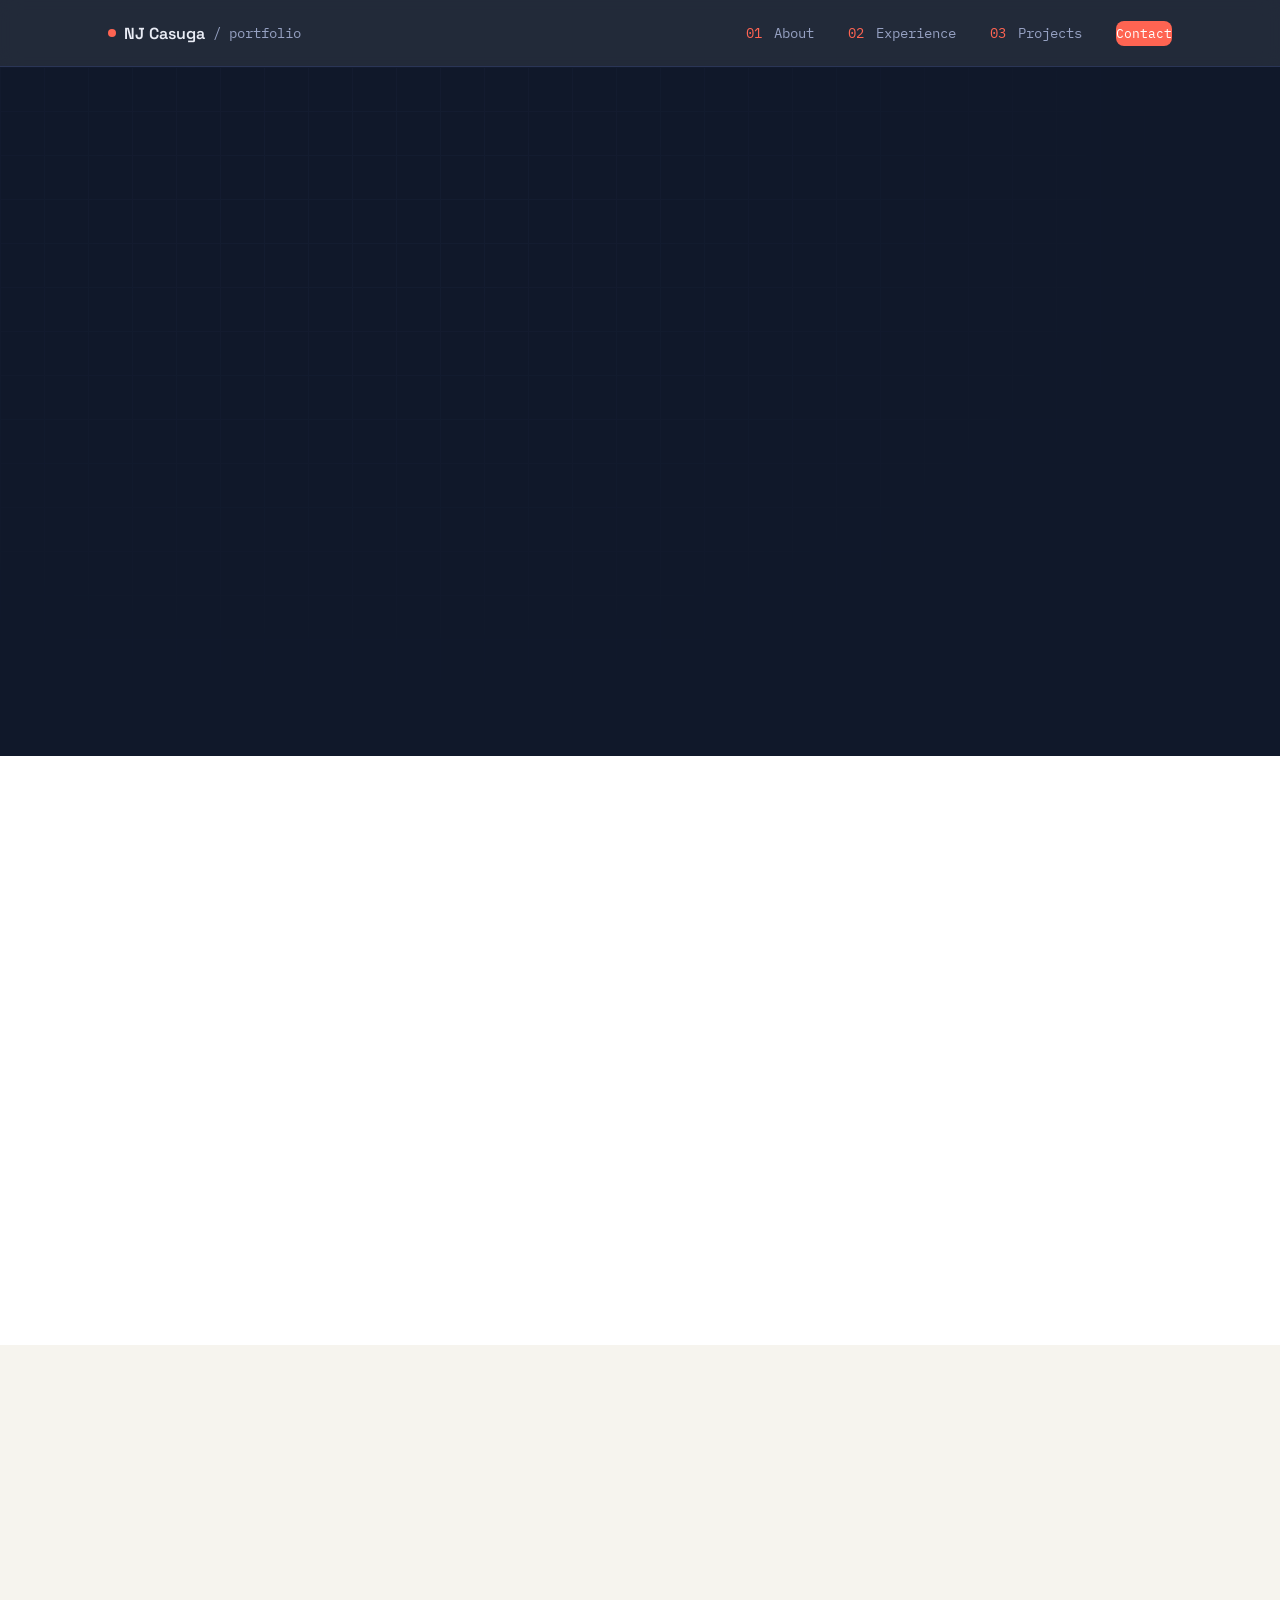
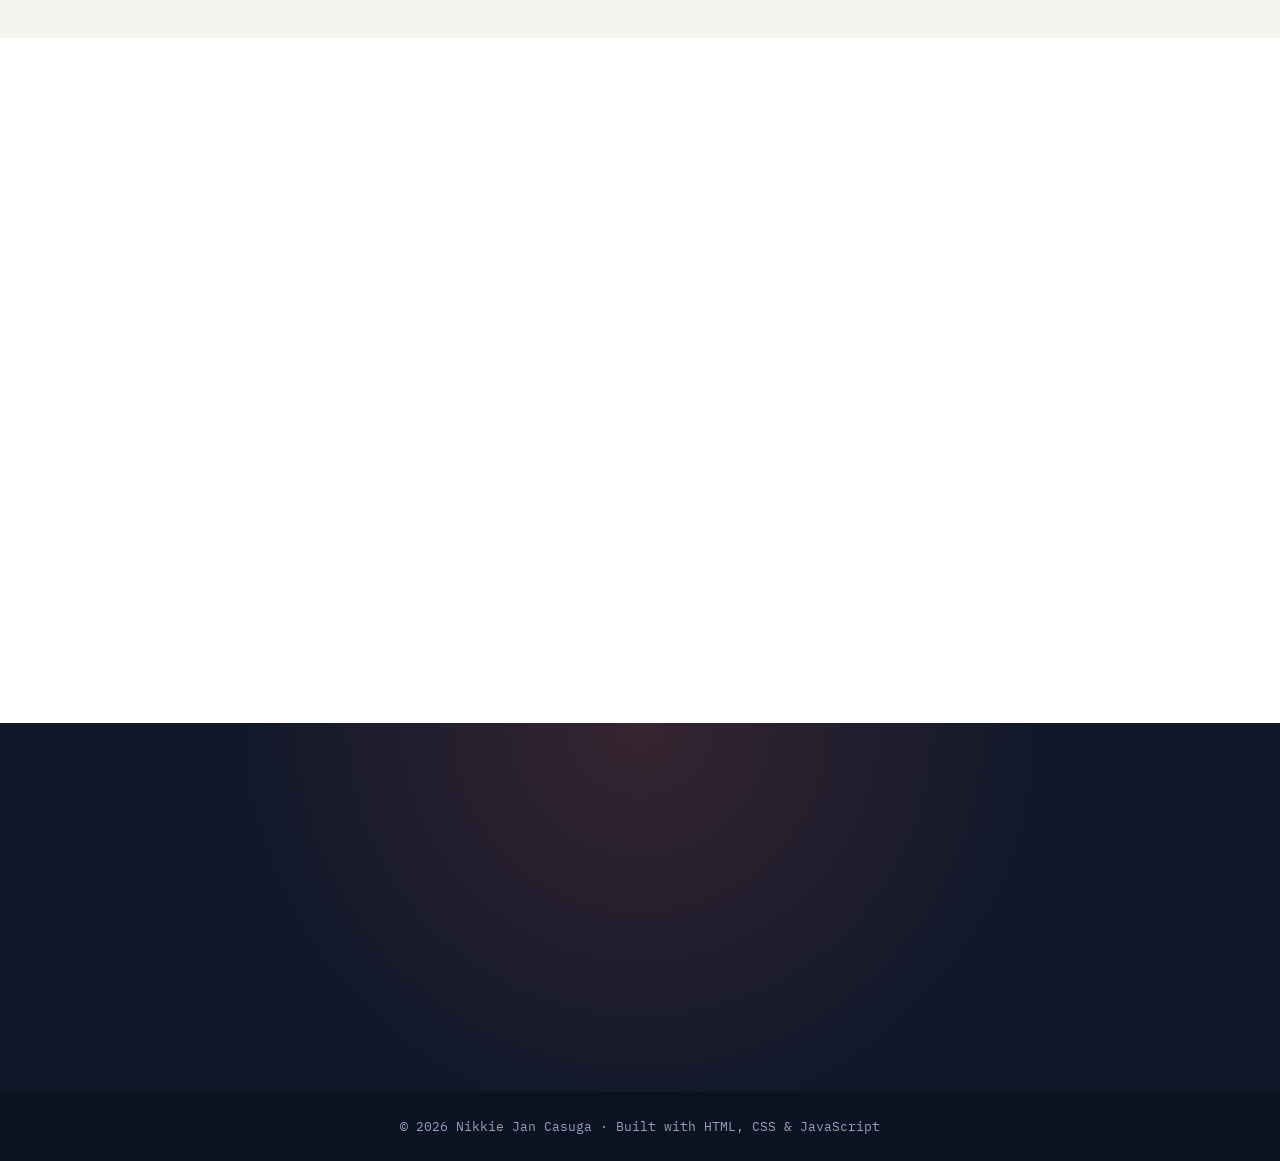
==== docs/index.html @ ce5c84b1 "Update print statement from 'Hello' to 'Goodbye'" ====
<!DOCTYPE html>
<html lang="en">

<head>
  <meta charset="UTF-8">
  <meta name="viewport" content="width=device-width, initial-scale=1.0">

  <title>Nikkie Jan Casuga — Creative Developer & Graphic Designer</title>

  <meta
    name="description"
    content="Portfolio of Nikkie Jan Casuga — Creative Developer, Graphic Designer, and Coding Instructor for young learners."
  >

  <link rel="preconnect" href="https://fonts.googleapis.com">
  <link rel="preconnect" href="https://fonts.gstatic.com" crossorigin>

  <link
    href="https://fonts.googleapis.com/css2?family=Space+Grotesk:wght@500;600;700&family=Inter:wght@400;500;600&family=IBM+Plex+Mono:wght@400;500&display=swap"
    rel="stylesheet"
  >

  <link rel="stylesheet" href="design.css">
</head>

<body>

<!-- =====================================================
     HEADER
===================================================== -->

<header>

  <nav class="nav">

    <a href="#home" class="logo">
      <span class="dot"></span>
      NJ Casuga
      <span class="dim">/ portfolio</span>
    </a>

    <div class="nav-links">

      <a href="#about">
        <span class="num">01</span> About
      </a>

      <a href="#experience">
        <span class="num">02</span> Experience
      </a>

      <a href="#projects">
        <span class="num">03</span> Projects
      </a>

      <a href="#contact" class="nav-cta">
        Contact
      </a>

    </div>

    <button
      class="burger"
      id="burger"
      aria-label="Open navigation"
      aria-expanded="false"
    >
      <span></span>
      <span></span>
      <span></span>
    </button>

  </nav>


  <div class="mobile-menu" id="mobileMenu">

    <a href="#about">01 / About</a>
    <a href="#experience">02 / Experience</a>
    <a href="#projects">03 / Projects</a>
    <a href="#contact">Contact</a>

  </div>

</header>


<!-- =====================================================
     HERO
===================================================== -->

<section class="hero" id="home">

  <div class="wrap">

    <div class="hero-grid">

      <div class="hero-text reveal">

        <div class="eyebrow">
          Creative Developer
        </div>

        <h1>
          <span class="first">Nikkie Jan</span>
          <br>
          <span class="last">Casuga</span>
          <span class="cursor"></span>
        </h1>

        <div class="role">
          Creative Developer & Graphic Designer
        </div>

        <p class="bio">
          I create digital experiences, visual designs, and
          hands-on coding projects that make technology
          creative, useful, and approachable.
        </p>

        <div class="hero-actions">

          <a href="#projects" class="btn btn-primary">
            View Projects
          </a>

          <a href="#contact" class="btn btn-outline">
            Get in Touch
          </a>

        </div>

      </div>


      <div class="photo-card reveal">

        <img
          src="pictures/profile.jpg"
          alt="Nikkie Jan Casuga"
        >

        <div class="photo-tag">
          <span class="dot"></span>
          Available for projects
        </div>

        <div class="photo-caption">

          <strong>Nikkie Jan Casuga</strong>

          Creative Developer • Designer • Coding Instructor

        </div>

      </div>

    </div>

  </div>

</section>


<!-- =====================================================
     ABOUT
===================================================== -->

<section class="about" id="about">

  <div class="wrap">

    <div class="section-label reveal">
      // 01_about
    </div>

    <h2 class="section-title reveal">
      Building with creativity and code
    </h2>

    <p class="section-sub reveal">
      I enjoy combining technology, design, and education
      to create meaningful digital experiences.
    </p>


    <div class="about-grid">

      <div class="about-text reveal">

        <p>
          I am a creative developer and graphic designer
          who enjoys turning ideas into practical and
          engaging digital projects.
        </p>

        <p>
          I also teach coding to young learners, helping
          students discover programming, robotics, app
          development, and computational thinking through
          hands-on projects.
        </p>

      </div>


      <div class="stat-list reveal">

        <div class="stat">
          <div class="n">05+</div>
          <div class="l">Coding Platforms</div>
        </div>

        <div class="stat">
          <div class="n">∞</div>
          <div class="l">Ideas to Build</div>
        </div>

        <div class="stat">
          <div class="n">01</div>
          <div class="l">Creative Approach</div>
        </div>

        <div class="stat">
          <div class="n">100%</div>
          <div class="l">Hands-on Learning</div>
        </div>

      </div>

    </div>

  </div>

</section>


<!-- =====================================================
     EXPERIENCE
===================================================== -->

<section class="experience" id="experience">

  <div class="wrap">

    <div class="section-label reveal">
      // 02_experience
    </div>

    <h2 class="section-title reveal">
      Where I've been building
    </h2>

    <p class="section-sub reveal">
      Teaching, mentoring, and shipping small projects
      with the people I teach.
    </p>


    <div class="exp-card reveal">


      <!-- LEFT -->

      <div class="exp-left">

        <div class="exp-head">

          <div class="exp-role">
            Coding Instructor — Young Learners
          </div>

          <span class="pill">
            Currently teaching
          </span>

        </div>


        <p>
          I currently teach coding to young learners,
          introducing them to programming logic, robotics,
          and app development through hands-on,
          age-appropriate tools. My goal is to make
          computational thinking fun and approachable —
          turning abstract concepts into projects kids
          can build, run, and be proud of.
        </p>


        <div class="chips">

          <span class="chip">Scratch Jr.</span>
          <span class="chip">mBlock5</span>
          <span class="chip">MIT App Inventor</span>
          <span class="chip">Raspberry Pi</span>
          <span class="chip">Arduino</span>

        </div>

      </div>


      <!-- RIGHT / GALLERY -->

      <div class="exp-gallery">

        <img
          class="g-big"
          src="pictures/teach_group.jpg"
          alt="Coding instructor teaching young learners"
        >

        <img
          class="g-small"
          src="pictures/teaching2.jpg"
          alt="Coding lesson with students"
        >

        <img
          class="g-small"
          src="pictures/teaching3.jpg"
          alt="Student working on a coding project"
        >

      </div>

    </div>


    <!-- =================================================
         TOOLS I TEACH WITH
    ================================================= -->

    <div class="tools-teach reveal">

      <div class="tools-heading">

        <span class="tools-heading-icon">⌘</span>

        Tools I Teach With

      </div>


      <div class="tools-grid">


        <!-- SCRATCH -->

        <a
          class="tool-card"
          href="https://scratch.mit.edu/"
          target="_blank"
          rel="noopener noreferrer"
        >

          <div class="tool-icon">
            <span class="tool-emoji">🐱</span>
          </div>

          <h5>Scratch</h5>

          <p>
            Visual programming for stories, games,
            animations, and creative projects.
          </p>

        </a>


        <!-- MBLOCK -->

        <a
          class="tool-card"
          href="https://mblock.cc/"
          target="_blank"
          rel="noopener noreferrer"
        >

          <div class="tool-icon">
            <span class="tool-emoji">🤖</span>
          </div>

          <h5>mBlock 5</h5>

          <p>
            Block-based coding for robots,
            electronics, and interactive projects.
          </p>

        </a>


        <!-- MIT APP INVENTOR -->

        <a
          class="tool-card"
          href="https://appinventor.mit.edu/"
          target="_blank"
          rel="noopener noreferrer"
        >

          <div class="tool-icon">
            <span class="tool-emoji">📱</span>
          </div>

          <h5>MIT App Inventor</h5>

          <p>
            A visual platform for creating
            beginner-friendly mobile applications.
          </p>

        </a>


        <!-- ARDUINO -->

        <a
          class="tool-card"
          href="https://www.arduino.cc/"
          target="_blank"
          rel="noopener noreferrer"
        >

          <div class="tool-icon">
            <span class="tool-emoji">⚡</span>
          </div>

          <h5>Arduino Uno</h5>

          <p>
            Microcontroller projects using sensors,
            motors, LEDs, and electronics.
          </p>

        </a>


        <!-- RASPBERRY PI -->

        <a
          class="tool-card"
          href="https://www.raspberrypi.com/"
          target="_blank"
          rel="noopener noreferrer"
        >

          <div class="tool-icon">
            <span class="tool-emoji">🥧</span>
          </div>

          <h5>Raspberry Pi</h5>

          <p>
            Programming, robotics, electronics,
            sensors, cameras, and hardware projects.
          </p>

        </a>

      </div>

    </div>


    <!-- =================================================
         APPROACH
    ================================================= -->

    <div class="approach-banner reveal">

      <span class="approach-icon">✦</span>

      <strong>My approach:</strong>

      Learn by building, experimenting, and creating
      something you can be proud of.

    </div>


    <!-- =================================================
         STUDENT BUILDS
    ================================================= -->

    <div class="builds">

      <div class="builds-label reveal">
        Student Builds I've Monitored
      </div>


      <div class="build-group-label reveal">

        <span class="group-dot sw"></span>

        Software Builds

      </div>


      <div class="build-grid">


        <!-- TUBIGIFY -->

        <a
          class="build-card reveal"
          href="https://www.youtube.com/watch?v=lq9Q9cLDYmA"
          target="_blank"
          rel="noopener noreferrer"
        >

          <div class="build-visual">

            <img
              src="pictures/tubigify.jpg"
              alt="Tubigify student project"
            >

            <span class="tag">
              SOFTWARE
            </span>

          </div>


          <div class="build-body">

            <h4>
              Tubigify
            </h4>

            <p>
              A student project focused on water
              awareness and environmental education.
            </p>

          </div>

        </a>


        <!-- OTHER BUILD PLACEHOLDERS -->

        <div class="build-card reveal">

          <div class="build-visual">

            <img
              src="pictures/scratch_project.jpg"
              alt="Scratch student project"
            >

            <span class="tag">
              SCRATCH
            </span>

          </div>

          <div class="build-body">

            <h4>
              Interactive Scratch Project
            </h4>

            <p>
              A creative coding project created
              using Scratch.
            </p>

          </div>

        </div>


        <div class="build-card reveal">

          <div class="build-visual">

            <img
              src="pictures/mblock_project.jpg"
              alt="mBlock 5 student project"
            >

            <span class="tag">
              MBLOCK 5
            </span>

          </div>

          <div class="build-body">

            <h4>
              mBlock Robotics
            </h4>

            <p>
              A hands-on robotics project built
              using mBlock 5.
            </p>

          </div>

        </div>


        <div class="build-card reveal">

          <div class="build-visual">

            <img
              src="pictures/arduino_project.jpg"
              alt="Arduino student project"
            >

            <span class="tag">
              ARDUINO
            </span>

          </div>

          <div class="build-body">

            <h4>
              Arduino Project
            </h4>

            <p>
              An interactive electronics project
              using Arduino.
            </p>

          </div>

        </div>


        <div class="build-card reveal">

          <div class="build-visual">

            <img
              src="pictures/raspi_project.jpg"
              alt="Raspberry Pi student project"
            >

            <span class="tag">
              RASPBERRY PI
            </span>

          </div>

          <div class="build-body">

            <h4>
              Raspberry Pi Project
            </h4>

            <p>
              A Raspberry Pi project using
              hardware and programming.
            </p>

          </div>

        </div>

      </div>


      <!-- =================================================
           SOFTWARE BUILDS
      ================================================= -->

      <div class="build-group-label sw-label reveal">

        <span class="group-dot sw"></span>

        Software Builds

      </div>


      <!-- WOMEN AND CHILDREN APP -->

      <div class="sw-feature reveal">

        <div class="sw-shots">

          <img
            src="pictures/wca1.jpg"
            alt="Women and Children Abuse app screenshot"
          >

          <img
            src="pictures/wca2.jpg"
            alt="Women and Children Abuse app screenshot"
          >

          <img
            src="pictures/wca3.jpg"
            alt="Women and Children Abuse app screenshot"
          >

          <img
            src="pictures/wca4.jpg"
            alt="Women and Children Abuse app screenshot"
          >

        </div>


        <div class="sw-info">

          <span class="tag sw-tag">
            MOBILE APP
          </span>

          <h4>
            Women and Children Abuse Informative App
          </h4>

          <p>
            An informative mobile application designed
            to provide awareness, educational information,
            and helpful resources regarding abuse prevention
            and protection.
          </p>


          <button
            class="apk-btn"
            onclick="downloadAPK('https://drive.google.com/uc?export=download&id=1XREAcGHZlX70QD1t68MXa6xuxUW7GDTV')"
          >
            ↓ Download APK
          </button>

        </div>

      </div>


      <!-- OCEAN GUARD -->

      <div class="sw-feature reveal">

        <div class="sw-shots">

          <img
            src="pictures/ocean1.jpg"
            alt="OCEAN Guard app screenshot"
          >

          <img
            src="pictures/ocean2.jpg"
            alt="OCEAN Guard app screenshot"
          >

          <img
            src="pictures/ocean3.jpg"
            alt="OCEAN Guard app screenshot"
          >

          <img
            src="pictures/ocean4.jpg"
            alt="OCEAN Guard app screenshot"
          >

        </div>


        <div class="sw-info">

          <span class="tag sw-tag">
            MOBILE APP
          </span>

          <h4>
            OCEAN Guard: Life Below Water
          </h4>

          <p>
            An educational mobile app that helps users
            learn about marine ecosystems, ocean conservation,
            and life below the water through interactive
            content and quizzes.
          </p>


          <button
            class="apk-btn"
            onclick="downloadAPK('https://drive.google.com/uc?export=download&id=1cS3ETqhZk9a2UQ8uds7OQq-pG_8rEJb2')"
          >
            ↓ Download APK
          </button>

        </div>

      </div>

    </div>

  </div>

</section>


<!-- =====================================================
     PROJECTS
===================================================== -->

<section class="projects" id="projects">

  <div class="wrap">

    <div class="section-label reveal">
      // 03_projects
    </div>

    <h2 class="section-title reveal">
      Selected projects
    </h2>

    <p class="section-sub reveal">
      A collection of creative, educational, software,
      and development projects.
    </p>


    <div class="project-grid">


      <div class="project-card reveal">

        <div class="project-thumb">

          <img
            src="pictures/project1.jpg"
            alt="Creative project"
          >

        </div>

        <div class="project-info">

          <h4>
            Creative Design
          </h4>

          <p>
            Visual design and creative development
            project.
          </p>

          <div class="project-tag">
            DESIGN
          </div>

        </div>

      </div>


      <div class="project-card reveal">

        <div class="project-thumb">

          <img
            src="pictures/project2.jpg"
            alt="Development project"
          >

        </div>

        <div class="project-info">

          <h4>
            Web Development
          </h4>

          <p>
            Responsive web experience built
            with HTML, CSS, and JavaScript.
          </p>

          <div class="project-tag">
            DEVELOPMENT
          </div>

        </div>

      </div>


      <div class="project-card reveal">

        <div class="project-thumb">

          <img
            src="pictures/project3.jpg"
            alt="Digital project"
          >

        </div>

        <div class="project-info">

          <h4>
            Digital Project
          </h4>

          <p>
            A creative digital project combining
            technology and design.
          </p>

          <div class="project-tag">
            CREATIVE
          </div>

        </div>

      </div>


    </div>

  </div>

</section>


<!-- =====================================================
     CONTACT
===================================================== -->

<section class="contact" id="contact">

  <div class="wrap">

    <div class="inner">

      <div class="section-label reveal">
        // 04_contact
      </div>

      <h2 class="reveal">
        Let's build something.
      </h2>

      <p class="reveal">
        Have a project, idea, or collaboration in mind?
        Let's connect.
      </p>


      <div class="socials reveal">


        <!-- FACEBOOK -->

        <a
          class="social"
          href="https://www.facebook.com/kienaj18/"
          target="_blank"
          rel="noopener noreferrer"
          aria-label="Facebook"
          title="Facebook"
        >

          <svg
            viewBox="0 0 24 24"
            fill="currentColor"
            aria-hidden="true"
          >
            <path d="M14 8h3V4h-3c-3.3 0-5 2-5 5v3H6v4h3v8h4v-8h3l1-4h-4V9c0-.7.3-1 1-1z"/>
          </svg>

        </a>


        <!-- TELEGRAM -->

        <a
          class="social"
          href="https://t.me/kienaj"
          target="_blank"
          rel="noopener noreferrer"
          aria-label="Telegram"
          title="Telegram"
        >

          <svg
            viewBox="0 0 24 24"
            fill="currentColor"
            aria-hidden="true"
          >
            <path d="M21.9 4.1c.3-1.2-.5-1.7-1.5-1.3L2.7 9.6c-1.2.5-1.2 1.2-.2 1.5l4.5 1.4 1.7 5.4c.2.7.4.9.8.9.3 0 .5-.1.7-.3l2.1-2 4.4 3.2c.8.5 1.4.2 1.6-.8l3.6-14.8zM8.9 12.1l8.9-5.6c.4-.2.7-.1.4.2l-7.2 6.5-.3 3.1-1.8-4.2z"/>
          </svg>

        </a>


        <!-- EMAIL -->

        <a
          class="social"
          href="mailto:njcasuga118@gmail.com"
          aria-label="Email"
          title="Email"
        >

          <svg
            viewBox="0 0 24 24"
            fill="none"
            stroke="currentColor"
            stroke-width="2"
            aria-hidden="true"
          >
            <rect x="3" y="5" width="18" height="14" rx="2"/>
            <path d="m3 7 9 6 9-6"/>
          </svg>

        </a>


      </div>

    </div>

  </div>

</section>


<!-- =====================================================
     FOOTER
===================================================== -->

<footer>

  <div class="wrap">

    © 2026 Nikkie Jan Casuga · Built with HTML, CSS & JavaScript

  </div>

</footer>


<script src="script.js"></script>

</body>
</html>
---- docs/design.css ----
:root{
  --ink:#10182a;
  --ink-soft:#1b2540;
  --ink-line:#2a3556;
  --porcelain:#f6f4ee;
  --paper:#ffffff;
  --coral:#ff6452;
  --coral-dim:#e05646;
  --teal:#17a398;
  --gold:#e8b34a;
  --text-dark:#141b2c;
  --text-mute:#5b6478;
  --text-on-ink:#e9ecf5;
  --text-on-ink-mute:#96a1c2;
  --radius:14px;
  --maxw:1120px;
}

*{
  box-sizing:border-box;
}

html{
  scroll-behavior:smooth;
}

body{
  margin:0;
  background:var(--porcelain);
  color:var(--text-dark);
  font-family:'Inter',system-ui,sans-serif;
  -webkit-font-smoothing:antialiased;
}

h1,h2,h3{
  font-family:'Space Grotesk',system-ui,sans-serif;
  margin:0;
  letter-spacing:-0.01em;
}

p{
  margin:0;
}

a{
  color:inherit;
  text-decoration:none;
}

.mono{
  font-family:'IBM Plex Mono',monospace;
}

.wrap{
  max-width:var(--maxw);
  margin:0 auto;
  padding:0 28px;
}

img{
  max-width:100%;
  display:block;
}

button{
  font-family:inherit;
}


/* ---------- reveal on scroll ---------- */

.reveal{
  opacity:0;
  transform:translateY(18px);
  transition:opacity .6s ease, transform .6s ease;
}

.reveal.in{
  opacity:1;
  transform:translateY(0);
}

@media (prefers-reduced-motion: reduce){
  .reveal{
    opacity:1;
    transform:none;
    transition:none;
  }

  html{
    scroll-behavior:auto;
  }
}


/* ---------- header ---------- */

header{
  position:sticky;
  top:0;
  z-index:100;
  background:rgba(16,24,42,0.92);
  backdrop-filter:blur(10px);
  border-bottom:1px solid var(--ink-line);
}

.nav{
  display:flex;
  align-items:center;
  justify-content:space-between;
  height:66px;
  max-width:var(--maxw);
  margin:0 auto;
  padding:0 28px;
}

.logo{
  color:var(--text-on-ink);
  font-size:16px;
  font-weight:600;
  font-family:'Space Grotesk',sans-serif;
  display:flex;
  align-items:center;
  gap:8px;
}

.logo .dot{
  width:8px;
  height:8px;
  border-radius:50%;
  background:var(--coral);
  display:inline-block;
}

.logo .dim{
  color:var(--text-on-ink-mute);
  font-weight:400;
  font-family:'IBM Plex Mono',monospace;
  font-size:14px;
}

.nav-links{
  display:flex;
  align-items:center;
  gap:34px;
}

.nav-links a{
  color:var(--text-on-ink-mute);
  font-size:14px;
  font-family:'IBM Plex Mono',monospace;
  position:relative;
  padding:4px 0;
  transition:color .2s ease;
}

.nav-links a:hover{
  color:var(--text-on-ink);
}

.nav-links a .num{
  color:var(--coral);
  margin-right:4px;
}

.nav-cta{
  background:var(--coral);
  color:#fff !important;
  padding:9px 18px;
  border-radius:8px;
  font-family:'IBM Plex Mono',monospace !important;
  font-size:13px !important;
}

.burger{
  display:none;
  flex-direction:column;
  gap:5px;
  background:none;
  border:none;
  cursor:pointer;
  padding:8px;
}

.burger span{
  width:22px;
  height:2px;
  background:var(--text-on-ink);
  display:block;
  transition:.25s;
}

.mobile-menu{
  display:none;
  flex-direction:column;
  gap:2px;
  background:var(--ink-soft);
  border-bottom:1px solid var(--ink-line);
  padding:8px 28px 18px;
}

.mobile-menu a{
  color:var(--text-on-ink-mute);
  font-family:'IBM Plex Mono',monospace;
  font-size:15px;
  padding:12px 0;
  border-bottom:1px solid var(--ink-line);
}

.mobile-menu a:last-child{
  border-bottom:none;
}

.mobile-menu.open{
  display:flex;
}


/* ---------- hero ---------- */

.hero{
  background:var(--ink);
  color:var(--text-on-ink);
  padding:72px 0 88px;
  position:relative;
  overflow:hidden;
}

.hero::before{
  content:"";
  position:absolute;
  inset:0;
  background-image:
    linear-gradient(var(--ink-line) 1px, transparent 1px),
    linear-gradient(90deg, var(--ink-line) 1px, transparent 1px);
  background-size:44px 44px;
  opacity:0.14;
  mask-image:radial-gradient(
    ellipse at 30% 20%,
    black 10%,
    transparent 70%
  );
}

.hero-grid{
  position:relative;
  z-index:1;
  display:grid;
  grid-template-columns:1.15fr 0.85fr;
  gap:56px;
  align-items:center;
}

.eyebrow{
  font-family:'IBM Plex Mono',monospace;
  font-size:13px;
  color:var(--teal);
  display:flex;
  align-items:center;
  gap:10px;
  margin-bottom:22px;
}

.eyebrow::before{
  content:"";
  width:26px;
  height:1px;
  background:var(--teal);
  display:inline-block;
}

.hero h1{
  font-size:clamp(36px,5vw,54px);
  line-height:1.08;
  font-weight:700;
}

.hero h1 .first{
  color:var(--coral);
}

.hero h1 .last{
  color:var(--text-on-ink);
}

.cursor{
  display:inline-block;
  width:3px;
  height:0.85em;
  background:var(--gold);
  margin-left:4px;
  animation:blink 1.1s steps(1) infinite;
  vertical-align:-0.05em;
}

@keyframes blink{
  50%{
    opacity:0;
  }
}

.role{
  margin-top:16px;
  font-size:clamp(17px,2vw,20px);
  color:var(--teal);
  font-weight:600;
  font-family:'Space Grotesk',sans-serif;
}

.hero p.bio{
  margin-top:20px;
  max-width:520px;
  color:var(--text-on-ink-mute);
  font-size:15.5px;
  line-height:1.7;
}

.hero-actions{
  display:flex;
  gap:14px;
  margin-top:34px;
  flex-wrap:wrap;
}

.btn{
  display:inline-flex;
  align-items:center;
  gap:8px;
  padding:13px 24px;
  border-radius:9px;
  font-size:14px;
  font-weight:600;
  font-family:'Space Grotesk',sans-serif;
  cursor:pointer;
  border:1px solid transparent;
  transition:
    transform .18s ease,
    background .18s ease,
    border-color .18s ease;
}

.btn:hover{
  transform:translateY(-2px);
}

.btn-primary{
  background:var(--coral);
  color:#fff;
}

.btn-primary:hover{
  background:var(--coral-dim);
}

.btn-outline{
  border-color:var(--ink-line);
  color:var(--text-on-ink);
}

.btn-outline:hover{
  border-color:var(--teal);
  color:var(--teal);
}


/* ---------- photo card ---------- */

.photo-card{
  position:relative;
  border-radius:20px;
  overflow:hidden;
  box-shadow:0 30px 60px -20px rgba(0,0,0,0.55);
  border:1px solid var(--ink-line);
}

.photo-card::before{
  content:"";
  position:absolute;
  inset:0;
  z-index:1;
  pointer-events:none;
  background:linear-gradient(
    180deg,
    rgba(16,24,42,0) 55%,
    rgba(16,24,42,0.75) 100%
  );
}

.photo-card img{
  width:100%;
  height:100%;
  object-fit:cover;
  display:block;
  aspect-ratio:566/700;
}

.photo-tag{
  position:absolute;
  top:16px;
  left:16px;
  z-index:2;
  display:flex;
  align-items:center;
  gap:8px;
  background:rgba(16,24,42,0.55);
  backdrop-filter:blur(6px);
  border:1px solid rgba(255,255,255,0.15);
  border-radius:20px;
  padding:6px 12px;
  font-family:'IBM Plex Mono',monospace;
  font-size:11.5px;
  color:#fff;
}

.photo-tag .dot{
  width:7px;
  height:7px;
  border-radius:50%;
  background:var(--teal);
  display:inline-block;
}

.photo-caption{
  position:absolute;
  bottom:0;
  left:0;
  right:0;
  z-index:2;
  padding:18px 20px;
  font-family:'IBM Plex Mono',monospace;
  font-size:12px;
  color:var(--text-on-ink-mute);
}

.photo-caption strong{
  color:#fff;
  font-family:'Space Grotesk',sans-serif;
  font-size:14px;
  display:block;
  margin-bottom:2px;
}

.badges{
  display:flex;
  gap:8px;
  margin-top:18px;
  flex-wrap:wrap;
}

.badge{
  font-family:'IBM Plex Mono',monospace;
  font-size:11.5px;
  padding:5px 10px;
  border-radius:6px;
  background:rgba(23,163,152,0.12);
  color:var(--teal);
  border:1px solid rgba(23,163,152,0.3);
}


/* ---------- section shell ---------- */

section{
  padding:88px 0;
}

.section-label{
  display:flex;
  align-items:center;
  gap:12px;
  margin-bottom:12px;
  font-family:'IBM Plex Mono',monospace;
  font-size:13px;
  color:var(--coral);
}

.section-title{
  font-size:clamp(26px,3.4vw,34px);
  font-weight:700;
  margin-bottom:14px;
}

.section-sub{
  color:var(--text-mute);
  font-size:15.5px;
  max-width:560px;
  line-height:1.7;
  margin-bottom:48px;
}


/* ---------- about strip ---------- */

.about{
  background:var(--paper);
}

.about-grid{
  display:grid;
  grid-template-columns:1.1fr 0.9fr;
  gap:60px;
  align-items:start;
}

.about-text p{
  color:var(--text-mute);
  font-size:16px;
  line-height:1.85;
  margin-bottom:18px;
}

.stat-list{
  display:grid;
  grid-template-columns:1fr 1fr;
  gap:22px;
}

.stat{
  background:var(--porcelain);
  border-radius:var(--radius);
  padding:22px 20px;
  border:1px solid #e7e3d8;
}

.stat .n{
  font-family:'Space Grotesk',sans-serif;
  font-size:26px;
  font-weight:700;
  color:var(--ink);
}

.stat .l{
  font-size:12.5px;
  color:var(--text-mute);
  margin-top:6px;
  font-family:'IBM Plex Mono',monospace;
}


/* =========================================
   EXPERIENCE
   ========================================= */

.experience{
  background:var(--porcelain);
}

.exp-card{
  background:var(--paper);
  border-radius:18px;
  border:1px solid #e7e3d8;
  padding:38px;
  display:grid;
  grid-template-columns:1.3fr 1fr;
  gap:34px;
  align-items:stretch;
}

.exp-left{
  display:flex;
  flex-direction:column;
  min-width:0;
}

.exp-gallery{
  display:grid;
  grid-template-columns:1fr 1fr;
  grid-template-rows:2.1fr 1fr;
  gap:10px;
  height:100%;
  min-width:0;
}

.exp-gallery img{
  width:100%;
  height:100%;
  object-fit:cover;
  border-radius:10px;
  display:block;
  min-width:0;
}

.exp-gallery .g-big{
  grid-column:1 / 3;
}

.exp-head{
  display:flex;
  align-items:center;
  gap:14px;
  flex-wrap:wrap;
  margin-bottom:14px;
}

.exp-role{
  font-size:21px;
  font-weight:700;
  font-family:'Space Grotesk',sans-serif;
}

.pill{
  background:rgba(23,163,152,0.12);
  color:var(--teal);
  font-family:'IBM Plex Mono',monospace;
  font-size:11.5px;
  padding:5px 11px;
  border-radius:20px;
  border:1px solid rgba(23,163,152,0.3);
}

.pill::before{
  content:"● ";
  font-size:8px;
  color:var(--teal);
}

.exp-card p{
  color:var(--text-mute);
  font-size:15px;
  line-height:1.8;
  max-width:640px;
  margin-bottom:22px;
}

.chips{
  display:flex;
  gap:9px;
  flex-wrap:wrap;
}

.chip{
  font-family:'IBM Plex Mono',monospace;
  font-size:12.5px;
  padding:7px 13px;
  border-radius:7px;
  background:var(--porcelain);
  border:1px solid #e2ddce;
  color:var(--text-dark);
}


/* ---------- tools I teach with ---------- */

.tools-teach{
  margin-top:30px;
}

.tools-heading{
  display:flex;
  align-items:center;
  gap:10px;
  font-family:'Space Grotesk',sans-serif;
  font-weight:700;
  font-size:17px;
  color:var(--text-dark);
  margin-bottom:16px;
}

.tools-heading-icon{
  width:22px;
  height:22px;
  color:var(--teal);
  flex-shrink:0;
}

.tools-grid{
  display:grid;
  grid-template-columns:repeat(5,1fr);
  gap:12px;
}

.tool-card{
  background:var(--paper);
  border:1px solid #e7e3d8;
  border-radius:12px;
  padding:16px 12px;
  text-align:center;
  transition:
    transform .2s ease,
    box-shadow .2s ease;
}

.tool-card:hover{
  transform:translateY(-3px);
  box-shadow:0 16px 30px -18px rgba(16,24,42,0.25);
}

.tool-icon{
  width:48px;
  height:48px;
  margin:0 auto 10px;
  display:flex;
  align-items:center;
  justify-content:center;
}

.tool-icon svg{
  width:100%;
  height:100%;
}

.tool-card h5{
  font-family:'Space Grotesk',sans-serif;
  font-size:12.5px;
  font-weight:700;
  margin:0 0 6px;
  color:var(--text-dark);
}

.tool-card p{
  font-size:10.8px;
  color:var(--text-mute);
  line-height:1.5;
  margin:0;
  max-width:none;
}


/* ---------- approach banner ---------- */

.approach-banner{
  margin-top:18px;
  display:flex;
  align-items:center;
  gap:12px;
  background:rgba(23,163,152,0.08);
  border:1px solid rgba(23,163,152,0.3);
  border-radius:11px;
  padding:14px 20px;
  font-family:'IBM Plex Mono',monospace;
  font-size:12.5px;
  color:var(--text-dark);
}

.approach-banner strong{
  font-family:'Space Grotesk',sans-serif;
  font-size:13px;
}

.approach-icon{
  color:var(--teal);
  font-size:15px;
  flex-shrink:0;
}


/* ---------- student builds ---------- */

.builds{
  margin-top:56px;
}

.builds-label{
  font-family:'Space Grotesk',sans-serif;
  font-weight:700;
  font-size:20px;
  margin-bottom:26px;
}

.build-group-label{
  display:flex;
  align-items:center;
  gap:9px;
  font-family:'IBM Plex Mono',monospace;
  font-size:13px;
  text-transform:uppercase;
  letter-spacing:0.04em;
  color:var(--text-mute);
  margin-bottom:16px;
}

.build-group-label.sw-label{
  margin-top:36px;
}

.group-dot{
  width:8px;
  height:8px;
  border-radius:50%;
  display:inline-block;
}

.group-dot.hw{
  background:var(--teal);
}

.group-dot.sw{
  background:var(--coral);
}

.build-grid{
  display:grid;
  grid-template-columns:repeat(5,1fr);
  gap:18px;
}

.build-card{
  background:var(--paper);
  border-radius:16px;
  overflow:hidden;
  border:1px solid #e7e3d8;
  transition:
    transform .25s ease,
    box-shadow .25s ease;
}

.build-card:hover{
  transform:translateY(-4px);
  box-shadow:0 20px 40px -20px rgba(16,24,42,0.25);
}

.build-visual{
  height:140px;
  position:relative;
  overflow:hidden;
}

.build-visual img{
  width:100%;
  height:100%;
  object-fit:cover;
  display:block;
}

.build-visual::after{
  content:"";
  position:absolute;
  inset:0;
  background:linear-gradient(
    180deg,
    rgba(16,24,42,0) 55%,
    rgba(16,24,42,0.65) 100%
  );
}

.build-visual .tag{
  position:absolute;
  top:12px;
  left:12px;
  z-index:1;
  font-family:'IBM Plex Mono',monospace;
  font-size:10.5px;
  color:#fff;
  letter-spacing:0.04em;
  text-transform:uppercase;
  background:rgba(16,24,42,0.55);
  padding:4px 8px;
  border-radius:12px;
  backdrop-filter:blur(4px);
}

.build-body{
  padding:16px 16px 18px;
}

.build-body h4{
  font-family:'Space Grotesk',sans-serif;
  font-size:14.5px;
  margin-bottom:6px;
}

.build-body p{
  font-size:12.5px;
  color:var(--text-mute);
  line-height:1.55;
}


/* ---------- software feature card ---------- */

.sw-feature{
  background:var(--paper);
  border:1px solid #e7e3d8;
  border-radius:18px;
  display:grid;
  grid-template-columns:1.1fr 1fr;
  gap:0;
  overflow:hidden;
  margin-bottom:40px;
}

.sw-shots{
  display:grid;
  grid-template-columns:repeat(4,1fr);
  gap:15px;
  padding:22px;
  background:var(--ink);
}

.sw-shots img{
  width:100%;
  height:420px;
  aspect-ratio:9/16;
  object-fit:contain;
  object-position:center;
  background-color:var(--ink);
  border-radius:8px;
  display:block;
  border:1px solid var(--ink-line);
}

.sw-info{
  padding:30px 32px;
}

.sw-info h4{
  font-family:'Space Grotesk',sans-serif;
  font-size:19px;
  margin:10px 0 12px;
}

.sw-info p{
  font-size:14px;
  color:var(--text-mute);
  line-height:1.75;
  margin-bottom:18px;
}

.tag.sw-tag{
  position:static;
  display:inline-block;
  background:rgba(255,100,82,0.12);
  color:var(--coral-dim);
  border:1px solid rgba(255,100,82,0.3);
  font-family:'IBM Plex Mono',monospace;
  font-size:11px;
  padding:5px 10px;
  border-radius:12px;
  text-transform:uppercase;
  letter-spacing:0.04em;
}


/* ---------- projects ---------- */

.projects{
  background:var(--paper);
}

.project-grid{
  display:grid;
  grid-template-columns:repeat(3,1fr);
  gap:24px;
}

.project-card{
  border-radius:16px;
  overflow:hidden;
  background:var(--porcelain);
  border:1px solid #e7e3d8;
  transition:
    transform .25s ease,
    box-shadow .25s ease;
  display:flex;
  flex-direction:column;
}

.project-card:hover{
  transform:translateY(-5px);
  box-shadow:0 24px 50px -24px rgba(16,24,42,0.3);
}

.project-thumb{
  height:180px;
  position:relative;
  overflow:hidden;
  background:var(--porcelain);
}

.project-thumb img{
  width:100%;
  height:100%;
  object-fit:contain;
  display:block;
  transition:transform .4s ease;
}

.project-card:hover .project-thumb img{
  transform:scale(1.06);
}

.project-info{
  padding:20px 22px 24px;
  flex:1;
  display:flex;
  flex-direction:column;
}

.project-info h4{
  font-size:16px;
  font-family:'Space Grotesk',sans-serif;
  margin-bottom:8px;
}

.project-info p{
  font-size:13.5px;
  color:var(--text-mute);
  line-height:1.65;
  flex:1;
}

.project-tag{
  margin-top:14px;
  font-family:'IBM Plex Mono',monospace;
  font-size:11px;
  color:var(--coral);
}


/* ---------- contact ---------- */

.contact{
  background:var(--ink);
  color:var(--text-on-ink);
  text-align:center;
  position:relative;
  overflow:hidden;
}

.contact::before{
  content:"";
  position:absolute;
  inset:0;
  background:radial-gradient(
    circle at 50% 0%,
    rgba(255,100,82,0.16),
    transparent 55%
  );
}

.contact .inner{
  position:relative;
  z-index:1;
}

.contact h2{
  font-size:clamp(28px,4vw,40px);
}

.contact p{
  color:var(--text-on-ink-mute);
  margin-top:14px;
  font-size:15px;
}

.socials{
  display:flex;
  gap:14px;
  justify-content:center;
  margin-top:34px;
}

.social{
  width:46px;
  height:46px;
  border-radius:50%;
  display:flex;
  align-items:center;
  justify-content:center;
  border:1px solid var(--ink-line);
  color:var(--text-on-ink);
  transition:.2s ease;
}

.social:hover{
  border-color:var(--teal);
  color:var(--teal);
  transform:translateY(-3px);
}

.social svg{
  width:18px;
  height:18px;
}

footer{
  background:#0c1220;
  color:var(--text-on-ink-mute);
  text-align:center;
  padding:26px 0;
  font-size:13px;
  font-family:'IBM Plex Mono',monospace;
}


/* =========================================
   RESPONSIVE
   ========================================= */

@media (max-width:860px){

  .hero-grid{
    grid-template-columns:1fr;
  }

  .about-grid{
    grid-template-columns:1fr;
    gap:40px;
  }

  .project-grid{
    grid-template-columns:1fr 1fr;
  }

  .build-grid{
    grid-template-columns:1fr 1fr 1fr;
  }

  /* EXPERIENCE */
  .exp-card{
    display:grid;
    grid-template-columns:1fr;
    gap:28px;
    align-items:start;
  }

  .exp-left{
    width:100%;
    min-width:0;
  }

  .exp-gallery{
    order:0;
    width:100%;
    height:auto;
    grid-template-rows:auto auto;
  }

  .sw-feature{
    grid-template-columns:1fr;
  }

  .sw-shots{
    grid-template-columns:repeat(4,1fr);
  }

  .tools-grid{
    grid-template-columns:repeat(3,1fr);
  }
}


@media (max-width:640px){

  .nav-links{
    display:none;
  }

  .burger{
    display:flex;
  }

  section{
    padding:64px 0;
  }

  .hero{
    padding:48px 0 60px;
  }

  .wrap{
    padding:0 20px;
  }

  .project-grid{
    grid-template-columns:1fr;
  }

  .stat-list{
    grid-template-columns:1fr 1fr;
  }


  /* =====================================
     EXPERIENCE - PHONE
     ===================================== */

  .exp-card{
    display:flex;
    flex-direction:column;

    width:100%;
    padding:26px 22px;

    gap:28px;

    overflow:hidden;
  }

  .exp-left{
    display:block;
    width:100%;
    min-width:0;
  }

  .exp-head{
    display:flex;
    align-items:flex-start;
    flex-wrap:wrap;

    gap:8px;

    width:100%;
    margin-bottom:14px;
  }

  .exp-role{
    font-size:19px;
    line-height:1.3;
  }

  .exp-card p{
    width:100%;
    max-width:none;

    font-size:14px;
    line-height:1.7;

    margin-bottom:20px;
  }

  .chips{
    display:flex;
    flex-wrap:wrap;
    gap:7px;

    width:100%;
  }

  /* GALLERY */

  .exp-gallery{
    order:0;

    display:grid;

    grid-template-columns:1fr 1fr;
    grid-template-rows:auto auto;

    width:100%;
    height:auto;

    margin:0;
    padding:0;

    gap:8px;
  }

  .exp-gallery img{
    display:block;

    width:100%;
    max-width:100%;

    height:100%;

    object-fit:cover;

    margin:0;
  }

  .exp-gallery .g-big{
    grid-column:1 / 3;

    width:100%;
    height:auto;

    aspect-ratio:4 / 3;
  }

  .exp-gallery .g-small{
    width:100%;
    height:auto;

    aspect-ratio:1 / 1;
  }


  .hero-actions .btn{
    flex:1;
    justify-content:center;
  }

  .build-grid{
    grid-template-columns:1fr 1fr;
  }

  .sw-shots{
    grid-template-columns:1fr 1fr;
    gap:10px;
  }

  .sw-info{
    padding:24px 22px;
  }

  .tools-grid{
    grid-template-columns:1fr 1fr;
  }

  .approach-banner{
    flex-direction:column;
    align-items:flex-start;
    gap:4px;
  }
}


/* =========================================
   VERY SMALL PHONES
   ========================================= */

@media (max-width:450px){

  .exp-card{
    padding:20px 16px;
    gap:24px;
  }

  .exp-role{
    font-size:18px;
  }

  .pill{
    font-size:10px;
    padding:5px 9px;
  }

  .exp-card p{
    font-size:14px;
    line-height:1.7;
  }

  .chips{
    gap:7px;
  }

  .chip{
    font-size:11px;
    padding:6px 10px;
  }

  .exp-gallery{
    gap:7px;
  }
}
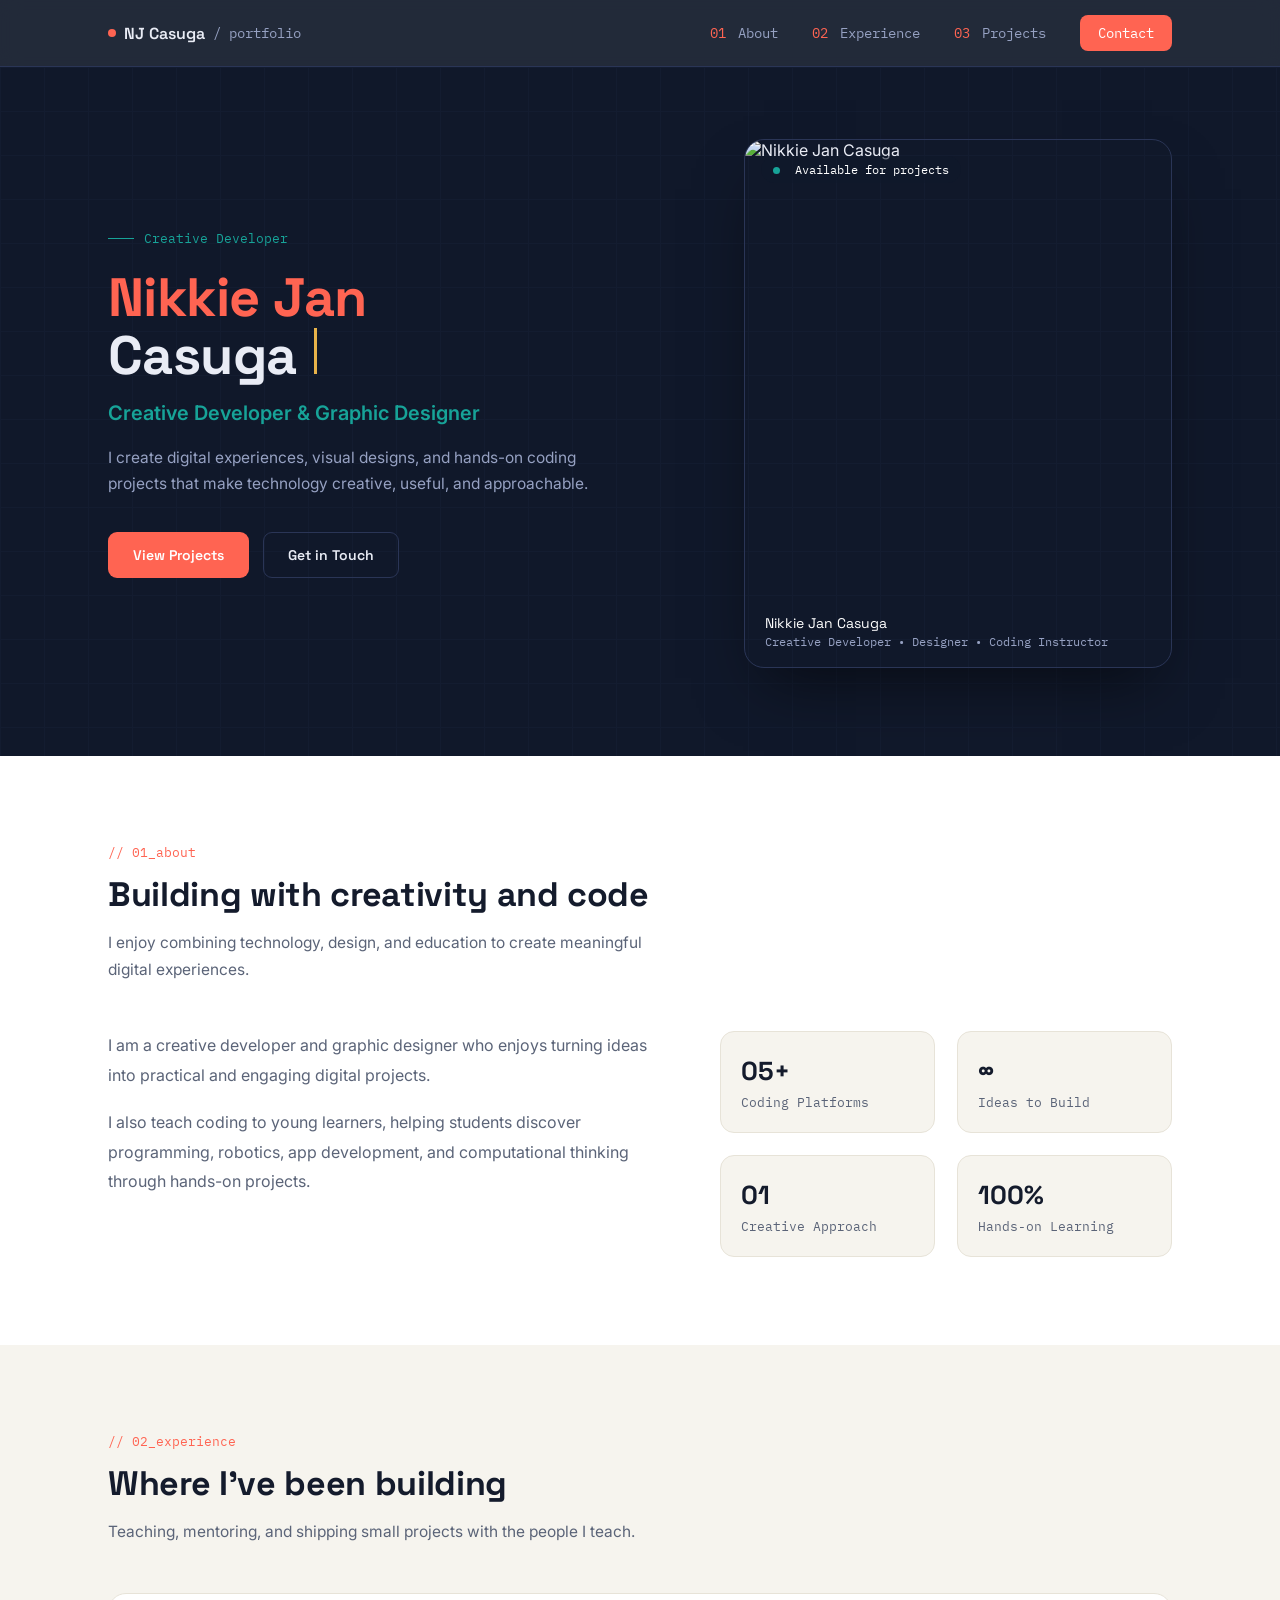
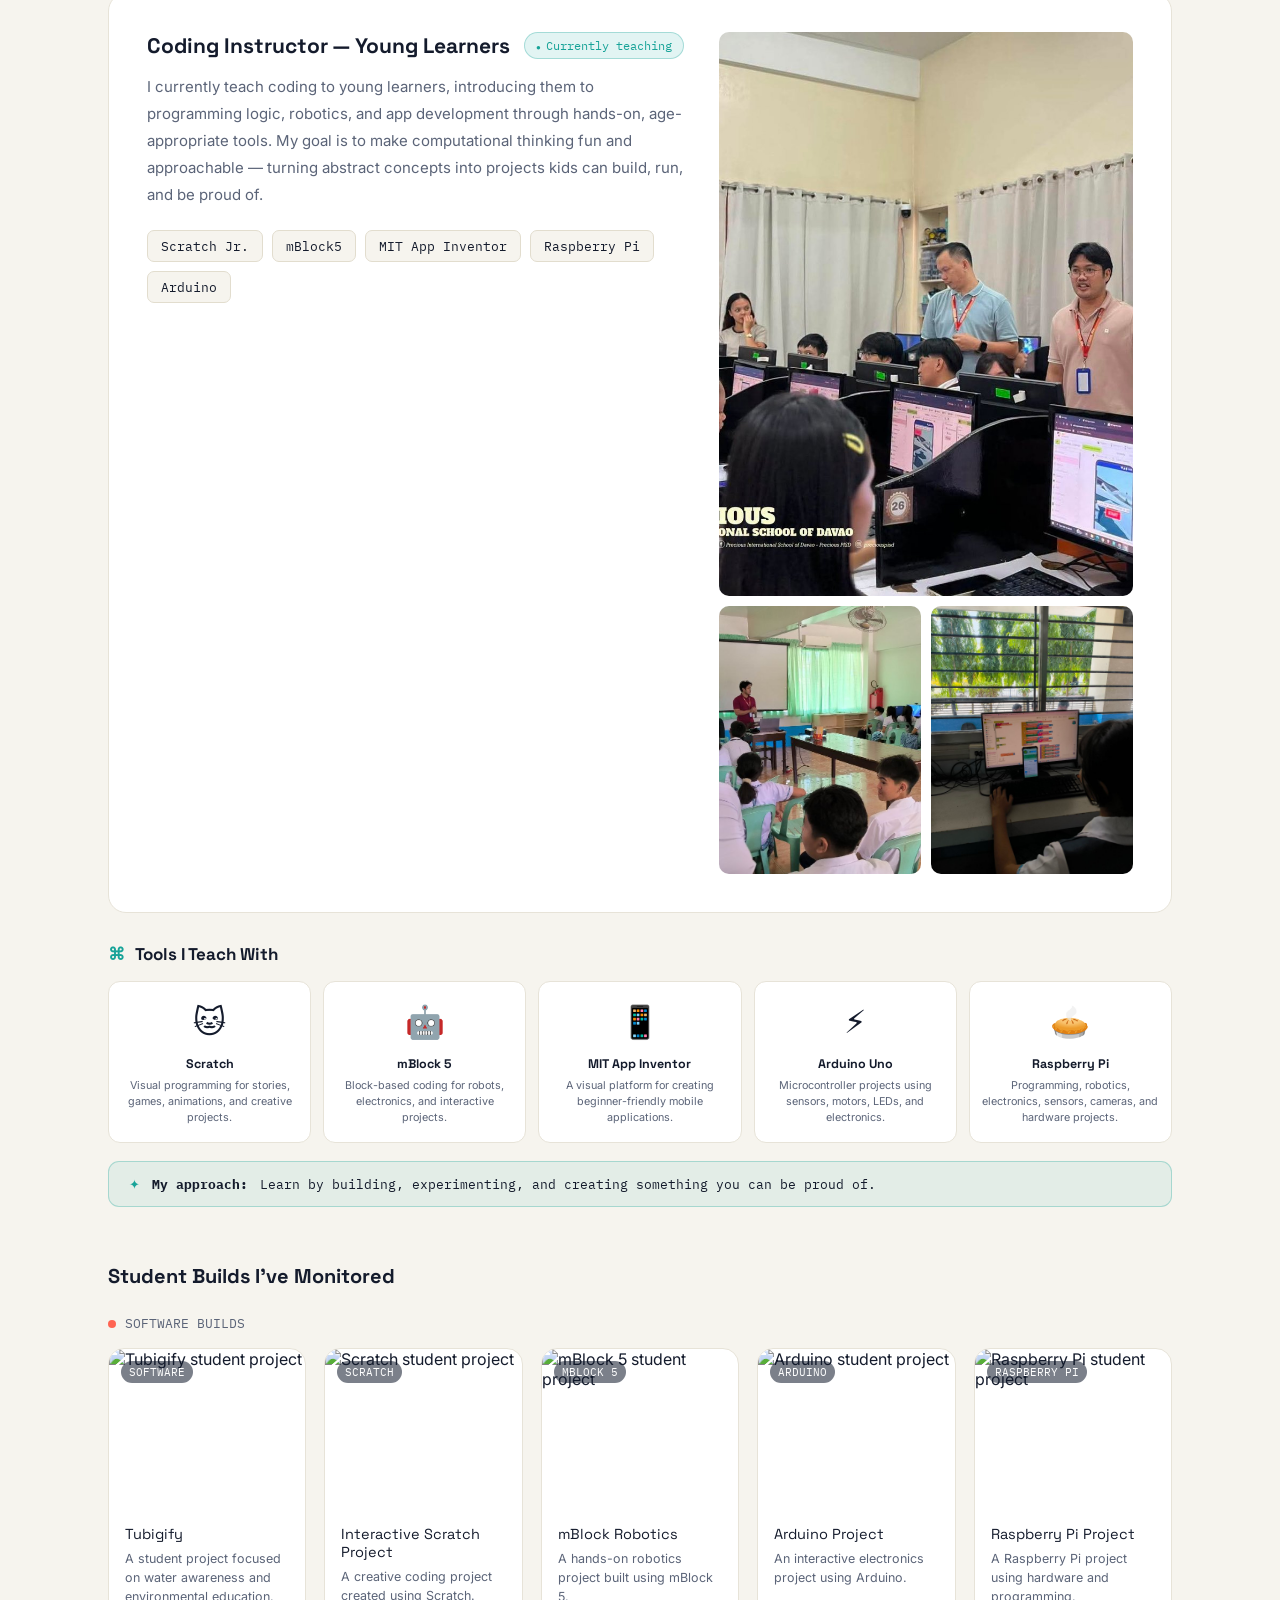
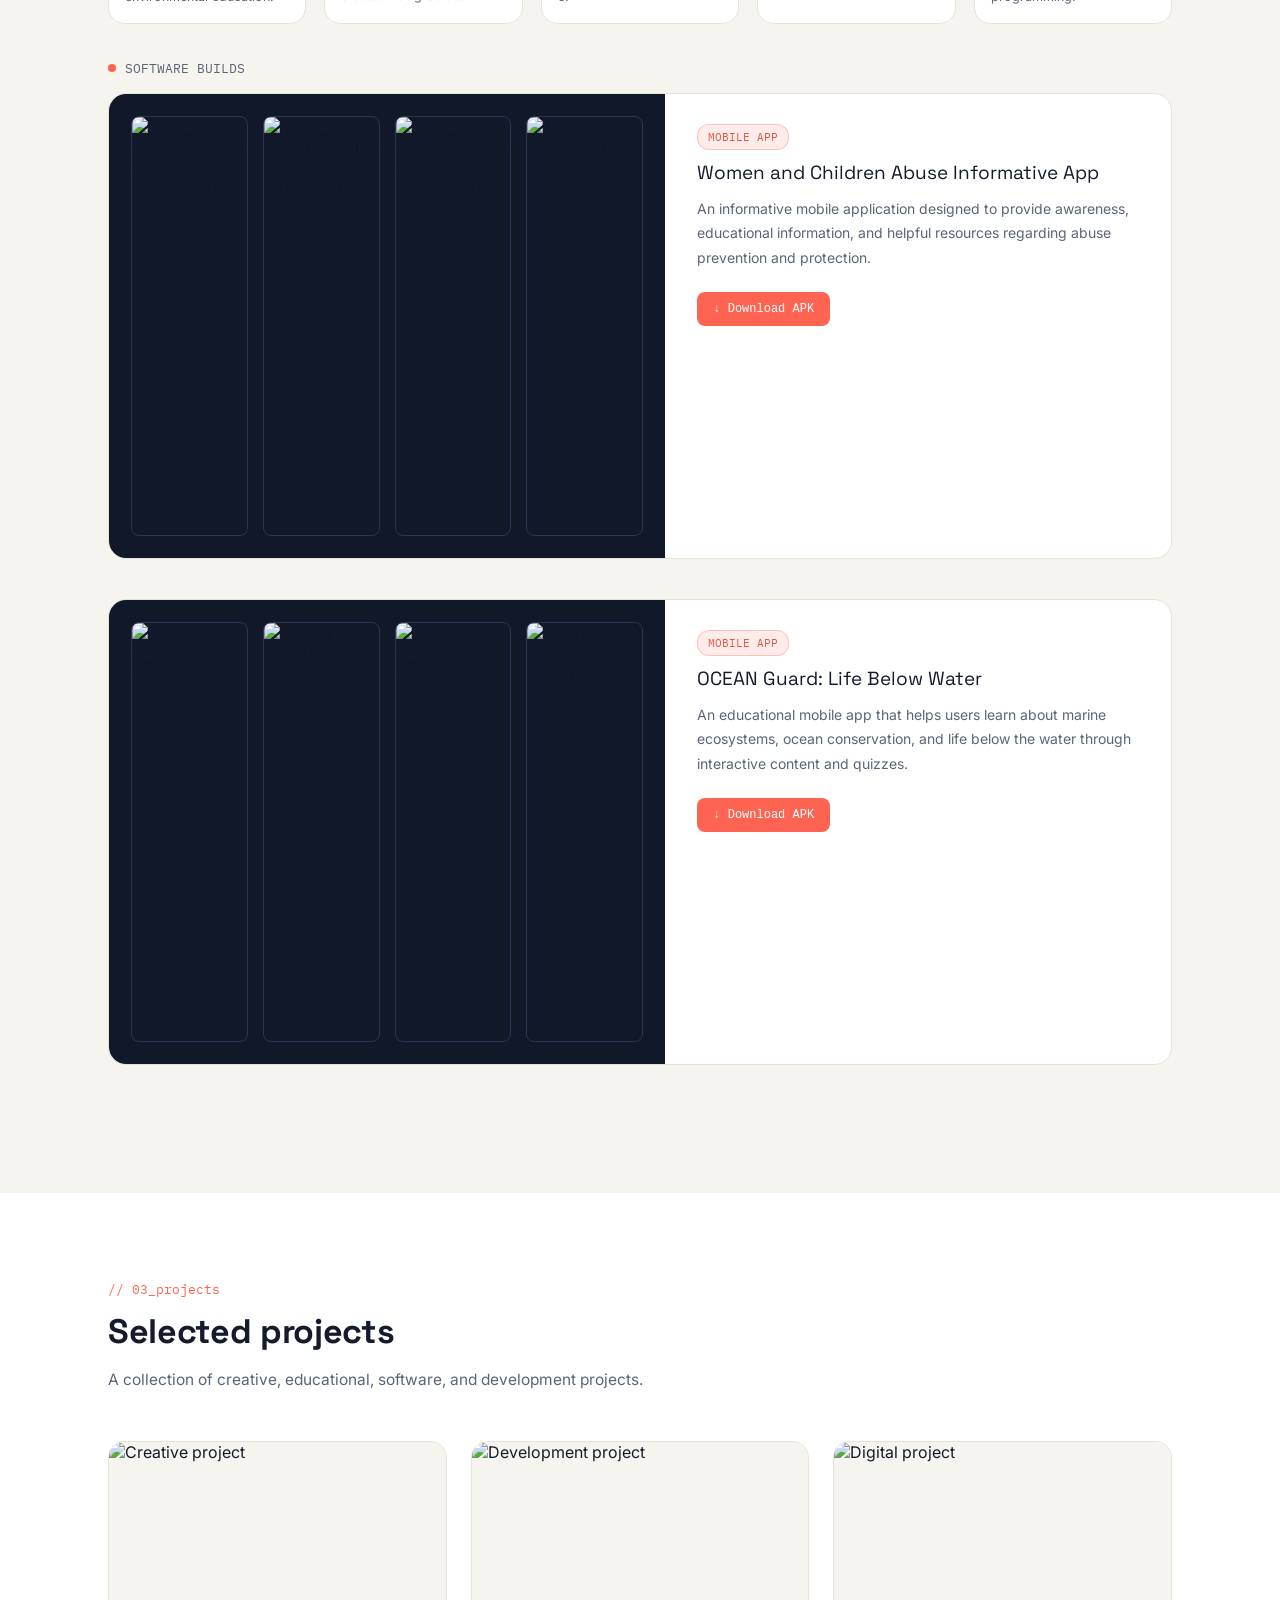
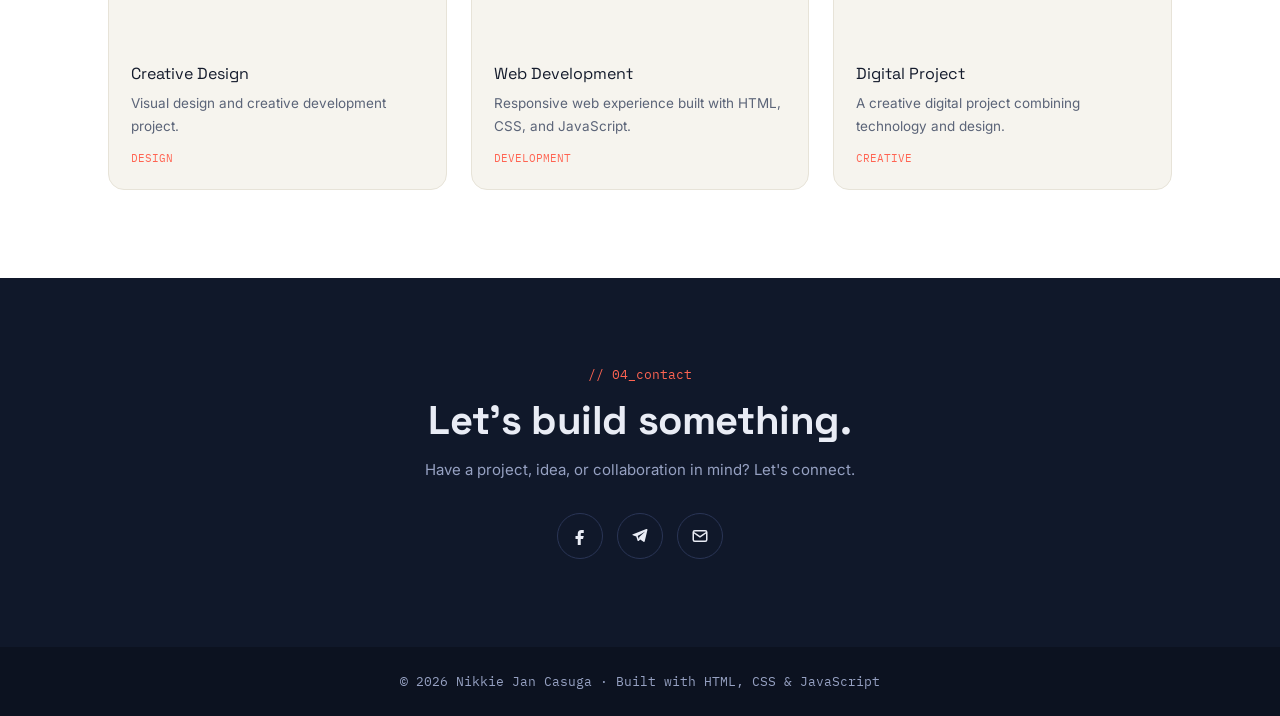
==== commit 06f61a5f: "Replace script.js with function.js in index.html" ====
--- a/docs/index.html
+++ b/docs/index.html
@@ -1051,7 +1051,7 @@
 </footer>
 
 
-<script src="script.js"></script>
+<script src="function.js"></script>
 
 </body>
 </html>
--- a/docs/design.css
+++ b/docs/design.css
@@ -47,14 +47,8 @@
   text-decoration:none;
 }
 
-.mono{
-  font-family:'IBM Plex Mono',monospace;
-}
-
-.wrap{
-  max-width:var(--maxw);
-  margin:0 auto;
-  padding:0 28px;
+button{
+  font-family:inherit;
 }
 
 img{
@@ -62,17 +56,13 @@
   display:block;
 }
 
-button{
-  font-family:inherit;
-}
-
-
-/* ---------- reveal on scroll ---------- */
+
+/* ---------- REVEAL ---------- */
 
 .reveal{
   opacity:0;
   transform:translateY(18px);
-  transition:opacity .6s ease, transform .6s ease;
+  transition:opacity .6s ease,transform .6s ease;
 }
 
 .reveal.in{
@@ -80,7 +70,8 @@
   transform:translateY(0);
 }
 
-@media (prefers-reduced-motion: reduce){
+@media(prefers-reduced-motion:reduce){
+
   .reveal{
     opacity:1;
     transform:none;
@@ -90,16 +81,17 @@
   html{
     scroll-behavior:auto;
   }
-}
-
-
-/* ---------- header ---------- */
+
+}
+
+
+/* ---------- HEADER ---------- */
 
 header{
   position:sticky;
   top:0;
   z-index:100;
-  background:rgba(16,24,42,0.92);
+  background:rgba(16,24,42,.92);
   backdrop-filter:blur(10px);
   border-bottom:1px solid var(--ink-line);
 }
@@ -129,7 +121,6 @@
   height:8px;
   border-radius:50%;
   background:var(--coral);
-  display:inline-block;
 }
 
 .logo .dim{
@@ -149,7 +140,6 @@
   color:var(--text-on-ink-mute);
   font-size:14px;
   font-family:'IBM Plex Mono',monospace;
-  position:relative;
   padding:4px 0;
   transition:color .2s ease;
 }
@@ -158,18 +148,16 @@
   color:var(--text-on-ink);
 }
 
-.nav-links a .num{
+.nav-links .num{
   color:var(--coral);
   margin-right:4px;
 }
 
 .nav-cta{
   background:var(--coral);
-  color:#fff !important;
-  padding:9px 18px;
+  color:#fff!important;
+  padding:9px 18px!important;
   border-radius:8px;
-  font-family:'IBM Plex Mono',monospace !important;
-  font-size:13px !important;
 }
 
 .burger{
@@ -187,15 +175,12 @@
   height:2px;
   background:var(--text-on-ink);
   display:block;
-  transition:.25s;
 }
 
 .mobile-menu{
   display:none;
   flex-direction:column;
-  gap:2px;
   background:var(--ink-soft);
-  border-bottom:1px solid var(--ink-line);
   padding:8px 28px 18px;
 }
 
@@ -207,16 +192,12 @@
   border-bottom:1px solid var(--ink-line);
 }
 
-.mobile-menu a:last-child{
-  border-bottom:none;
-}
-
 .mobile-menu.open{
   display:flex;
 }
 
 
-/* ---------- hero ---------- */
+/* ---------- HERO ---------- */
 
 .hero{
   background:var(--ink);
@@ -231,22 +212,23 @@
   position:absolute;
   inset:0;
   background-image:
-    linear-gradient(var(--ink-line) 1px, transparent 1px),
-    linear-gradient(90deg, var(--ink-line) 1px, transparent 1px);
+    linear-gradient(var(--ink-line) 1px,transparent 1px),
+    linear-gradient(90deg,var(--ink-line) 1px,transparent 1px);
   background-size:44px 44px;
-  opacity:0.14;
-  mask-image:radial-gradient(
-    ellipse at 30% 20%,
-    black 10%,
-    transparent 70%
-  );
+  opacity:.14;
+}
+
+.wrap{
+  max-width:var(--maxw);
+  margin:0 auto;
+  padding:0 28px;
 }
 
 .hero-grid{
   position:relative;
   z-index:1;
   display:grid;
-  grid-template-columns:1.15fr 0.85fr;
+  grid-template-columns:1.15fr .85fr;
   gap:56px;
   align-items:center;
 }
@@ -266,13 +248,11 @@
   width:26px;
   height:1px;
   background:var(--teal);
-  display:inline-block;
 }
 
 .hero h1{
   font-size:clamp(36px,5vw,54px);
   line-height:1.08;
-  font-weight:700;
 }
 
 .hero h1 .first{
@@ -286,25 +266,16 @@
 .cursor{
   display:inline-block;
   width:3px;
-  height:0.85em;
+  height:.85em;
   background:var(--gold);
   margin-left:4px;
-  animation:blink 1.1s steps(1) infinite;
-  vertical-align:-0.05em;
-}
-
-@keyframes blink{
-  50%{
-    opacity:0;
-  }
 }
 
 .role{
   margin-top:16px;
-  font-size:clamp(17px,2vw,20px);
+  font-size:20px;
   color:var(--teal);
   font-weight:600;
-  font-family:'Space Grotesk',sans-serif;
 }
 
 .hero p.bio{
@@ -325,18 +296,14 @@
 .btn{
   display:inline-flex;
   align-items:center;
-  gap:8px;
+  justify-content:center;
   padding:13px 24px;
   border-radius:9px;
   font-size:14px;
   font-weight:600;
   font-family:'Space Grotesk',sans-serif;
-  cursor:pointer;
   border:1px solid transparent;
-  transition:
-    transform .18s ease,
-    background .18s ease,
-    border-color .18s ease;
+  transition:.2s ease;
 }
 
 .btn:hover{
@@ -348,50 +315,26 @@
   color:#fff;
 }
 
-.btn-primary:hover{
-  background:var(--coral-dim);
-}
-
 .btn-outline{
   border-color:var(--ink-line);
   color:var(--text-on-ink);
 }
 
-.btn-outline:hover{
-  border-color:var(--teal);
-  color:var(--teal);
-}
-
-
-/* ---------- photo card ---------- */
+
+/* ---------- PHOTO ---------- */
 
 .photo-card{
   position:relative;
   border-radius:20px;
   overflow:hidden;
-  box-shadow:0 30px 60px -20px rgba(0,0,0,0.55);
   border:1px solid var(--ink-line);
-}
-
-.photo-card::before{
-  content:"";
-  position:absolute;
-  inset:0;
-  z-index:1;
-  pointer-events:none;
-  background:linear-gradient(
-    180deg,
-    rgba(16,24,42,0) 55%,
-    rgba(16,24,42,0.75) 100%
-  );
+  box-shadow:0 30px 60px -20px rgba(0,0,0,.55);
 }
 
 .photo-card img{
   width:100%;
-  height:100%;
+  aspect-ratio:566/700;
   object-fit:cover;
-  display:block;
-  aspect-ratio:566/700;
 }
 
 .photo-tag{
@@ -399,25 +342,20 @@
   top:16px;
   left:16px;
   z-index:2;
-  display:flex;
-  align-items:center;
-  gap:8px;
-  background:rgba(16,24,42,0.55);
-  backdrop-filter:blur(6px);
-  border:1px solid rgba(255,255,255,0.15);
+  background:rgba(16,24,42,.55);
   border-radius:20px;
   padding:6px 12px;
-  font-family:'IBM Plex Mono',monospace;
-  font-size:11.5px;
   color:#fff;
+  font:11.5px 'IBM Plex Mono',monospace;
 }
 
 .photo-tag .dot{
+  display:inline-block;
   width:7px;
   height:7px;
   border-radius:50%;
   background:var(--teal);
-  display:inline-block;
+  margin-right:8px;
 }
 
 .photo-caption{
@@ -425,58 +363,33 @@
   bottom:0;
   left:0;
   right:0;
-  z-index:2;
   padding:18px 20px;
-  font-family:'IBM Plex Mono',monospace;
-  font-size:12px;
   color:var(--text-on-ink-mute);
+  font:12px 'IBM Plex Mono',monospace;
 }
 
 .photo-caption strong{
+  display:block;
   color:#fff;
-  font-family:'Space Grotesk',sans-serif;
-  font-size:14px;
-  display:block;
+  font:14px 'Space Grotesk',sans-serif;
   margin-bottom:2px;
 }
 
-.badges{
-  display:flex;
-  gap:8px;
-  margin-top:18px;
-  flex-wrap:wrap;
-}
-
-.badge{
-  font-family:'IBM Plex Mono',monospace;
-  font-size:11.5px;
-  padding:5px 10px;
-  border-radius:6px;
-  background:rgba(23,163,152,0.12);
-  color:var(--teal);
-  border:1px solid rgba(23,163,152,0.3);
-}
-
-
-/* ---------- section shell ---------- */
+
+/* ---------- SECTIONS ---------- */
 
 section{
   padding:88px 0;
 }
 
 .section-label{
-  display:flex;
-  align-items:center;
-  gap:12px;
   margin-bottom:12px;
-  font-family:'IBM Plex Mono',monospace;
-  font-size:13px;
   color:var(--coral);
+  font:13px 'IBM Plex Mono',monospace;
 }
 
 .section-title{
   font-size:clamp(26px,3.4vw,34px);
-  font-weight:700;
   margin-bottom:14px;
 }
 
@@ -489,7 +402,7 @@
 }
 
 
-/* ---------- about strip ---------- */
+/* ---------- ABOUT ---------- */
 
 .about{
   background:var(--paper);
@@ -497,9 +410,8 @@
 
 .about-grid{
   display:grid;
-  grid-template-columns:1.1fr 0.9fr;
+  grid-template-columns:1.1fr .9fr;
   gap:60px;
-  align-items:start;
 }
 
 .about-text p{
@@ -523,23 +435,17 @@
 }
 
 .stat .n{
-  font-family:'Space Grotesk',sans-serif;
-  font-size:26px;
-  font-weight:700;
-  color:var(--ink);
+  font:700 26px 'Space Grotesk',sans-serif;
 }
 
 .stat .l{
-  font-size:12.5px;
+  font:12.5px 'IBM Plex Mono',monospace;
   color:var(--text-mute);
   margin-top:6px;
-  font-family:'IBM Plex Mono',monospace;
-}
-
-
-/* =========================================
-   EXPERIENCE
-   ========================================= */
+}
+
+
+/* ---------- EXPERIENCE ---------- */
 
 .experience{
   background:var(--porcelain);
@@ -562,13 +468,59 @@
   min-width:0;
 }
 
+.exp-head{
+  display:flex;
+  align-items:center;
+  gap:14px;
+  flex-wrap:wrap;
+  margin-bottom:14px;
+}
+
+.exp-role{
+  font:700 21px 'Space Grotesk',sans-serif;
+}
+
+.pill{
+  background:rgba(23,163,152,.12);
+  color:var(--teal);
+  font:11.5px 'IBM Plex Mono',monospace;
+  padding:5px 11px;
+  border-radius:20px;
+  border:1px solid rgba(23,163,152,.3);
+}
+
+.pill::before{
+  content:"● ";
+  font-size:8px;
+}
+
+.exp-card p{
+  color:var(--text-mute);
+  font-size:15px;
+  line-height:1.8;
+  margin-bottom:22px;
+}
+
+.chips{
+  display:flex;
+  gap:9px;
+  flex-wrap:wrap;
+}
+
+.chip{
+  font:12.5px 'IBM Plex Mono',monospace;
+  padding:7px 13px;
+  border-radius:7px;
+  background:var(--porcelain);
+  border:1px solid #e2ddce;
+}
+
 .exp-gallery{
   display:grid;
   grid-template-columns:1fr 1fr;
   grid-template-rows:2.1fr 1fr;
   gap:10px;
   height:100%;
-  min-width:0;
 }
 
 .exp-gallery img{
@@ -576,70 +528,14 @@
   height:100%;
   object-fit:cover;
   border-radius:10px;
-  display:block;
-  min-width:0;
 }
 
 .exp-gallery .g-big{
-  grid-column:1 / 3;
-}
-
-.exp-head{
-  display:flex;
-  align-items:center;
-  gap:14px;
-  flex-wrap:wrap;
-  margin-bottom:14px;
-}
-
-.exp-role{
-  font-size:21px;
-  font-weight:700;
-  font-family:'Space Grotesk',sans-serif;
-}
-
-.pill{
-  background:rgba(23,163,152,0.12);
-  color:var(--teal);
-  font-family:'IBM Plex Mono',monospace;
-  font-size:11.5px;
-  padding:5px 11px;
-  border-radius:20px;
-  border:1px solid rgba(23,163,152,0.3);
-}
-
-.pill::before{
-  content:"● ";
-  font-size:8px;
-  color:var(--teal);
-}
-
-.exp-card p{
-  color:var(--text-mute);
-  font-size:15px;
-  line-height:1.8;
-  max-width:640px;
-  margin-bottom:22px;
-}
-
-.chips{
-  display:flex;
-  gap:9px;
-  flex-wrap:wrap;
-}
-
-.chip{
-  font-family:'IBM Plex Mono',monospace;
-  font-size:12.5px;
-  padding:7px 13px;
-  border-radius:7px;
-  background:var(--porcelain);
-  border:1px solid #e2ddce;
-  color:var(--text-dark);
-}
-
-
-/* ---------- tools I teach with ---------- */
+  grid-column:1/3;
+}
+
+
+/* ---------- TOOLS ---------- */
 
 .tools-teach{
   margin-top:30px;
@@ -649,18 +545,12 @@
   display:flex;
   align-items:center;
   gap:10px;
-  font-family:'Space Grotesk',sans-serif;
-  font-weight:700;
-  font-size:17px;
-  color:var(--text-dark);
+  font:700 17px 'Space Grotesk',sans-serif;
   margin-bottom:16px;
 }
 
 .tools-heading-icon{
-  width:22px;
-  height:22px;
   color:var(--teal);
-  flex-shrink:0;
 }
 
 .tools-grid{
@@ -675,14 +565,12 @@
   border-radius:12px;
   padding:16px 12px;
   text-align:center;
-  transition:
-    transform .2s ease,
-    box-shadow .2s ease;
+  transition:.2s ease;
 }
 
 .tool-card:hover{
   transform:translateY(-3px);
-  box-shadow:0 16px 30px -18px rgba(16,24,42,0.25);
+  box-shadow:0 16px 30px -18px rgba(16,24,42,.25);
 }
 
 .tool-icon{
@@ -690,70 +578,53 @@
   height:48px;
   margin:0 auto 10px;
   display:flex;
-  align-items:center;
   justify-content:center;
-}
-
-.tool-icon svg{
-  width:100%;
-  height:100%;
+  align-items:center;
+}
+
+.tool-emoji{
+  font-size:32px;
 }
 
 .tool-card h5{
-  font-family:'Space Grotesk',sans-serif;
-  font-size:12.5px;
-  font-weight:700;
+  font:700 12.5px 'Space Grotesk',sans-serif;
   margin:0 0 6px;
-  color:var(--text-dark);
 }
 
 .tool-card p{
   font-size:10.8px;
   color:var(--text-mute);
   line-height:1.5;
-  margin:0;
-  max-width:none;
-}
-
-
-/* ---------- approach banner ---------- */
+}
+
+
+/* ---------- APPROACH ---------- */
 
 .approach-banner{
   margin-top:18px;
   display:flex;
   align-items:center;
   gap:12px;
-  background:rgba(23,163,152,0.08);
-  border:1px solid rgba(23,163,152,0.3);
+  background:rgba(23,163,152,.08);
+  border:1px solid rgba(23,163,152,.3);
   border-radius:11px;
   padding:14px 20px;
-  font-family:'IBM Plex Mono',monospace;
-  font-size:12.5px;
-  color:var(--text-dark);
-}
-
-.approach-banner strong{
-  font-family:'Space Grotesk',sans-serif;
-  font-size:13px;
+  font:12.5px 'IBM Plex Mono',monospace;
 }
 
 .approach-icon{
   color:var(--teal);
-  font-size:15px;
-  flex-shrink:0;
-}
-
-
-/* ---------- student builds ---------- */
+}
+
+
+/* ---------- BUILDS ---------- */
 
 .builds{
   margin-top:56px;
 }
 
 .builds-label{
-  font-family:'Space Grotesk',sans-serif;
-  font-weight:700;
-  font-size:20px;
+  font:700 20px 'Space Grotesk',sans-serif;
   margin-bottom:26px;
 }
 
@@ -761,15 +632,13 @@
   display:flex;
   align-items:center;
   gap:9px;
-  font-family:'IBM Plex Mono',monospace;
-  font-size:13px;
+  font:13px 'IBM Plex Mono',monospace;
   text-transform:uppercase;
-  letter-spacing:0.04em;
   color:var(--text-mute);
   margin-bottom:16px;
 }
 
-.build-group-label.sw-label{
+.sw-label{
   margin-top:36px;
 }
 
@@ -777,14 +646,6 @@
   width:8px;
   height:8px;
   border-radius:50%;
-  display:inline-block;
-}
-
-.group-dot.hw{
-  background:var(--teal);
-}
-
-.group-dot.sw{
   background:var(--coral);
 }
 
@@ -799,14 +660,12 @@
   border-radius:16px;
   overflow:hidden;
   border:1px solid #e7e3d8;
-  transition:
-    transform .25s ease,
-    box-shadow .25s ease;
+  transition:.25s ease;
 }
 
 .build-card:hover{
   transform:translateY(-4px);
-  box-shadow:0 20px 40px -20px rgba(16,24,42,0.25);
+  box-shadow:0 20px 40px -20px rgba(16,24,42,.25);
 }
 
 .build-visual{
@@ -819,18 +678,6 @@
   width:100%;
   height:100%;
   object-fit:cover;
-  display:block;
-}
-
-.build-visual::after{
-  content:"";
-  position:absolute;
-  inset:0;
-  background:linear-gradient(
-    180deg,
-    rgba(16,24,42,0) 55%,
-    rgba(16,24,42,0.65) 100%
-  );
 }
 
 .build-visual .tag{
@@ -838,24 +685,19 @@
   top:12px;
   left:12px;
   z-index:1;
-  font-family:'IBM Plex Mono',monospace;
-  font-size:10.5px;
   color:#fff;
-  letter-spacing:0.04em;
-  text-transform:uppercase;
-  background:rgba(16,24,42,0.55);
+  background:rgba(16,24,42,.55);
   padding:4px 8px;
   border-radius:12px;
-  backdrop-filter:blur(4px);
+  font:10.5px 'IBM Plex Mono',monospace;
 }
 
 .build-body{
-  padding:16px 16px 18px;
+  padding:16px;
 }
 
 .build-body h4{
-  font-family:'Space Grotesk',sans-serif;
-  font-size:14.5px;
+  font:14.5px 'Space Grotesk',sans-serif;
   margin-bottom:6px;
 }
 
@@ -866,7 +708,7 @@
 }
 
 
-/* ---------- software feature card ---------- */
+/* ---------- SOFTWARE FEATURE ---------- */
 
 .sw-feature{
   background:var(--paper);
@@ -874,7 +716,6 @@
   border-radius:18px;
   display:grid;
   grid-template-columns:1.1fr 1fr;
-  gap:0;
   overflow:hidden;
   margin-bottom:40px;
 }
@@ -890,12 +731,9 @@
 .sw-shots img{
   width:100%;
   height:420px;
-  aspect-ratio:9/16;
   object-fit:contain;
-  object-position:center;
-  background-color:var(--ink);
+  background:var(--ink);
   border-radius:8px;
-  display:block;
   border:1px solid var(--ink-line);
 }
 
@@ -904,8 +742,7 @@
 }
 
 .sw-info h4{
-  font-family:'Space Grotesk',sans-serif;
-  font-size:19px;
+  font:19px 'Space Grotesk',sans-serif;
   margin:10px 0 12px;
 }
 
@@ -916,22 +753,52 @@
   margin-bottom:18px;
 }
 
-.tag.sw-tag{
-  position:static;
+.sw-tag{
   display:inline-block;
-  background:rgba(255,100,82,0.12);
   color:var(--coral-dim);
-  border:1px solid rgba(255,100,82,0.3);
-  font-family:'IBM Plex Mono',monospace;
-  font-size:11px;
+  background:rgba(255,100,82,.12);
+  border:1px solid rgba(255,100,82,.3);
   padding:5px 10px;
   border-radius:12px;
-  text-transform:uppercase;
-  letter-spacing:0.04em;
-}
-
-
-/* ---------- projects ---------- */
+  font:11px 'IBM Plex Mono',monospace;
+}
+
+
+/* ---------- APK BUTTON ---------- */
+
+.apk-btn{
+  display:inline-flex;
+  align-items:center;
+  justify-content:center;
+
+  padding:10px 16px;
+  margin-top:4px;
+
+  border:none;
+  border-radius:8px;
+
+  background:var(--coral);
+  color:#fff;
+
+  font:500 12px 'IBM Plex Mono',monospace;
+
+  cursor:pointer;
+
+  transition:.2s ease;
+}
+
+.apk-btn:hover{
+  background:var(--coral-dim);
+  transform:translateY(-2px);
+  box-shadow:0 8px 20px -10px rgba(16,24,42,.4);
+}
+
+.apk-btn:active{
+  transform:translateY(0);
+}
+
+
+/* ---------- PROJECTS ---------- */
 
 .projects{
   background:var(--paper);
@@ -948,21 +815,16 @@
   overflow:hidden;
   background:var(--porcelain);
   border:1px solid #e7e3d8;
-  transition:
-    transform .25s ease,
-    box-shadow .25s ease;
-  display:flex;
-  flex-direction:column;
+  transition:.25s ease;
 }
 
 .project-card:hover{
   transform:translateY(-5px);
-  box-shadow:0 24px 50px -24px rgba(16,24,42,0.3);
+  box-shadow:0 24px 50px -24px rgba(16,24,42,.3);
 }
 
 .project-thumb{
   height:180px;
-  position:relative;
   overflow:hidden;
   background:var(--porcelain);
 }
@@ -971,24 +833,14 @@
   width:100%;
   height:100%;
   object-fit:contain;
-  display:block;
-  transition:transform .4s ease;
-}
-
-.project-card:hover .project-thumb img{
-  transform:scale(1.06);
 }
 
 .project-info{
   padding:20px 22px 24px;
-  flex:1;
-  display:flex;
-  flex-direction:column;
 }
 
 .project-info h4{
-  font-size:16px;
-  font-family:'Space Grotesk',sans-serif;
+  font:16px 'Space Grotesk',sans-serif;
   margin-bottom:8px;
 }
 
@@ -996,36 +848,21 @@
   font-size:13.5px;
   color:var(--text-mute);
   line-height:1.65;
-  flex:1;
 }
 
 .project-tag{
   margin-top:14px;
-  font-family:'IBM Plex Mono',monospace;
-  font-size:11px;
   color:var(--coral);
-}
-
-
-/* ---------- contact ---------- */
+  font:11px 'IBM Plex Mono',monospace;
+}
+
+
+/* ---------- CONTACT ---------- */
 
 .contact{
   background:var(--ink);
   color:var(--text-on-ink);
   text-align:center;
-  position:relative;
-  overflow:hidden;
-}
-
-.contact::before{
-  content:"";
-  position:absolute;
-  inset:0;
-  background:radial-gradient(
-    circle at 50% 0%,
-    rgba(255,100,82,0.16),
-    transparent 55%
-  );
 }
 
 .contact .inner{
@@ -1078,16 +915,15 @@
   color:var(--text-on-ink-mute);
   text-align:center;
   padding:26px 0;
-  font-size:13px;
-  font-family:'IBM Plex Mono',monospace;
+  font:13px 'IBM Plex Mono',monospace;
 }
 
 
 /* =========================================
-   RESPONSIVE
-   ========================================= */
-
-@media (max-width:860px){
+   TABLET
+========================================= */
+
+@media(max-width:860px){
 
   .hero-grid{
     grid-template-columns:1fr;
@@ -1106,41 +942,31 @@
     grid-template-columns:1fr 1fr 1fr;
   }
 
-  /* EXPERIENCE */
   .exp-card{
-    display:grid;
     grid-template-columns:1fr;
     gap:28px;
-    align-items:start;
-  }
-
-  .exp-left{
-    width:100%;
-    min-width:0;
   }
 
   .exp-gallery{
-    order:0;
-    width:100%;
-    height:auto;
-    grid-template-rows:auto auto;
+    height:340px;
   }
 
   .sw-feature{
     grid-template-columns:1fr;
   }
 
-  .sw-shots{
-    grid-template-columns:repeat(4,1fr);
-  }
-
   .tools-grid{
     grid-template-columns:repeat(3,1fr);
   }
-}
-
-
-@media (max-width:640px){
+
+}
+
+
+/* =========================================
+   MOBILE
+========================================= */
+
+@media(max-width:640px){
 
   .nav-links{
     display:none;
@@ -1154,14 +980,14 @@
     padding:64px 0;
   }
 
+  .wrap{
+    padding:0 20px;
+  }
+
   .hero{
     padding:48px 0 60px;
   }
 
-  .wrap{
-    padding:0 20px;
-  }
-
   .project-grid{
     grid-template-columns:1fr;
   }
@@ -1171,37 +997,24 @@
   }
 
 
-  /* =====================================
-     EXPERIENCE - PHONE
-     ===================================== */
+  /* EXPERIENCE MOBILE */
 
   .exp-card{
     display:flex;
     flex-direction:column;
-
     width:100%;
     padding:26px 22px;
-
     gap:28px;
-
     overflow:hidden;
   }
 
   .exp-left{
-    display:block;
     width:100%;
-    min-width:0;
   }
 
   .exp-head{
-    display:flex;
     align-items:flex-start;
-    flex-wrap:wrap;
-
     gap:8px;
-
-    width:100%;
-    margin-bottom:14px;
   }
 
   .exp-role{
@@ -1210,107 +1023,78 @@
   }
 
   .exp-card p{
-    width:100%;
-    max-width:none;
-
     font-size:14px;
     line-height:1.7;
-
-    margin-bottom:20px;
-  }
-
-  .chips{
-    display:flex;
-    flex-wrap:wrap;
-    gap:7px;
-
-    width:100%;
-  }
-
-  /* GALLERY */
+  }
 
   .exp-gallery{
     order:0;
-
     display:grid;
-
     grid-template-columns:1fr 1fr;
     grid-template-rows:auto auto;
-
     width:100%;
     height:auto;
-
-    margin:0;
-    padding:0;
-
     gap:8px;
   }
 
   .exp-gallery img{
-    display:block;
-
     width:100%;
-    max-width:100%;
-
-    height:100%;
-
+    height:auto;
     object-fit:cover;
-
-    margin:0;
   }
 
   .exp-gallery .g-big{
     grid-column:1 / 3;
-
-    width:100%;
-    height:auto;
-
-    aspect-ratio:4 / 3;
+    aspect-ratio:4/3;
   }
 
   .exp-gallery .g-small{
-    width:100%;
-    height:auto;
-
-    aspect-ratio:1 / 1;
-  }
-
-
-  .hero-actions .btn{
-    flex:1;
-    justify-content:center;
-  }
+    aspect-ratio:1/1;
+  }
+
+
+  /* TOOLS */
+
+  .tools-grid{
+    grid-template-columns:1fr 1fr;
+  }
+
+
+  /* BUILDS */
 
   .build-grid{
     grid-template-columns:1fr 1fr;
   }
+
+
+  /* SOFTWARE */
 
   .sw-shots{
     grid-template-columns:1fr 1fr;
     gap:10px;
   }
 
+  .sw-shots img{
+    height:300px;
+  }
+
   .sw-info{
     padding:24px 22px;
   }
 
-  .tools-grid{
-    grid-template-columns:1fr 1fr;
-  }
-
-  .approach-banner{
-    flex-direction:column;
-    align-items:flex-start;
-    gap:4px;
-  }
+
+  .hero-actions .btn{
+    flex:1;
+  }
+
 }
 
 
 /* =========================================
-   VERY SMALL PHONES
-   ========================================= */
-
-@media (max-width:450px){
+   SMALL PHONES
+========================================= */
+
+@media(max-width:450px){
 
   .exp-card{
     padding:20px 16px;
@@ -1321,18 +1105,8 @@
     font-size:18px;
   }
 
-  .pill{
-    font-size:10px;
-    padding:5px 9px;
-  }
-
   .exp-card p{
     font-size:14px;
-    line-height:1.7;
-  }
-
-  .chips{
-    gap:7px;
   }
 
   .chip{
@@ -1343,4 +1117,5 @@
   .exp-gallery{
     gap:7px;
   }
-}
+
+}
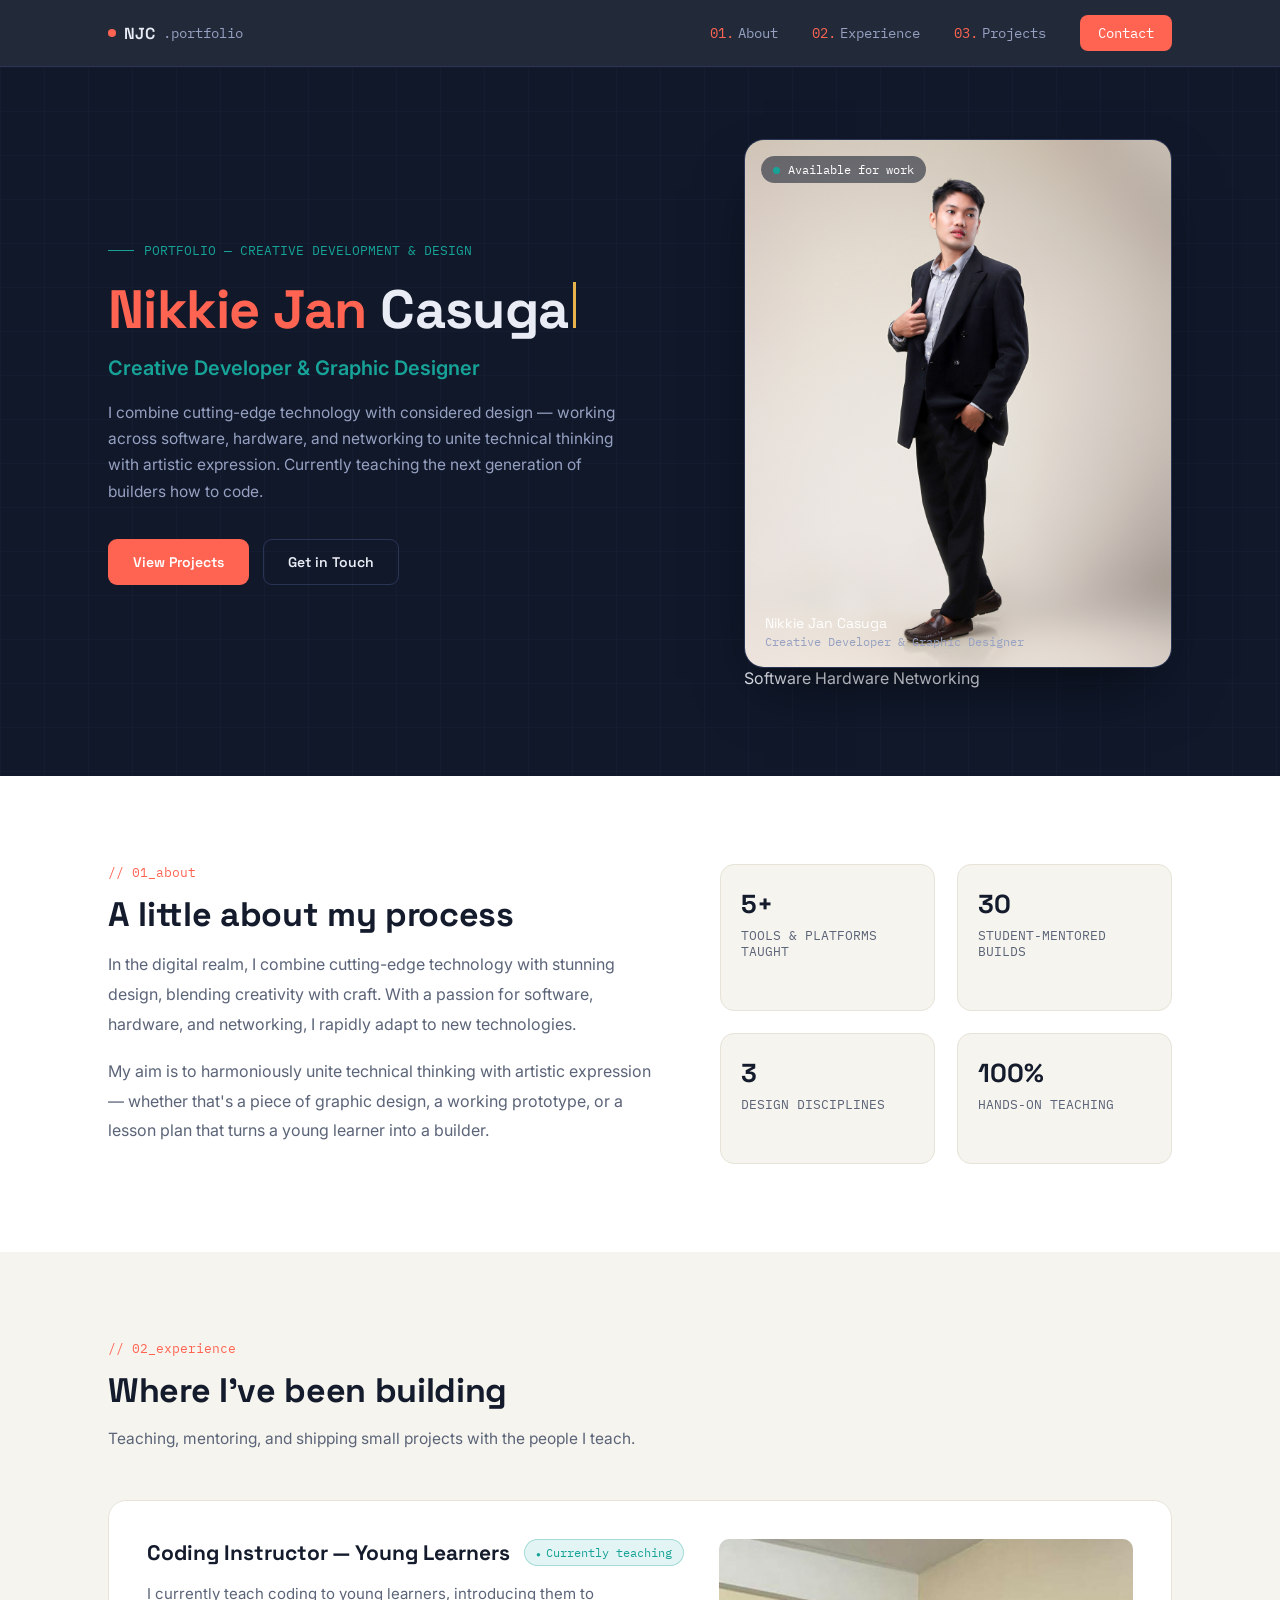
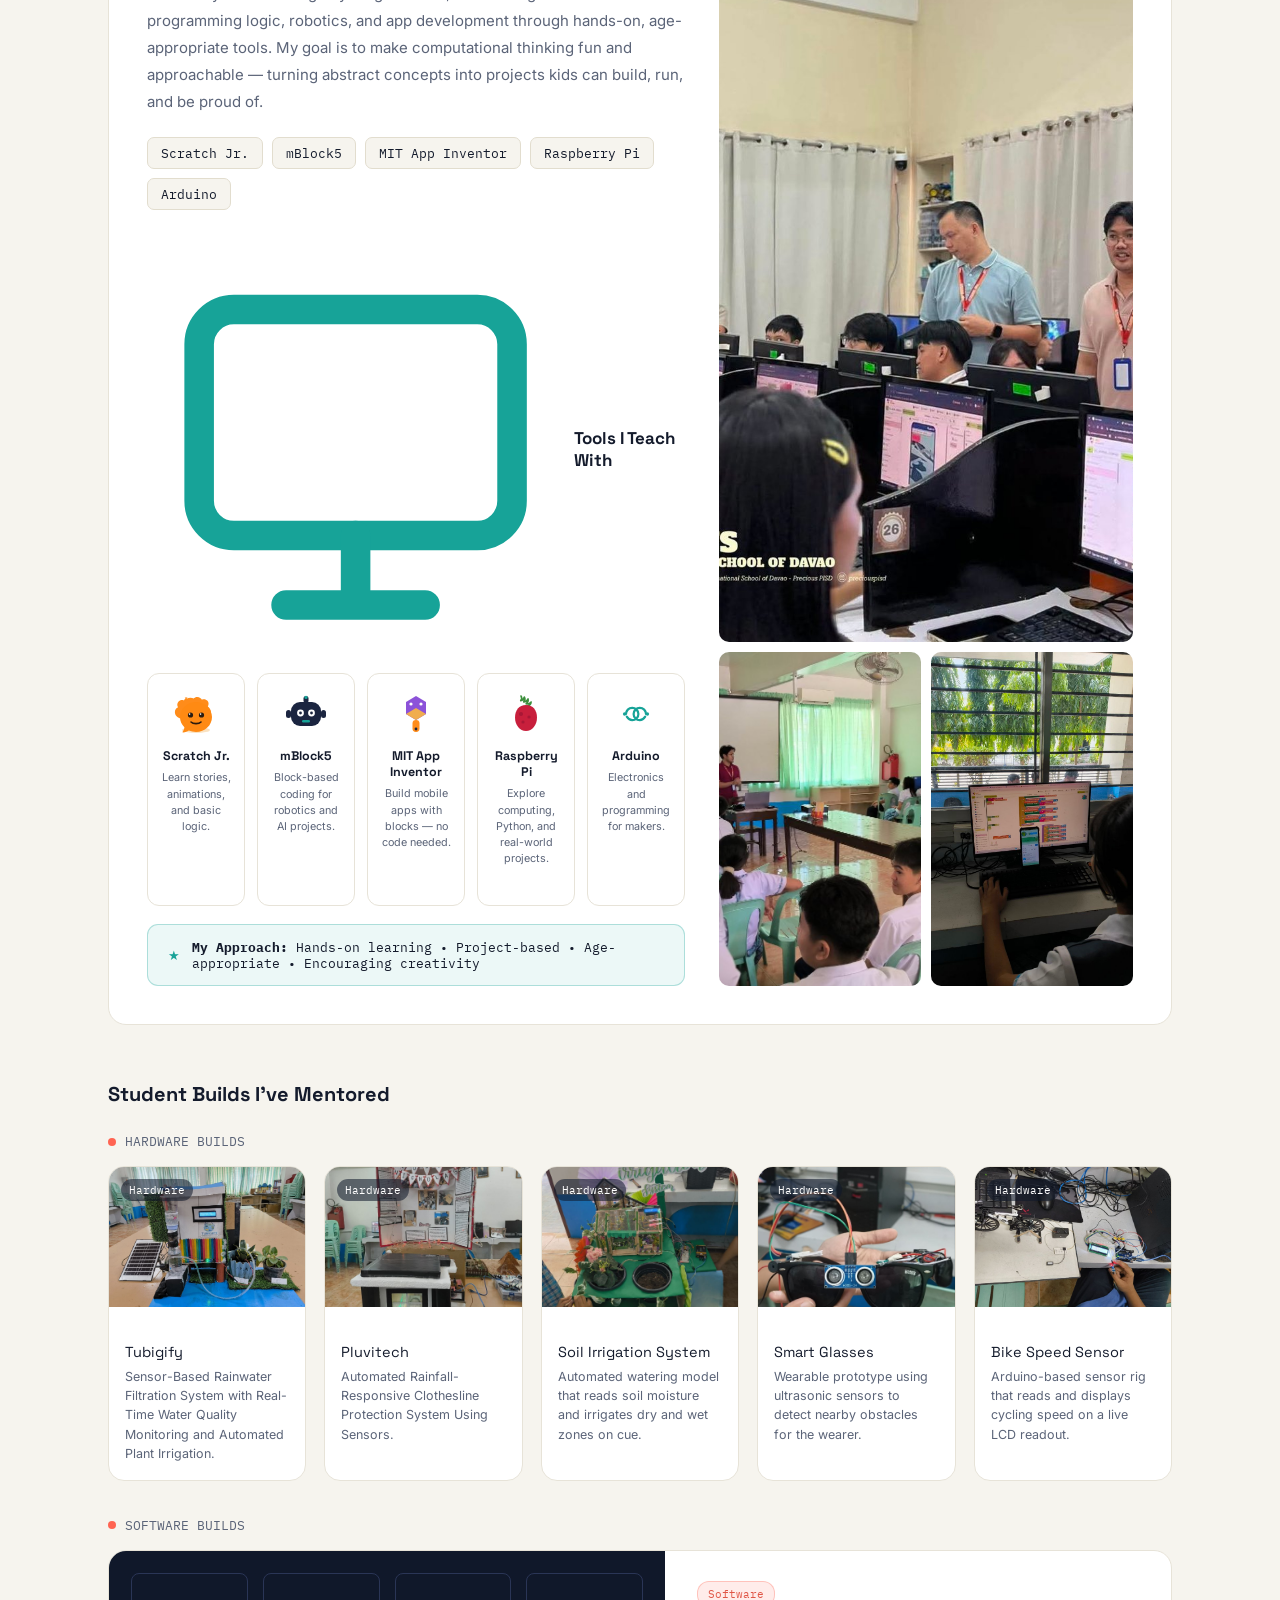
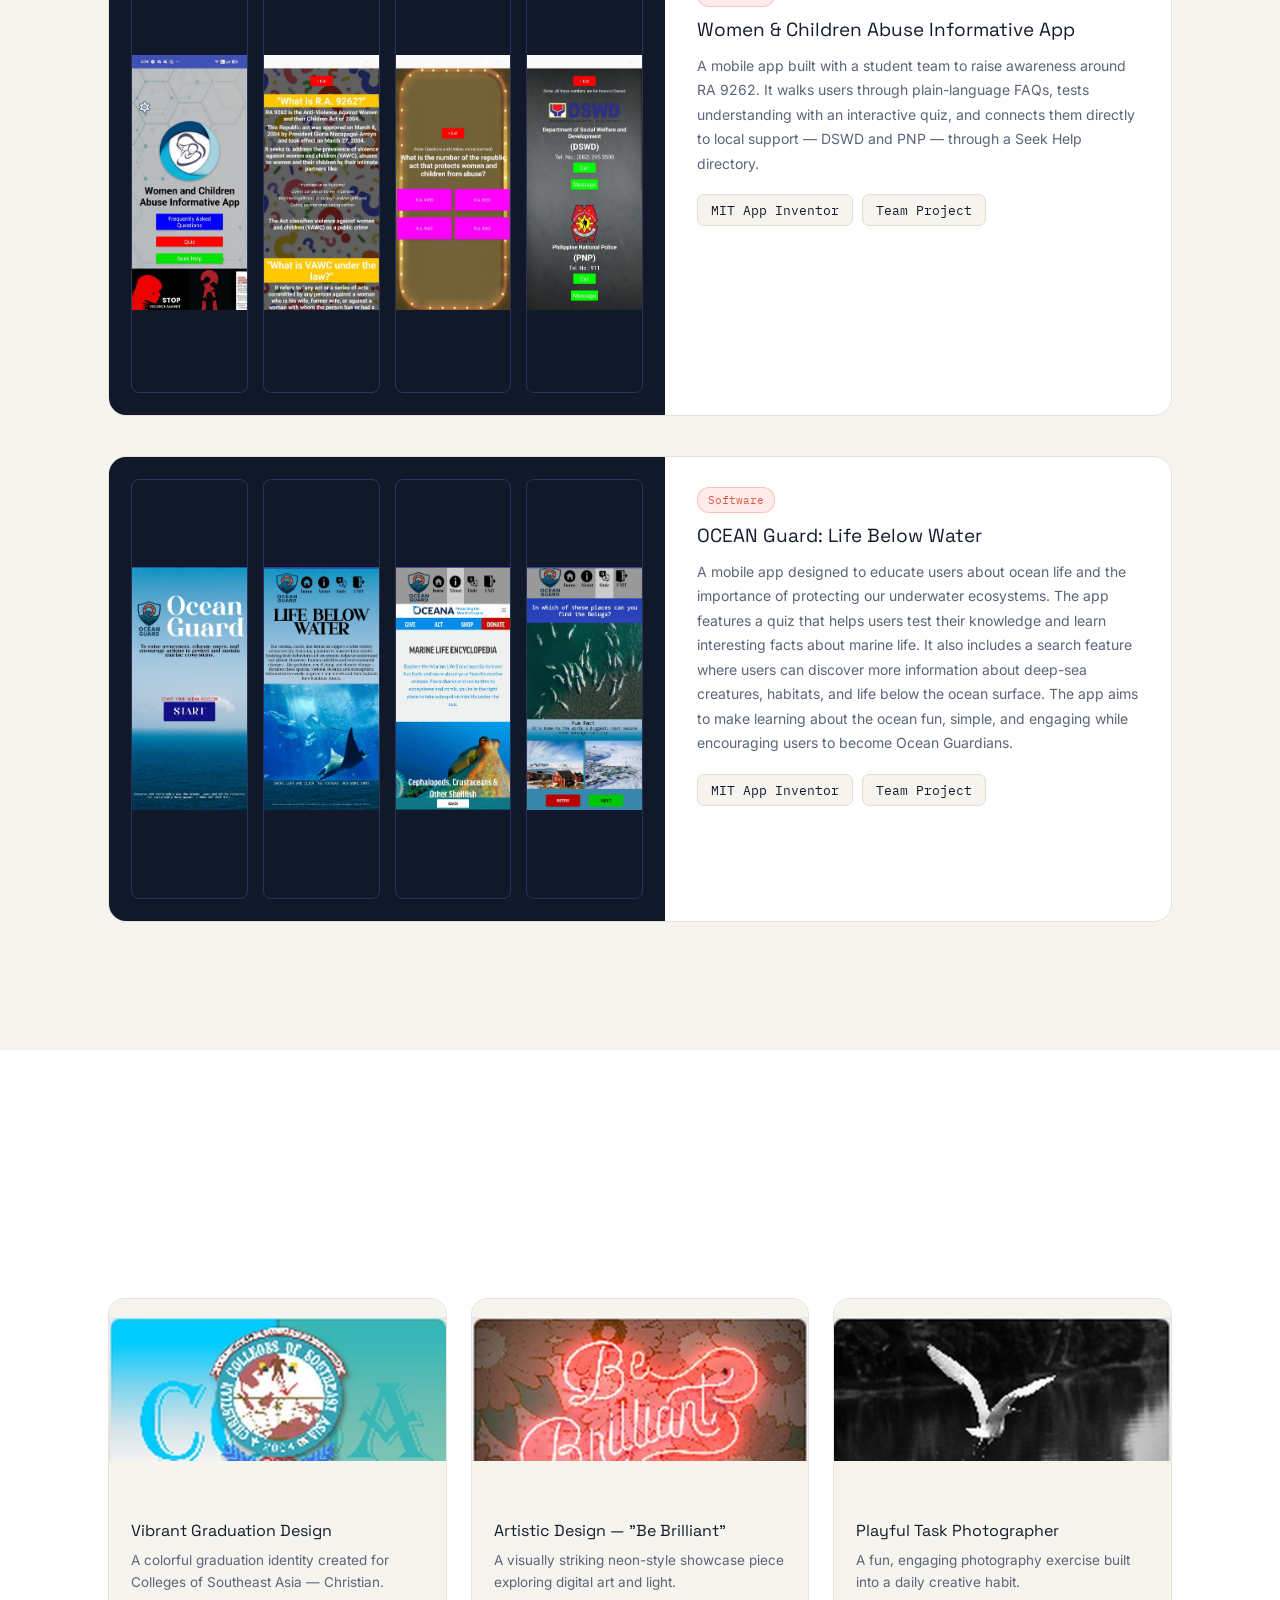
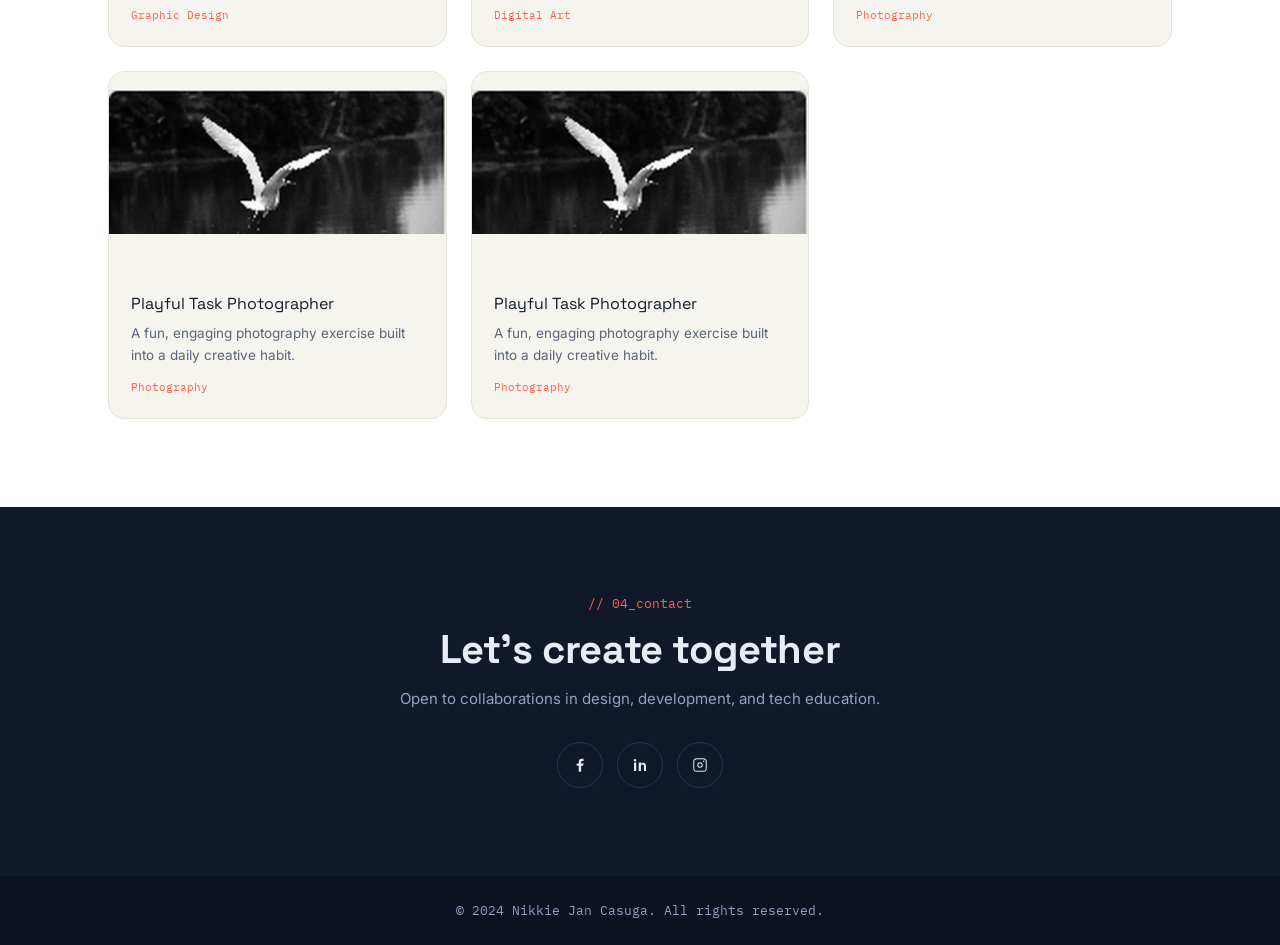
==== commit 5c46336b: "Update print statement from 'Hello' to 'Goodbye'" ====
--- a/docs/index.html
+++ b/docs/index.html
@@ -1,1057 +1,409 @@
 <!DOCTYPE html>
 <html lang="en">
-
 <head>
-  <meta charset="UTF-8">
-  <meta name="viewport" content="width=device-width, initial-scale=1.0">
-
-  <title>Nikkie Jan Casuga — Creative Developer & Graphic Designer</title>
-
-  <meta
-    name="description"
-    content="Portfolio of Nikkie Jan Casuga — Creative Developer, Graphic Designer, and Coding Instructor for young learners."
-  >
-
-  <link rel="preconnect" href="https://fonts.googleapis.com">
-  <link rel="preconnect" href="https://fonts.gstatic.com" crossorigin>
-
-  <link
-    href="https://fonts.googleapis.com/css2?family=Space+Grotesk:wght@500;600;700&family=Inter:wght@400;500;600&family=IBM+Plex+Mono:wght@400;500&display=swap"
-    rel="stylesheet"
-  >
-
-  <link rel="stylesheet" href="design.css">
+<meta charset="UTF-8">
+<meta name="viewport" content="width=device-width, initial-scale=1.0">
+<title>Nikkie Jan Casuga — Creative Developer &amp; Graphic Designer</title>
+<meta name="description" content="Portfolio of Nikkie Jan Casuga — Creative Developer, Graphic Designer, and Coding Instructor for young learners.">
+<link rel="preconnect" href="https://fonts.googleapis.com">
+<link rel="preconnect" href="https://fonts.gstatic.com" crossorigin>
+<link href="https://fonts.googleapis.com/css2?family=Space+Grotesk:wght@500;600;700&family=Inter:wght@400;500;600&family=IBM+Plex+Mono:wght@400;500&display=swap" rel="stylesheet">
+<link rel="stylesheet" href="design.css">
 </head>
-
 <body>
 
-<!-- =====================================================
-     HEADER
-===================================================== -->
-
 <header>
-
   <nav class="nav">
-
-    <a href="#home" class="logo">
-      <span class="dot"></span>
-      NJ Casuga
-      <span class="dim">/ portfolio</span>
-    </a>
-
+    <a href="#top" class="logo"><span class="dot"></span>NJC<span class="dim">.portfolio</span></a>
     <div class="nav-links">
-
-      <a href="#about">
-        <span class="num">01</span> About
-      </a>
-
-      <a href="#experience">
-        <span class="num">02</span> Experience
-      </a>
-
-      <a href="#projects">
-        <span class="num">03</span> Projects
-      </a>
-
-      <a href="#contact" class="nav-cta">
-        Contact
-      </a>
-
-    </div>
-
-    <button
-      class="burger"
-      id="burger"
-      aria-label="Open navigation"
-      aria-expanded="false"
-    >
-      <span></span>
-      <span></span>
-      <span></span>
+      <a href="#about"><span class="num">01.</span>About</a>
+      <a href="#experience"><span class="num">02.</span>Experience</a>
+      <a href="#projects"><span class="num">03.</span>Projects</a>
+      <a href="#contact" class="nav-cta">Contact</a>
+    </div>
+    <button class="burger" id="burger" aria-label="Toggle menu" aria-expanded="false">
+      <span></span><span></span><span></span>
     </button>
-
   </nav>
-
-
   <div class="mobile-menu" id="mobileMenu">
-
-    <a href="#about">01 / About</a>
-    <a href="#experience">02 / Experience</a>
-    <a href="#projects">03 / Projects</a>
+    <a href="#about">01. About</a>
+    <a href="#experience">02. Experience</a>
+    <a href="#projects">03. Projects</a>
     <a href="#contact">Contact</a>
-
   </div>
-
 </header>
 
-
-<!-- =====================================================
-     HERO
-===================================================== -->
-
-<section class="hero" id="home">
-
-  <div class="wrap">
-
-    <div class="hero-grid">
-
-      <div class="hero-text reveal">
-
-        <div class="eyebrow">
-          Creative Developer
-        </div>
-
-        <h1>
-          <span class="first">Nikkie Jan</span>
-          <br>
-          <span class="last">Casuga</span>
-          <span class="cursor"></span>
-        </h1>
-
-        <div class="role">
-          Creative Developer & Graphic Designer
-        </div>
-
-        <p class="bio">
-          I create digital experiences, visual designs, and
-          hands-on coding projects that make technology
-          creative, useful, and approachable.
-        </p>
-
+<main id="top">
+  <!-- HERO -->
+  <section class="hero">
+    <div class="wrap hero-grid">
+      <div>
+        <div class="eyebrow">PORTFOLIO — CREATIVE DEVELOPMENT &amp; DESIGN</div>
+        <h1><span class="first">Nikkie Jan</span> <span class="last">Casuga</span><span class="cursor"></span></h1>
+        <div class="role">Creative Developer &amp; Graphic Designer</div>
+        <p class="bio">I combine cutting-edge technology with considered design — working across software, hardware, and networking to unite technical thinking with artistic expression. Currently teaching the next generation of builders how to code.</p>
         <div class="hero-actions">
-
-          <a href="#projects" class="btn btn-primary">
-            View Projects
-          </a>
-
-          <a href="#contact" class="btn btn-outline">
-            Get in Touch
-          </a>
-
-        </div>
-
-      </div>
-
-
-      <div class="photo-card reveal">
-
-        <img
-          src="pictures/profile.jpg"
-          alt="Nikkie Jan Casuga"
-        >
-
-        <div class="photo-tag">
-          <span class="dot"></span>
-          Available for projects
-        </div>
-
-        <div class="photo-caption">
-
-          <strong>Nikkie Jan Casuga</strong>
-
-          Creative Developer • Designer • Coding Instructor
-
-        </div>
-
-      </div>
-
-    </div>
-
-  </div>
-
-</section>
-
-
-<!-- =====================================================
-     ABOUT
-===================================================== -->
-
-<section class="about" id="about">
-
-  <div class="wrap">
-
-    <div class="section-label reveal">
-      // 01_about
-    </div>
-
-    <h2 class="section-title reveal">
-      Building with creativity and code
-    </h2>
-
-    <p class="section-sub reveal">
-      I enjoy combining technology, design, and education
-      to create meaningful digital experiences.
-    </p>
-
-
-    <div class="about-grid">
-
-      <div class="about-text reveal">
-
-        <p>
-          I am a creative developer and graphic designer
-          who enjoys turning ideas into practical and
-          engaging digital projects.
-        </p>
-
-        <p>
-          I also teach coding to young learners, helping
-          students discover programming, robotics, app
-          development, and computational thinking through
-          hands-on projects.
-        </p>
-
-      </div>
-
-
+          <a href="#projects" class="btn btn-primary">View Projects</a>
+          <a href="#contact" class="btn btn-outline">Get in Touch</a>
+        </div>
+      </div>
+      <div>
+        <div class="photo-card reveal">
+          <span class="photo-tag"><span class="dot"></span>Available for work</span>
+          <img src="pictures/portrait-hero.jpg" alt="Portrait of Nikkie Jan Casuga">
+          <div class="photo-caption"><strong>Nikkie Jan Casuga</strong>Creative Developer &amp; Graphic Designer</div>
+        </div>
+        <div class="badges">
+          <span class="badge">Software</span>
+          <span class="badge">Hardware</span>
+          <span class="badge">Networking</span>
+        </div>
+      </div>
+    </div>
+  </section>
+
+  <!-- ABOUT -->
+  <section class="about" id="about">
+    <div class="wrap about-grid">
+      <div class="reveal">
+        <div class="section-label">// 01_about</div>
+        <h2 class="section-title">A little about my process</h2>
+        <div class="about-text">
+          <p>In the digital realm, I combine cutting-edge technology with stunning design, blending creativity with craft. With a passion for software, hardware, and networking, I rapidly adapt to new technologies.</p>
+          <p>My aim is to harmoniously unite technical thinking with artistic expression — whether that's a piece of graphic design, a working prototype, or a lesson plan that turns a young learner into a builder.</p>
+        </div>
+      </div>
       <div class="stat-list reveal">
-
-        <div class="stat">
-          <div class="n">05+</div>
-          <div class="l">Coding Platforms</div>
-        </div>
-
-        <div class="stat">
-          <div class="n">∞</div>
-          <div class="l">Ideas to Build</div>
-        </div>
-
-        <div class="stat">
-          <div class="n">01</div>
-          <div class="l">Creative Approach</div>
-        </div>
-
-        <div class="stat">
-          <div class="n">100%</div>
-          <div class="l">Hands-on Learning</div>
-        </div>
-
-      </div>
-
-    </div>
-
-  </div>
-
-</section>
-
-
-<!-- =====================================================
-     EXPERIENCE
-===================================================== -->
-
+        <div class="stat"><div class="n">5+</div><div class="l">TOOLS &amp; PLATFORMS TAUGHT</div></div>
+        <div class="stat"><div class="n">30</div><div class="l">STUDENT-MENTORED BUILDS</div></div>
+        <div class="stat"><div class="n">3</div><div class="l">DESIGN DISCIPLINES</div></div>
+        <div class="stat"><div class="n">100%</div><div class="l">HANDS-ON TEACHING</div></div>
+      </div>
+    </div>
+  </section>
+
+  <!-- EXPERIENCE -->
 <section class="experience" id="experience">
-
-  <div class="wrap">
-
-    <div class="section-label reveal">
-      // 02_experience
-    </div>
-
-    <h2 class="section-title reveal">
-      Where I've been building
-    </h2>
-
-    <p class="section-sub reveal">
-      Teaching, mentoring, and shipping small projects
-      with the people I teach.
-    </p>
-
-
-    <div class="exp-card reveal">
-
-
-      <!-- LEFT -->
-
-      <div class="exp-left">
-
-        <div class="exp-head">
-
-          <div class="exp-role">
-            Coding Instructor — Young Learners
-          </div>
-
-          <span class="pill">
-            Currently teaching
-          </span>
-
-        </div>
-
-
-        <p>
-          I currently teach coding to young learners,
-          introducing them to programming logic, robotics,
-          and app development through hands-on,
-          age-appropriate tools. My goal is to make
-          computational thinking fun and approachable —
-          turning abstract concepts into projects kids
-          can build, run, and be proud of.
-        </p>
-
-
-        <div class="chips">
-
-          <span class="chip">Scratch Jr.</span>
-          <span class="chip">mBlock5</span>
-          <span class="chip">MIT App Inventor</span>
-          <span class="chip">Raspberry Pi</span>
-          <span class="chip">Arduino</span>
-
-        </div>
-
-      </div>
-
-
-      <!-- RIGHT / GALLERY -->
-
-      <div class="exp-gallery">
-
-        <img
-          class="g-big"
-          src="pictures/teach_group.jpg"
-          alt="Coding instructor teaching young learners"
-        >
-
-        <img
-          class="g-small"
-          src="pictures/teaching2.jpg"
-          alt="Coding lesson with students"
-        >
-
-        <img
-          class="g-small"
-          src="pictures/teaching3.jpg"
-          alt="Student working on a coding project"
-        >
-
-      </div>
-
-    </div>
-
-
-    <!-- =================================================
-         TOOLS I TEACH WITH
-    ================================================= -->
-
-    <div class="tools-teach reveal">
-
-      <div class="tools-heading">
-
-        <span class="tools-heading-icon">⌘</span>
-
-        Tools I Teach With
-
-      </div>
-
-
-      <div class="tools-grid">
-
-
-        <!-- SCRATCH -->
-
-        <a
-          class="tool-card"
-          href="https://scratch.mit.edu/"
-          target="_blank"
-          rel="noopener noreferrer"
-        >
-
-          <div class="tool-icon">
-            <span class="tool-emoji">🐱</span>
-          </div>
-
-          <h5>Scratch</h5>
-
-          <p>
-            Visual programming for stories, games,
-            animations, and creative projects.
-          </p>
-
+    <div class="wrap">
+      <div class="section-label reveal">// 02_experience</div>
+      <h2 class="section-title reveal">Where I've been building</h2>
+      <p class="section-sub reveal">Teaching, mentoring, and shipping small projects with the people I teach.</p>
+
+      <div class="exp-card reveal">
+
+        <div class="exp-left">
+          <div class="exp-head">
+            <div class="exp-role">Coding Instructor — Young Learners</div>
+            <span class="pill">Currently teaching</span>
+          </div>
+          <p>I currently teach coding to young learners, introducing them to programming logic, robotics, and app development through hands-on, age-appropriate tools. My goal is to make computational thinking fun and approachable — turning abstract concepts into projects kids can build, run, and be proud of.</p>
+          <div class="chips">
+            <span class="chip">Scratch Jr.</span>
+            <span class="chip">mBlock5</span>
+            <span class="chip">MIT App Inventor</span>
+            <span class="chip">Raspberry Pi</span>
+            <span class="chip">Arduino</span>
+          </div>
+
+          <!-- tools I teach with -->
+          <div class="tools-teach">
+            <div class="tools-heading">
+              <svg viewBox="0 0 24 24" fill="none" xmlns="http://www.w3.org/2000/svg" class="tools-heading-icon"><rect x="3" y="4" width="18" height="13" rx="2" stroke="currentColor" stroke-width="1.7"/><path d="M8 21h8M12 17v4" stroke="currentColor" stroke-width="1.7" stroke-linecap="round"/></svg>
+              Tools I Teach With
+            </div>
+            <div class="tools-grid">
+
+              <div class="tool-card">
+                <div class="tool-icon">
+                  <svg viewBox="0 0 48 48" xmlns="http://www.w3.org/2000/svg">
+                    <ellipse cx="24" cy="40" rx="14" ry="3" fill="#f0ad4e" opacity=".35"/>
+                    <path d="M24 8c-2.6 0-4.7 1.8-5.4 4.2-2.2-1-4.9-.5-6.5 1.4-1.6 1.9-1.7 4.6-.4 6.6C9.4 21 8 23.3 8 26c0 4.4 4.5 7.8 10 7.8h1.3l-1.8 3.2c-.3.6.1 1.3.8 1.3h3.4c.5 0 1-.3 1.2-.8l1.9-3.9c.4 0 .8.1 1.2.1s.8 0 1.2-.1l1.9 3.9c.2.5.7.8 1.2.8h3.4c.7 0 1.1-.7.8-1.3L38.7 33.8H40c5.5 0 10-3.4 10-7.8 0-2.7-1.4-5-3.7-6.8 1.3-2 1.2-4.7-.4-6.6-1.6-1.9-4.3-2.4-6.5-1.4C38.7 9.8 36.6 8 34 8c-1.7 0-3.2.8-4.2 2-1-.6-2.2-1-3.8-1s-2.8.4-3.8 1C21.2 8.8 19.7 8 18 8" fill="#ff8c1a" transform="translate(-4 0) scale(.86)"/>
+                    <g transform="translate(6 10)">
+                      <path d="M18 2C9.2 2 2 8.7 2 17c0 4 1.7 7.6 4.4 10.3-.2 2-1 3.7-2.2 5 2.3.3 4.7-.3 6.6-1.7 2.2.9 4.7 1.4 7.2 1.4 8.8 0 16-6.7 16-15S26.8 2 18 2Z" fill="#ff8a13"/>
+                      <circle cx="12.5" cy="15" r="2.6" fill="#2b1c10"/>
+                      <circle cx="23.5" cy="15" r="2.6" fill="#2b1c10"/>
+                      <circle cx="11.6" cy="14.1" r=".8" fill="#fff"/>
+                      <circle cx="22.6" cy="14.1" r=".8" fill="#fff"/>
+                      <path d="M13 22c1.6 1.6 3.3 1.6 5 1.6s3.4 0 5-1.6" stroke="#2b1c10" stroke-width="1.6" fill="none" stroke-linecap="round"/>
+                    </g>
+                  </svg>
+                </div>
+                <h5>Scratch Jr.</h5>
+                <p>Learn stories, animations, and basic logic.</p>
+              </div>
+
+              <div class="tool-card">
+                <div class="tool-icon">
+                  <svg viewBox="0 0 48 48" xmlns="http://www.w3.org/2000/svg">
+                    <rect x="9" y="12" width="30" height="24" rx="9" fill="#1b2540"/>
+                    <circle cx="18.5" cy="23" r="3.4" fill="#fff"/>
+                    <circle cx="29.5" cy="23" r="3.4" fill="#fff"/>
+                    <circle cx="18.5" cy="23" r="1.4" fill="#1b2540"/>
+                    <circle cx="29.5" cy="23" r="1.4" fill="#1b2540"/>
+                    <rect x="20" y="30" width="8" height="2.6" rx="1.3" fill="#17a398"/>
+                    <rect x="21.5" y="6" width="5" height="7" rx="2.5" fill="#1b2540"/>
+                    <circle cx="24" cy="7.4" r="1.6" fill="#17a398"/>
+                    <rect x="4" y="20" width="5" height="8" rx="2.5" fill="#1b2540"/>
+                    <rect x="39" y="20" width="5" height="8" rx="2.5" fill="#1b2540"/>
+                  </svg>
+                </div>
+                <h5>mBlock5</h5>
+                <p>Block-based coding for robotics and AI projects.</p>
+              </div>
+
+              <div class="tool-card">
+                <div class="tool-icon">
+                  <svg viewBox="0 0 48 48" xmlns="http://www.w3.org/2000/svg">
+                    <polygon points="24,6 34,12 34,24 24,30 14,24 14,12" fill="#8c52d9"/>
+                    <polygon points="24,18 34,24 24,30 14,24" fill="#f0ad4e"/>
+                    <circle cx="19" cy="14" r="1.6" fill="#fff"/>
+                    <circle cx="29" cy="14" r="1.6" fill="#fff"/>
+                    <rect x="20.5" y="30" width="7" height="12" rx="3.4" fill="#ff8c1a"/>
+                    <circle cx="24" cy="39" r="1.4" fill="#1b2540"/>
+                  </svg>
+                </div>
+                <h5>MIT App Inventor</h5>
+                <p>Build mobile apps with blocks — no code needed.</p>
+              </div>
+
+              <div class="tool-card">
+                <div class="tool-icon">
+                  <svg viewBox="0 0 48 48" xmlns="http://www.w3.org/2000/svg">
+                    <path d="M19 6c1 1.6 1 3.2-.3 4.6 1.8-.4 3.2-1.6 3.7-3.6.9 1.7.7 3.4-.7 4.9 1.9 0 3.5-.9 4.4-3 .4 2-.2 3.6-2 4.9 1.8.5 3.6 0 5-1.8-.1 2.1-1.3 3.5-3.5 4.1" fill="none" stroke="#3c8f3c" stroke-width="1.6" stroke-linecap="round" stroke-linejoin="round"/>
+                    <path d="M24 15c-7 0-11 5.3-11 12.5C13 35 17.7 41 24 41s11-6 11-13.5C35 20.3 31 15 24 15Z" fill="#c81f3c"/>
+                    <circle cx="19" cy="24" r="2" fill="#8f1030" opacity=".55"/>
+                    <circle cx="27" cy="27" r="1.6" fill="#8f1030" opacity=".55"/>
+                    <circle cx="21" cy="32" r="1.6" fill="#8f1030" opacity=".55"/>
+                  </svg>
+                </div>
+                <h5>Raspberry Pi</h5>
+                <p>Explore computing, Python, and real-world projects.</p>
+              </div>
+
+              <div class="tool-card">
+                <div class="tool-icon">
+                  <svg viewBox="0 0 48 48" xmlns="http://www.w3.org/2000/svg">
+                    <path d="M14 24a6.2 6.2 0 1 1 6.2 6.2c-2.6 0-4.2-1.7-5.4-3.6M34 24a6.2 6.2 0 1 0-6.2 6.2c2.6 0 4.2-1.7 5.4-3.6" stroke="#17a398" stroke-width="2.2" stroke-linecap="round" fill="none"/>
+                    <circle cx="12.6" cy="24" r="1.7" fill="#17a398"/>
+                    <circle cx="35.4" cy="24" r="1.7" fill="#17a398"/>
+                  </svg>
+                </div>
+                <h5>Arduino</h5>
+                <p>Electronics and programming for makers.</p>
+              </div>
+
+            </div>
+          </div>
+
+          <!-- approach banner -->
+          <div class="approach-banner">
+            <span class="approach-icon">★</span>
+            <span><strong>My Approach:</strong> Hands-on learning &bull; Project-based &bull; Age-appropriate &bull; Encouraging creativity</span>
+          </div>
+        </div>
+
+        <div class="exp-gallery">
+          <img class="g-big" src="pictures/teach_group.jpg" alt="Nikkie Jan Casuga teaching MIT App Inventor at Precious International School of Davao">
+          <img class="g-small" src="pictures/teaching2.jpg" alt="Nikkie Jan Casuga presenting a coding lesson to students">
+          <img class="g-small" src="pictures/teaching3.jpg" alt="Student building a project in MIT App Inventor">
+        </div>
+
+      </div>
+
+      <div class="builds reveal">
+        <div class="builds-label">Student Builds I've Mentored</div>
+
+        <div class="build-group-label">
+          <span class="group-dot hw"></span>Hardware Builds
+        </div>
+        <div class="build-grid hw-grid">
+          <div class="build-card">
+            <div class="build-visual">
+              <img src="pictures/hw_tubigify.jpg" alt="Tubigify sensor-based rainwater filtration prototype">
+              <span class="tag">Hardware</span>
+            </div>
+            <div class="build-body">
+              <h4>Tubigify</h4>
+              <p>Sensor-Based Rainwater Filtration System with Real-Time Water Quality Monitoring and Automated Plant Irrigation.</p>
+            </div>
+          </div>
+          <div class="build-card">
+            <div class="build-visual">
+              <img src="pictures/hw_pluvitech.jpg" alt="Pluvitech responsive sensor system project display">
+              <span class="tag">Hardware</span>
+            </div>
+            <div class="build-body">
+              <h4>Pluvitech</h4>
+              <p>Automated Rainfall-Responsive Clothesline Protection System Using Sensors.</p>
+            </div>
+          </div>
+          <div class="build-card">
+            <div class="build-visual">
+              <img src="pictures/hw_soil_irrigation.jpg" alt="Soil irrigation system project with moisture sensors">
+              <span class="tag">Hardware</span>
+            </div>
+            <div class="build-body">
+              <h4>Soil Irrigation System</h4>
+              <p>Automated watering model that reads soil moisture and irrigates dry and wet zones on cue.</p>
+            </div>
+          </div>
+          <div class="build-card">
+            <div class="build-visual">
+              <img src="pictures/hw_smart_glasses.jpg" alt="Smart glasses prototype with ultrasonic obstacle sensors">
+              <span class="tag">Hardware</span>
+            </div>
+            <div class="build-body">
+              <h4>Smart Glasses</h4>
+              <p>Wearable prototype using ultrasonic sensors to detect nearby obstacles for the wearer.</p>
+            </div>
+          </div>
+          <div class="build-card">
+            <div class="build-visual">
+              <img src="pictures/hw_bike_sensor.jpg" alt="Arduino bike speed sensor prototype with LCD readout">
+              <span class="tag">Hardware</span>
+            </div>
+            <div class="build-body">
+              <h4>Bike Speed Sensor</h4>
+              <p>Arduino-based sensor rig that reads and displays cycling speed on a live LCD readout.</p>
+            </div>
+          </div>
+        </div>
+<!-- SOFTWARE PROJECT 1 -->
+        <div class="build-group-label sw-label">
+          <span class="group-dot sw"></span>Software Builds
+        </div>
+
+        <div class="sw-feature">
+          <div class="sw-shots">
+            <img src="pictures/app-slide1.jpg" alt="Women and Children Abuse Informative App home screen">
+            <img src="pictures/app-slide2.jpg" alt="App FAQ screen explaining RA 9262">
+            <img src="pictures/app-slide3.jpg" alt="App quiz screen with multiple choice question">
+            <img src="pictures/app-slide4.jpg" alt="App seek-help screen with DSWD and PNP contacts">
+          </div>
+          <div class="sw-info">
+            <span class="tag sw-tag">Software</span>
+            <h4>Women &amp; Children Abuse Informative App</h4>
+            <p>A mobile app built with a student team to raise awareness around RA 9262. It walks users through plain-language FAQs, tests understanding with an interactive quiz, and connects them directly to local support — DSWD and PNP — through a Seek Help directory.</p>
+            <div class="chips">
+              <span class="chip">MIT App Inventor</span>
+              <span class="chip">Team Project</span>
+            </div>
+          </div>
+        </div>
+  <!-- SOFTWARE PROJECT 1.1 -->
+  <!-- SOFTWARE PROJECT 2 -->
+        <div class="sw-feature">
+          <div class="sw-shots">
+            <img src="pictures/OC1.jpg" alt="Women and Children Abuse Informative App home screen">
+            <img src="pictures/OC2.jpg" alt="App FAQ screen explaining RA 9262">
+            <img src="pictures/OC4.jpg" alt="App quiz screen with multiple choice question">
+            <img src="pictures/OC6.jpg" alt="App seek-help screen with DSWD and PNP contacts">
+          </div>
+          <div class="sw-info">
+            <span class="tag sw-tag">Software</span>
+            <h4>OCEAN Guard: Life Below Water</h4>
+            <p>A mobile app designed to educate users about ocean life and the importance of protecting our underwater ecosystems. The app features a quiz that helps users test their knowledge and learn interesting facts about marine life. It also includes a search feature where users can discover more information about deep-sea creatures, habitats, and life below the ocean surface. The app aims to make learning about the ocean fun, simple, and engaging while encouraging users to become Ocean Guardians.</p>
+            <div class="chips">
+              <span class="chip">MIT App Inventor</span>
+              <span class="chip">Team Project</span>
+            </div>
+          </div>
+        </div>
+  <!-- SOFTWARE PROJECT 2.1 -->
+      </div>
+    </div>
+  </section>
+
+  <!-- PROJECTS -->
+  <section class="projects" id="projects">
+    <div class="wrap">
+      <div class="section-label reveal">// 03_projects</div>
+      <h2 class="section-title reveal">Selected design work</h2>
+      <p class="section-sub reveal">A mix of brand, print, and everyday creative experiments.</p>
+
+      <div class="project-grid">
+         <!-- PROJECT 1 -->
+        <div class="project-card reveal">
+          <div class="project-thumb">
+            <img src="pictures/design-csa-graduation.jpg" alt="Vibrant graduation design for Colleges of Southeast Asia">
+          </div>
+          <div class="project-info">
+            <h4>Vibrant Graduation Design</h4>
+            <p>A colorful graduation identity created for Colleges of Southeast Asia — Christian.</p>
+            <div class="project-tag">Graphic Design</div>
+          </div>
+        </div>
+        <div class="project-card reveal">
+          <div class="project-thumb">
+            <img src="pictures/design-be-brilliant-neon.jpg" alt="Be Brilliant neon-style digital art piece">
+          </div>
+          <div class="project-info">
+            <h4>Artistic Design — "Be Brilliant"</h4>
+            <p>A visually striking neon-style showcase piece exploring digital art and light.</p>
+            <div class="project-tag">Digital Art</div>
+          </div>
+        </div>
+        <!-- PROJECT 2 -->
+        <div class="project-card reveal">
+          <div class="project-thumb">
+            <img src="pictures/design-bird-photography.jpg" alt="Bird in flight, a playful daily photography task">
+          </div>
+          <div class="project-info">
+            <h4>Playful Task Photographer</h4>
+            <p>A fun, engaging photography exercise built into a daily creative habit.</p>
+            <div class="project-tag">Photography</div>
+          </div>
+        </div>
+        <!-- PROJECT 3 -->
+         <div class="project-card reveal">
+          <div class="project-thumb">
+            <img src="pictures/design-bird-photography.jpg" alt="Bird in flight, a playful daily photography task">
+          </div>
+          <div class="project-info">
+            <h4>Playful Task Photographer</h4>
+            <p>A fun, engaging photography exercise built into a daily creative habit.</p>
+            <div class="project-tag">Photography</div>
+          </div>
+        </div>
+        <!-- PROJECT 4 -->
+         <div class="project-card reveal">
+          <div class="project-thumb">
+            <img src="pictures/design-bird-photography.jpg" alt="Bird in flight, a playful daily photography task">
+          </div>
+          <div class="project-info">
+            <h4>Playful Task Photographer</h4>
+            <p>A fun, engaging photography exercise built into a daily creative habit.</p>
+            <div class="project-tag">Photography</div>
+          </div>
+        </div>
+         <!-- PROJECT end -->
+      </div>
+    </div>
+  </section>
+
+  <!-- CONTACT -->
+  <section class="contact" id="contact">
+    <div class="wrap inner">
+      <div class="section-label reveal" style="justify-content:center;">// 04_contact</div>
+      <h2 class="reveal">Let's create together</h2>
+      <p class="reveal">Open to collaborations in design, development, and tech education.</p>
+      <div class="socials reveal">
+        <a class="social" href="#" aria-label="Facebook">
+          <svg viewBox="0 0 24 24" fill="currentColor"><path d="M13.5 21v-8h2.7l.4-3.1h-3.1V8c0-.9.25-1.5 1.55-1.5H16.7V3.7c-.28-.04-1.25-.12-2.37-.12-2.35 0-3.96 1.43-3.96 4.06v2.26H7.6V13h2.77v8h3.13Z"/></svg>
         </a>
-
-
-        <!-- MBLOCK -->
-
-        <a
-          class="tool-card"
-          href="https://mblock.cc/"
-          target="_blank"
-          rel="noopener noreferrer"
-        >
-
-          <div class="tool-icon">
-            <span class="tool-emoji">🤖</span>
-          </div>
-
-          <h5>mBlock 5</h5>
-
-          <p>
-            Block-based coding for robots,
-            electronics, and interactive projects.
-          </p>
-
+        <a class="social" href="#" aria-label="LinkedIn">
+          <svg viewBox="0 0 24 24" fill="currentColor"><path d="M6.94 8.5H4V20h2.94V8.5ZM5.47 4a1.7 1.7 0 1 0 0 3.4 1.7 1.7 0 0 0 0-3.4ZM20 20v-6.4c0-3.05-1.63-4.47-3.8-4.47-1.75 0-2.53.96-2.97 1.64V8.5H10.3c.04.86 0 11.5 0 11.5h2.93v-6.42c0-.34.02-.68.13-.93.28-.68.9-1.38 1.96-1.38 1.38 0 1.94 1.05 1.94 2.6V20H20Z"/></svg>
         </a>
-
-
-        <!-- MIT APP INVENTOR -->
-
-        <a
-          class="tool-card"
-          href="https://appinventor.mit.edu/"
-          target="_blank"
-          rel="noopener noreferrer"
-        >
-
-          <div class="tool-icon">
-            <span class="tool-emoji">📱</span>
-          </div>
-
-          <h5>MIT App Inventor</h5>
-
-          <p>
-            A visual platform for creating
-            beginner-friendly mobile applications.
-          </p>
-
+        <a class="social" href="#" aria-label="Instagram">
+          <svg viewBox="0 0 24 24" fill="currentColor"><path d="M12 8.4a3.6 3.6 0 1 0 0 7.2 3.6 3.6 0 0 0 0-7.2Zm0 5.94a2.34 2.34 0 1 1 0-4.68 2.34 2.34 0 0 1 0 4.68ZM16.3 3H7.7A4.7 4.7 0 0 0 3 7.7v8.6A4.7 4.7 0 0 0 7.7 21h8.6a4.7 4.7 0 0 0 4.7-4.7V7.7A4.7 4.7 0 0 0 16.3 3Zm3.4 13.3a3.4 3.4 0 0 1-3.4 3.4H7.7a3.4 3.4 0 0 1-3.4-3.4V7.7a3.4 3.4 0 0 1 3.4-3.4h8.6a3.4 3.4 0 0 1 3.4 3.4v8.6ZM16.9 6.1a.9.9 0 1 0 0 1.8.9.9 0 0 0 0-1.8Z"/></svg>
         </a>
-
-
-        <!-- ARDUINO -->
-
-        <a
-          class="tool-card"
-          href="https://www.arduino.cc/"
-          target="_blank"
-          rel="noopener noreferrer"
-        >
-
-          <div class="tool-icon">
-            <span class="tool-emoji">⚡</span>
-          </div>
-
-          <h5>Arduino Uno</h5>
-
-          <p>
-            Microcontroller projects using sensors,
-            motors, LEDs, and electronics.
-          </p>
-
-        </a>
-
-
-        <!-- RASPBERRY PI -->
-
-        <a
-          class="tool-card"
-          href="https://www.raspberrypi.com/"
-          target="_blank"
-          rel="noopener noreferrer"
-        >
-
-          <div class="tool-icon">
-            <span class="tool-emoji">🥧</span>
-          </div>
-
-          <h5>Raspberry Pi</h5>
-
-          <p>
-            Programming, robotics, electronics,
-            sensors, cameras, and hardware projects.
-          </p>
-
-        </a>
-
-      </div>
-
-    </div>
-
-
-    <!-- =================================================
-         APPROACH
-    ================================================= -->
-
-    <div class="approach-banner reveal">
-
-      <span class="approach-icon">✦</span>
-
-      <strong>My approach:</strong>
-
-      Learn by building, experimenting, and creating
-      something you can be proud of.
-
-    </div>
-
-
-    <!-- =================================================
-         STUDENT BUILDS
-    ================================================= -->
-
-    <div class="builds">
-
-      <div class="builds-label reveal">
-        Student Builds I've Monitored
-      </div>
-
-
-      <div class="build-group-label reveal">
-
-        <span class="group-dot sw"></span>
-
-        Software Builds
-
-      </div>
-
-
-      <div class="build-grid">
-
-
-        <!-- TUBIGIFY -->
-
-        <a
-          class="build-card reveal"
-          href="https://www.youtube.com/watch?v=lq9Q9cLDYmA"
-          target="_blank"
-          rel="noopener noreferrer"
-        >
-
-          <div class="build-visual">
-
-            <img
-              src="pictures/tubigify.jpg"
-              alt="Tubigify student project"
-            >
-
-            <span class="tag">
-              SOFTWARE
-            </span>
-
-          </div>
-
-
-          <div class="build-body">
-
-            <h4>
-              Tubigify
-            </h4>
-
-            <p>
-              A student project focused on water
-              awareness and environmental education.
-            </p>
-
-          </div>
-
-        </a>
-
-
-        <!-- OTHER BUILD PLACEHOLDERS -->
-
-        <div class="build-card reveal">
-
-          <div class="build-visual">
-
-            <img
-              src="pictures/scratch_project.jpg"
-              alt="Scratch student project"
-            >
-
-            <span class="tag">
-              SCRATCH
-            </span>
-
-          </div>
-
-          <div class="build-body">
-
-            <h4>
-              Interactive Scratch Project
-            </h4>
-
-            <p>
-              A creative coding project created
-              using Scratch.
-            </p>
-
-          </div>
-
-        </div>
-
-
-        <div class="build-card reveal">
-
-          <div class="build-visual">
-
-            <img
-              src="pictures/mblock_project.jpg"
-              alt="mBlock 5 student project"
-            >
-
-            <span class="tag">
-              MBLOCK 5
-            </span>
-
-          </div>
-
-          <div class="build-body">
-
-            <h4>
-              mBlock Robotics
-            </h4>
-
-            <p>
-              A hands-on robotics project built
-              using mBlock 5.
-            </p>
-
-          </div>
-
-        </div>
-
-
-        <div class="build-card reveal">
-
-          <div class="build-visual">
-
-            <img
-              src="pictures/arduino_project.jpg"
-              alt="Arduino student project"
-            >
-
-            <span class="tag">
-              ARDUINO
-            </span>
-
-          </div>
-
-          <div class="build-body">
-
-            <h4>
-              Arduino Project
-            </h4>
-
-            <p>
-              An interactive electronics project
-              using Arduino.
-            </p>
-
-          </div>
-
-        </div>
-
-
-        <div class="build-card reveal">
-
-          <div class="build-visual">
-
-            <img
-              src="pictures/raspi_project.jpg"
-              alt="Raspberry Pi student project"
-            >
-
-            <span class="tag">
-              RASPBERRY PI
-            </span>
-
-          </div>
-
-          <div class="build-body">
-
-            <h4>
-              Raspberry Pi Project
-            </h4>
-
-            <p>
-              A Raspberry Pi project using
-              hardware and programming.
-            </p>
-
-          </div>
-
-        </div>
-
-      </div>
-
-
-      <!-- =================================================
-           SOFTWARE BUILDS
-      ================================================= -->
-
-      <div class="build-group-label sw-label reveal">
-
-        <span class="group-dot sw"></span>
-
-        Software Builds
-
-      </div>
-
-
-      <!-- WOMEN AND CHILDREN APP -->
-
-      <div class="sw-feature reveal">
-
-        <div class="sw-shots">
-
-          <img
-            src="pictures/wca1.jpg"
-            alt="Women and Children Abuse app screenshot"
-          >
-
-          <img
-            src="pictures/wca2.jpg"
-            alt="Women and Children Abuse app screenshot"
-          >
-
-          <img
-            src="pictures/wca3.jpg"
-            alt="Women and Children Abuse app screenshot"
-          >
-
-          <img
-            src="pictures/wca4.jpg"
-            alt="Women and Children Abuse app screenshot"
-          >
-
-        </div>
-
-
-        <div class="sw-info">
-
-          <span class="tag sw-tag">
-            MOBILE APP
-          </span>
-
-          <h4>
-            Women and Children Abuse Informative App
-          </h4>
-
-          <p>
-            An informative mobile application designed
-            to provide awareness, educational information,
-            and helpful resources regarding abuse prevention
-            and protection.
-          </p>
-
-
-          <button
-            class="apk-btn"
-            onclick="downloadAPK('https://drive.google.com/uc?export=download&id=1XREAcGHZlX70QD1t68MXa6xuxUW7GDTV')"
-          >
-            ↓ Download APK
-          </button>
-
-        </div>
-
-      </div>
-
-
-      <!-- OCEAN GUARD -->
-
-      <div class="sw-feature reveal">
-
-        <div class="sw-shots">
-
-          <img
-            src="pictures/ocean1.jpg"
-            alt="OCEAN Guard app screenshot"
-          >
-
-          <img
-            src="pictures/ocean2.jpg"
-            alt="OCEAN Guard app screenshot"
-          >
-
-          <img
-            src="pictures/ocean3.jpg"
-            alt="OCEAN Guard app screenshot"
-          >
-
-          <img
-            src="pictures/ocean4.jpg"
-            alt="OCEAN Guard app screenshot"
-          >
-
-        </div>
-
-
-        <div class="sw-info">
-
-          <span class="tag sw-tag">
-            MOBILE APP
-          </span>
-
-          <h4>
-            OCEAN Guard: Life Below Water
-          </h4>
-
-          <p>
-            An educational mobile app that helps users
-            learn about marine ecosystems, ocean conservation,
-            and life below the water through interactive
-            content and quizzes.
-          </p>
-
-
-          <button
-            class="apk-btn"
-            onclick="downloadAPK('https://drive.google.com/uc?export=download&id=1cS3ETqhZk9a2UQ8uds7OQq-pG_8rEJb2')"
-          >
-            ↓ Download APK
-          </button>
-
-        </div>
-
-      </div>
-
-    </div>
-
-  </div>
-
-</section>
-
-
-<!-- =====================================================
-     PROJECTS
-===================================================== -->
-
-<section class="projects" id="projects">
-
-  <div class="wrap">
-
-    <div class="section-label reveal">
-      // 03_projects
-    </div>
-
-    <h2 class="section-title reveal">
-      Selected projects
-    </h2>
-
-    <p class="section-sub reveal">
-      A collection of creative, educational, software,
-      and development projects.
-    </p>
-
-
-    <div class="project-grid">
-
-
-      <div class="project-card reveal">
-
-        <div class="project-thumb">
-
-          <img
-            src="pictures/project1.jpg"
-            alt="Creative project"
-          >
-
-        </div>
-
-        <div class="project-info">
-
-          <h4>
-            Creative Design
-          </h4>
-
-          <p>
-            Visual design and creative development
-            project.
-          </p>
-
-          <div class="project-tag">
-            DESIGN
-          </div>
-
-        </div>
-
-      </div>
-
-
-      <div class="project-card reveal">
-
-        <div class="project-thumb">
-
-          <img
-            src="pictures/project2.jpg"
-            alt="Development project"
-          >
-
-        </div>
-
-        <div class="project-info">
-
-          <h4>
-            Web Development
-          </h4>
-
-          <p>
-            Responsive web experience built
-            with HTML, CSS, and JavaScript.
-          </p>
-
-          <div class="project-tag">
-            DEVELOPMENT
-          </div>
-
-        </div>
-
-      </div>
-
-
-      <div class="project-card reveal">
-
-        <div class="project-thumb">
-
-          <img
-            src="pictures/project3.jpg"
-            alt="Digital project"
-          >
-
-        </div>
-
-        <div class="project-info">
-
-          <h4>
-            Digital Project
-          </h4>
-
-          <p>
-            A creative digital project combining
-            technology and design.
-          </p>
-
-          <div class="project-tag">
-            CREATIVE
-          </div>
-
-        </div>
-
-      </div>
-
-
-    </div>
-
-  </div>
-
-</section>
-
-
-<!-- =====================================================
-     CONTACT
-===================================================== -->
-
-<section class="contact" id="contact">
-
-  <div class="wrap">
-
-    <div class="inner">
-
-      <div class="section-label reveal">
-        // 04_contact
-      </div>
-
-      <h2 class="reveal">
-        Let's build something.
-      </h2>
-
-      <p class="reveal">
-        Have a project, idea, or collaboration in mind?
-        Let's connect.
-      </p>
-
-
-      <div class="socials reveal">
-
-
-        <!-- FACEBOOK -->
-
-        <a
-          class="social"
-          href="https://www.facebook.com/kienaj18/"
-          target="_blank"
-          rel="noopener noreferrer"
-          aria-label="Facebook"
-          title="Facebook"
-        >
-
-          <svg
-            viewBox="0 0 24 24"
-            fill="currentColor"
-            aria-hidden="true"
-          >
-            <path d="M14 8h3V4h-3c-3.3 0-5 2-5 5v3H6v4h3v8h4v-8h3l1-4h-4V9c0-.7.3-1 1-1z"/>
-          </svg>
-
-        </a>
-
-
-        <!-- TELEGRAM -->
-
-        <a
-          class="social"
-          href="https://t.me/kienaj"
-          target="_blank"
-          rel="noopener noreferrer"
-          aria-label="Telegram"
-          title="Telegram"
-        >
-
-          <svg
-            viewBox="0 0 24 24"
-            fill="currentColor"
-            aria-hidden="true"
-          >
-            <path d="M21.9 4.1c.3-1.2-.5-1.7-1.5-1.3L2.7 9.6c-1.2.5-1.2 1.2-.2 1.5l4.5 1.4 1.7 5.4c.2.7.4.9.8.9.3 0 .5-.1.7-.3l2.1-2 4.4 3.2c.8.5 1.4.2 1.6-.8l3.6-14.8zM8.9 12.1l8.9-5.6c.4-.2.7-.1.4.2l-7.2 6.5-.3 3.1-1.8-4.2z"/>
-          </svg>
-
-        </a>
-
-
-        <!-- EMAIL -->
-
-        <a
-          class="social"
-          href="mailto:njcasuga118@gmail.com"
-          aria-label="Email"
-          title="Email"
-        >
-
-          <svg
-            viewBox="0 0 24 24"
-            fill="none"
-            stroke="currentColor"
-            stroke-width="2"
-            aria-hidden="true"
-          >
-            <rect x="3" y="5" width="18" height="14" rx="2"/>
-            <path d="m3 7 9 6 9-6"/>
-          </svg>
-
-        </a>
-
-
-      </div>
-
-    </div>
-
-  </div>
-
-</section>
-
-
-<!-- =====================================================
-     FOOTER
-===================================================== -->
-
-<footer>
-
-  <div class="wrap">
-
-    © 2026 Nikkie Jan Casuga · Built with HTML, CSS & JavaScript
-
-  </div>
-
-</footer>
-
+      </div>
+    </div>
+  </section>
+</main>
+
+<footer>&copy; 2024 Nikkie Jan Casuga. All rights reserved.</footer>
 
 <script src="function.js"></script>
-
 </body>
 </html>
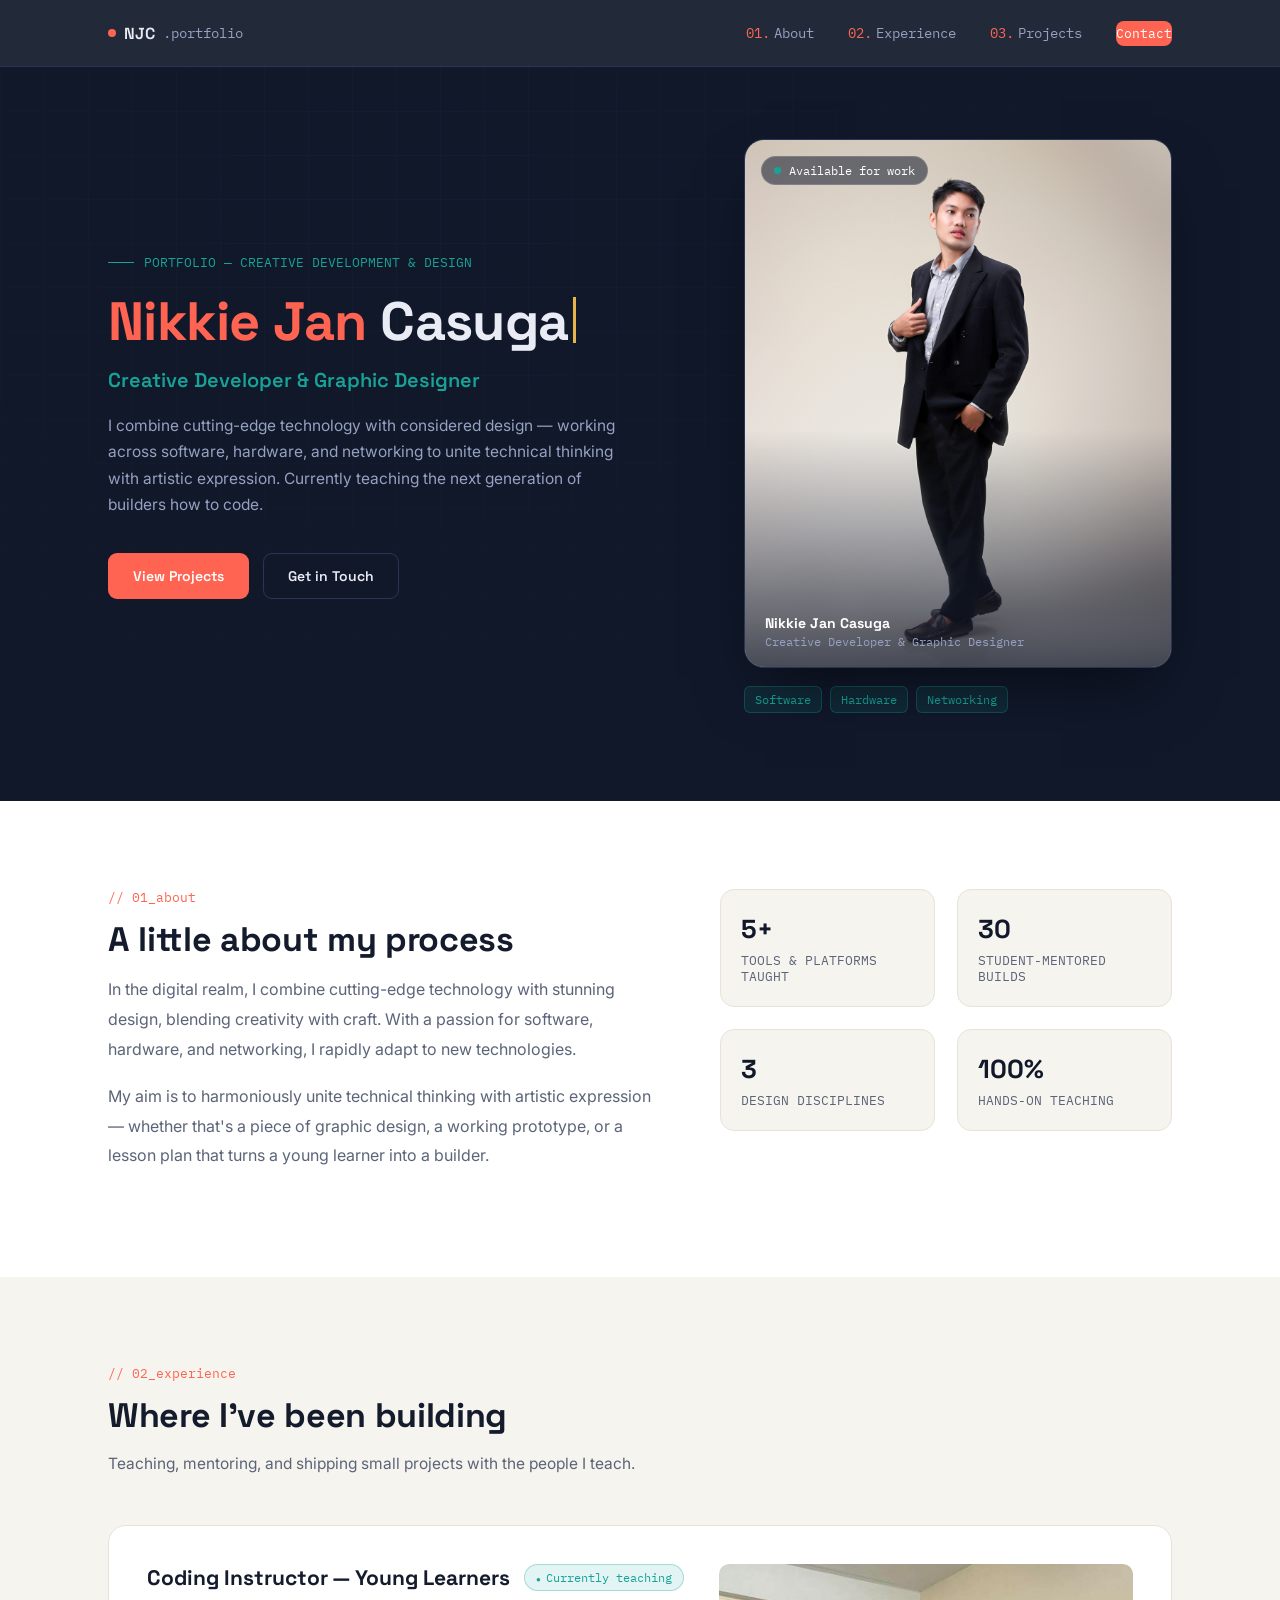
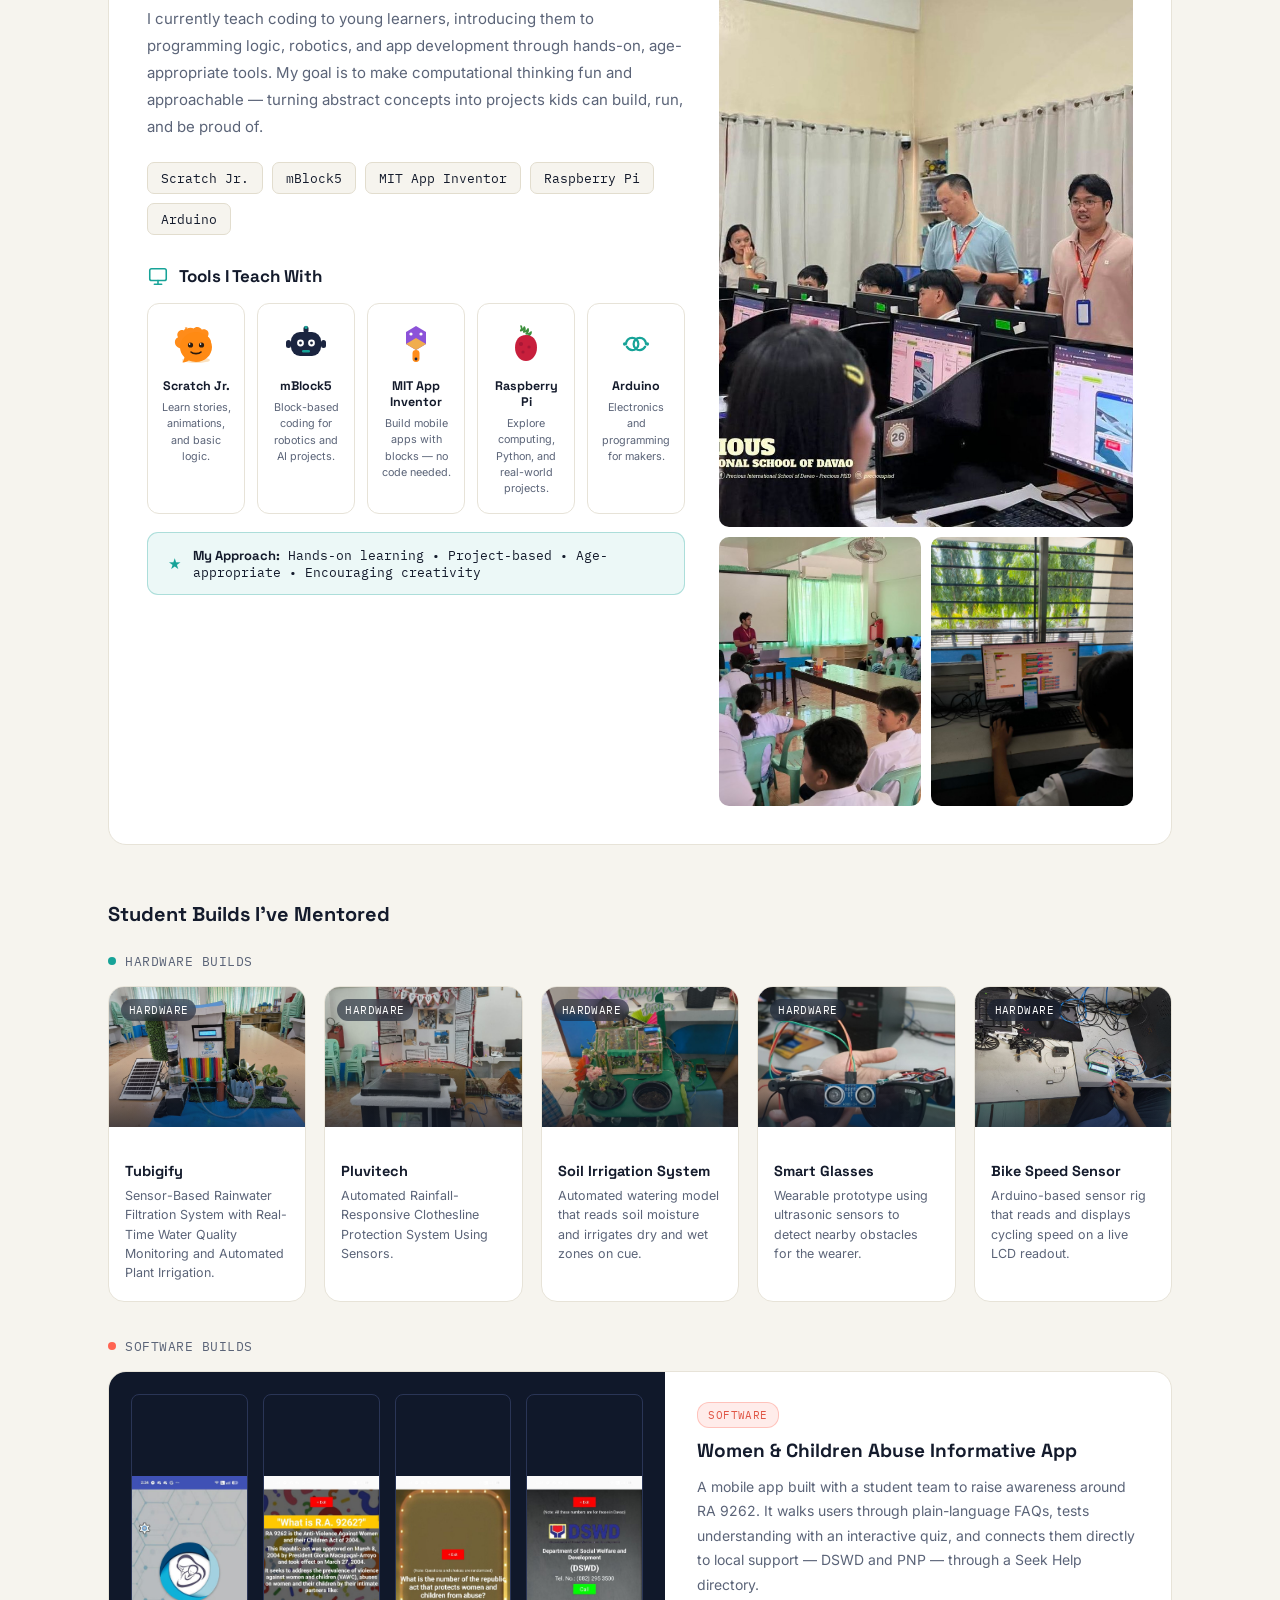
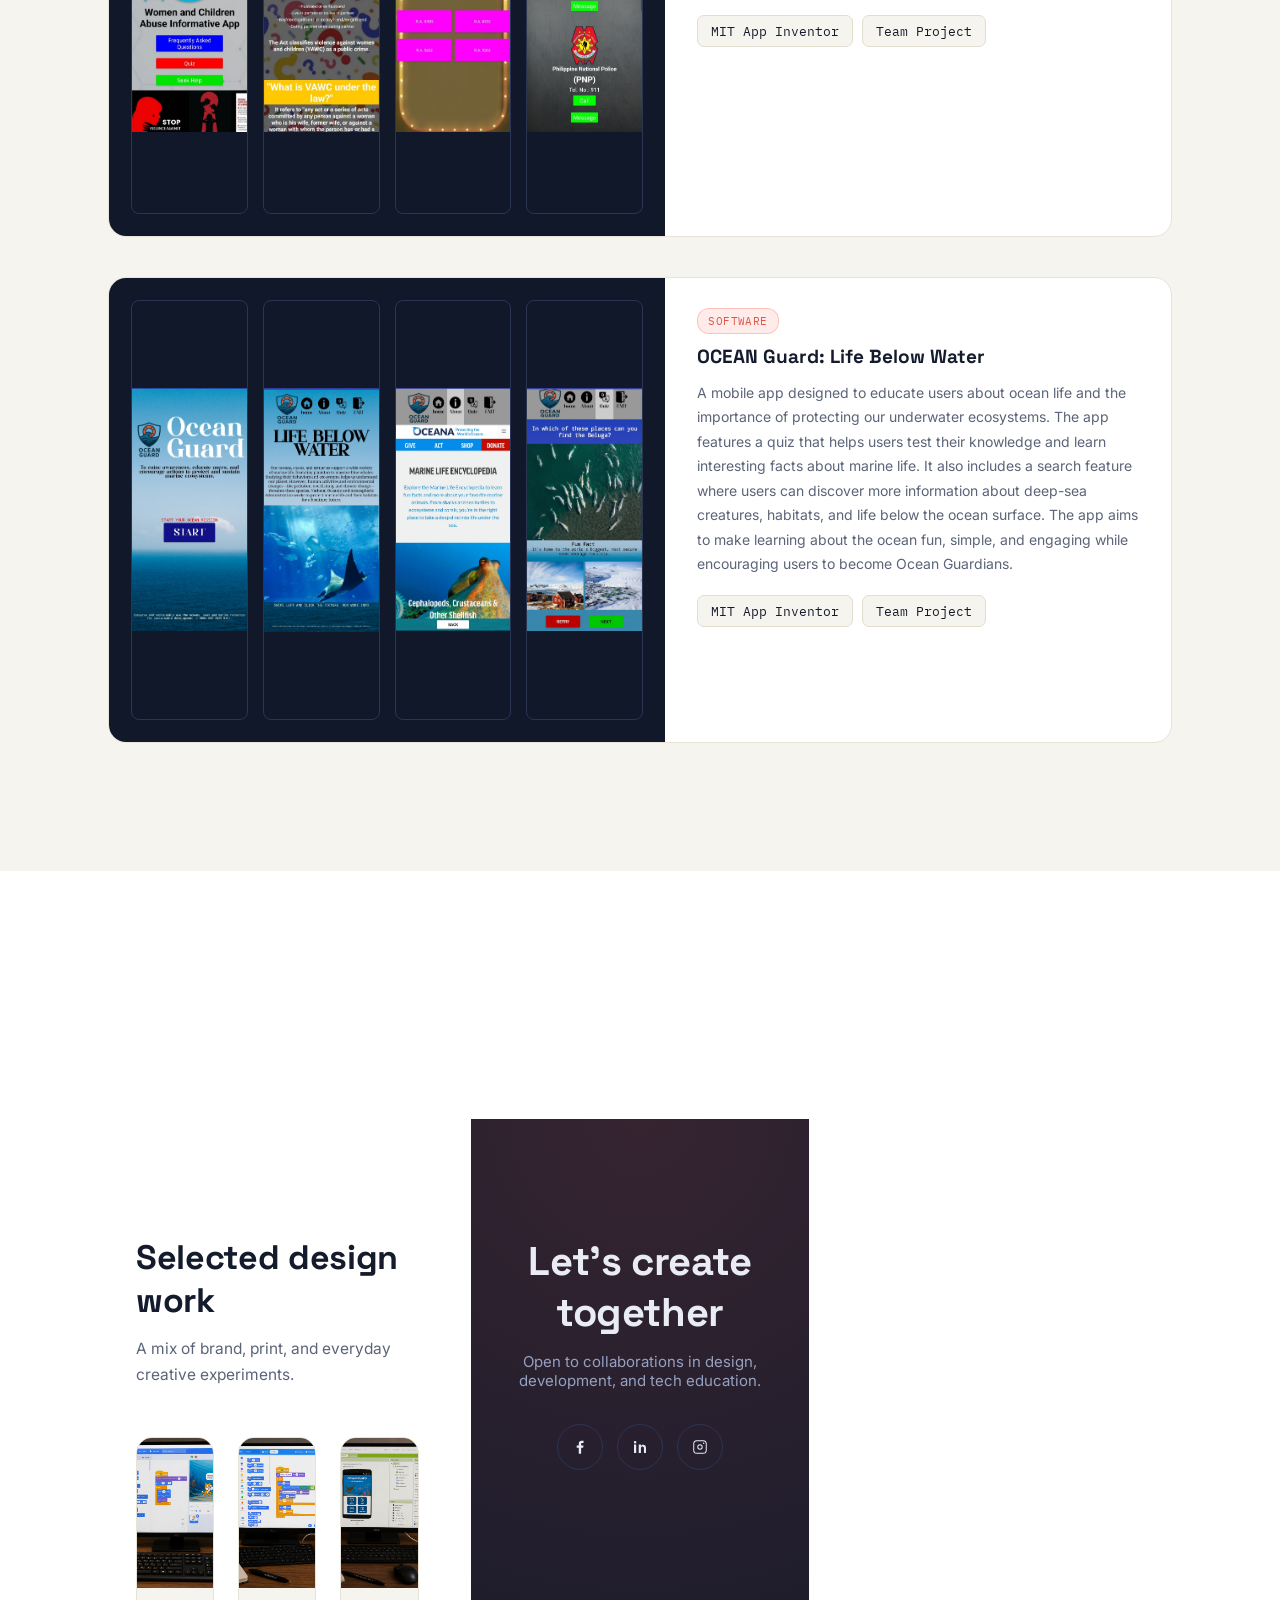
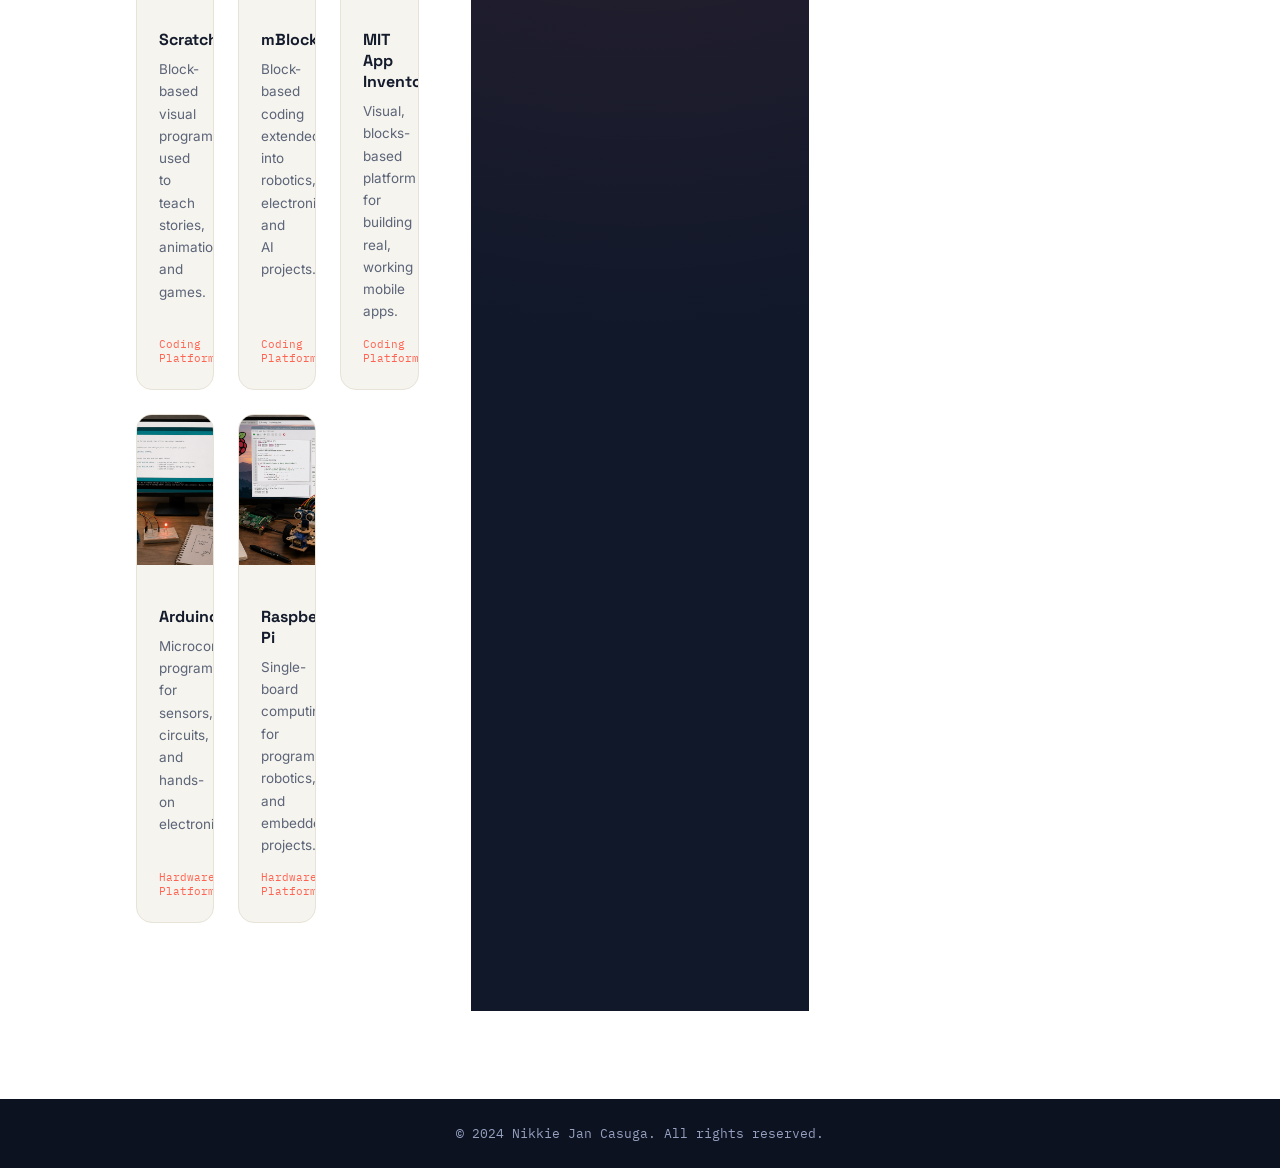
==== commit fd6eea5f: "Update project details and images in index.html" ====
--- a/docs/index.html
+++ b/docs/index.html
@@ -322,60 +322,70 @@
       <p class="section-sub reveal">A mix of brand, print, and everyday creative experiments.</p>
 
       <div class="project-grid">
+    <!-- PROJECTS -->
+  <section class="projects" id="projects">
+    <div class="wrap">
+      <div class="section-label reveal">// 03_projects</div>
+      <h2 class="section-title reveal">Selected design work</h2>
+      <p class="section-sub reveal">A mix of brand, print, and everyday creative experiments.</p>
+
+      <div class="project-grid">
          <!-- PROJECT 1 -->
         <div class="project-card reveal">
           <div class="project-thumb">
-            <img src="pictures/design-csa-graduation.jpg" alt="Vibrant graduation design for Colleges of Southeast Asia">
+            <img src="pictures/Scratch.png" alt="Scratch visual programming projects">
           </div>
           <div class="project-info">
-            <h4>Vibrant Graduation Design</h4>
-            <p>A colorful graduation identity created for Colleges of Southeast Asia — Christian.</p>
-            <div class="project-tag">Graphic Design</div>
-          </div>
-        </div>
-        <div class="project-card reveal">
-          <div class="project-thumb">
-            <img src="pictures/design-be-brilliant-neon.jpg" alt="Be Brilliant neon-style digital art piece">
-          </div>
-          <div class="project-info">
-            <h4>Artistic Design — "Be Brilliant"</h4>
-            <p>A visually striking neon-style showcase piece exploring digital art and light.</p>
-            <div class="project-tag">Digital Art</div>
+            <h4>Scratch</h4>
+            <p>Block-based visual programming used to teach stories, animations, and games.</p>
+            <div class="project-tag">Coding Platform</div>
           </div>
         </div>
         <!-- PROJECT 2 -->
         <div class="project-card reveal">
           <div class="project-thumb">
-            <img src="pictures/design-bird-photography.jpg" alt="Bird in flight, a playful daily photography task">
+            <img src="pictures/MBLOCK.png" alt="mBlock robotics and AI projects">
           </div>
           <div class="project-info">
-            <h4>Playful Task Photographer</h4>
-            <p>A fun, engaging photography exercise built into a daily creative habit.</p>
-            <div class="project-tag">Photography</div>
+            <h4>mBlock</h4>
+            <p>Block-based coding extended into robotics, electronics, and AI projects.</p>
+            <div class="project-tag">Coding Platform</div>
           </div>
         </div>
         <!-- PROJECT 3 -->
-         <div class="project-card reveal">
+        <div class="project-card reveal">
           <div class="project-thumb">
-            <img src="pictures/design-bird-photography.jpg" alt="Bird in flight, a playful daily photography task">
+            <img src="pictures/MIT app inventor.png" alt="MIT App Inventor mobile app projects">
           </div>
           <div class="project-info">
-            <h4>Playful Task Photographer</h4>
-            <p>A fun, engaging photography exercise built into a daily creative habit.</p>
-            <div class="project-tag">Photography</div>
+            <h4>MIT App Inventor</h4>
+            <p>Visual, blocks-based platform for building real, working mobile apps.</p>
+            <div class="project-tag">Coding Platform</div>
           </div>
         </div>
         <!-- PROJECT 4 -->
          <div class="project-card reveal">
           <div class="project-thumb">
-            <img src="pictures/design-bird-photography.jpg" alt="Bird in flight, a playful daily photography task">
+            <img src="pictures/Arduino.png" alt="Arduino electronics and microcontroller projects">
           </div>
           <div class="project-info">
-            <h4>Playful Task Photographer</h4>
-            <p>A fun, engaging photography exercise built into a daily creative habit.</p>
-            <div class="project-tag">Photography</div>
-          </div>
-        </div>
+            <h4>Arduino</h4>
+            <p>Microcontroller programming for sensors, circuits, and hands-on electronics.</p>
+            <div class="project-tag">Hardware Platform</div>
+          </div>
+        </div>
+        <!-- PROJECT 5 -->
+         <div class="project-card reveal">
+          <div class="project-thumb">
+            <img src="pictures/raspi.png" alt="Raspberry Pi computing projects">
+          </div>
+          <div class="project-info">
+            <h4>Raspberry Pi</h4>
+            <p>Single-board computing for programming, robotics, and embedded projects.</p>
+            <div class="project-tag">Hardware Platform</div>
+          </div>
+        </div>
+         <!-- PROJECT end -->
          <!-- PROJECT end -->
       </div>
     </div>
--- a/docs/design.css
+++ b/docs/design.css
@@ -1,1121 +1,389 @@
-:root{
-  --ink:#10182a;
-  --ink-soft:#1b2540;
-  --ink-line:#2a3556;
-  --porcelain:#f6f4ee;
-  --paper:#ffffff;
-  --coral:#ff6452;
-  --coral-dim:#e05646;
-  --teal:#17a398;
-  --gold:#e8b34a;
-  --text-dark:#141b2c;
-  --text-mute:#5b6478;
-  --text-on-ink:#e9ecf5;
-  --text-on-ink-mute:#96a1c2;
-  --radius:14px;
-  --maxw:1120px;
-}
-
-*{
-  box-sizing:border-box;
-}
-
-html{
-  scroll-behavior:smooth;
-}
-
-body{
-  margin:0;
-  background:var(--porcelain);
-  color:var(--text-dark);
-  font-family:'Inter',system-ui,sans-serif;
-  -webkit-font-smoothing:antialiased;
-}
-
-h1,h2,h3{
-  font-family:'Space Grotesk',system-ui,sans-serif;
-  margin:0;
-  letter-spacing:-0.01em;
-}
-
-p{
-  margin:0;
-}
-
-a{
-  color:inherit;
-  text-decoration:none;
-}
-
-button{
-  font-family:inherit;
-}
-
-img{
-  max-width:100%;
-  display:block;
-}
-
-
-/* ---------- REVEAL ---------- */
-
-.reveal{
-  opacity:0;
-  transform:translateY(18px);
-  transition:opacity .6s ease,transform .6s ease;
-}
-
-.reveal.in{
-  opacity:1;
-  transform:translateY(0);
-}
-
-@media(prefers-reduced-motion:reduce){
-
-  .reveal{
-    opacity:1;
-    transform:none;
-    transition:none;
-  }
-
-  html{
-    scroll-behavior:auto;
-  }
-
-}
-
-
-/* ---------- HEADER ---------- */
-
-header{
-  position:sticky;
-  top:0;
-  z-index:100;
-  background:rgba(16,24,42,.92);
-  backdrop-filter:blur(10px);
-  border-bottom:1px solid var(--ink-line);
-}
-
-.nav{
-  display:flex;
-  align-items:center;
-  justify-content:space-between;
-  height:66px;
-  max-width:var(--maxw);
-  margin:0 auto;
-  padding:0 28px;
-}
-
-.logo{
-  color:var(--text-on-ink);
-  font-size:16px;
-  font-weight:600;
-  font-family:'Space Grotesk',sans-serif;
-  display:flex;
-  align-items:center;
-  gap:8px;
-}
-
-.logo .dot{
-  width:8px;
-  height:8px;
-  border-radius:50%;
-  background:var(--coral);
-}
-
-.logo .dim{
-  color:var(--text-on-ink-mute);
-  font-weight:400;
-  font-family:'IBM Plex Mono',monospace;
-  font-size:14px;
-}
-
-.nav-links{
-  display:flex;
-  align-items:center;
-  gap:34px;
-}
-
-.nav-links a{
-  color:var(--text-on-ink-mute);
-  font-size:14px;
-  font-family:'IBM Plex Mono',monospace;
-  padding:4px 0;
-  transition:color .2s ease;
-}
-
-.nav-links a:hover{
-  color:var(--text-on-ink);
-}
-
-.nav-links .num{
-  color:var(--coral);
-  margin-right:4px;
-}
-
-.nav-cta{
-  background:var(--coral);
-  color:#fff!important;
-  padding:9px 18px!important;
-  border-radius:8px;
-}
-
-.burger{
-  display:none;
-  flex-direction:column;
-  gap:5px;
-  background:none;
-  border:none;
-  cursor:pointer;
-  padding:8px;
-}
-
-.burger span{
-  width:22px;
-  height:2px;
-  background:var(--text-on-ink);
-  display:block;
-}
-
-.mobile-menu{
-  display:none;
-  flex-direction:column;
-  background:var(--ink-soft);
-  padding:8px 28px 18px;
-}
-
-.mobile-menu a{
-  color:var(--text-on-ink-mute);
-  font-family:'IBM Plex Mono',monospace;
-  font-size:15px;
-  padding:12px 0;
-  border-bottom:1px solid var(--ink-line);
-}
-
-.mobile-menu.open{
-  display:flex;
-}
-
-
-/* ---------- HERO ---------- */
-
-.hero{
-  background:var(--ink);
-  color:var(--text-on-ink);
-  padding:72px 0 88px;
-  position:relative;
-  overflow:hidden;
-}
-
-.hero::before{
-  content:"";
-  position:absolute;
-  inset:0;
-  background-image:
-    linear-gradient(var(--ink-line) 1px,transparent 1px),
-    linear-gradient(90deg,var(--ink-line) 1px,transparent 1px);
-  background-size:44px 44px;
-  opacity:.14;
-}
-
-.wrap{
-  max-width:var(--maxw);
-  margin:0 auto;
-  padding:0 28px;
-}
-
-.hero-grid{
-  position:relative;
-  z-index:1;
-  display:grid;
-  grid-template-columns:1.15fr .85fr;
-  gap:56px;
-  align-items:center;
-}
-
-.eyebrow{
-  font-family:'IBM Plex Mono',monospace;
-  font-size:13px;
-  color:var(--teal);
-  display:flex;
-  align-items:center;
-  gap:10px;
-  margin-bottom:22px;
-}
-
-.eyebrow::before{
-  content:"";
-  width:26px;
-  height:1px;
-  background:var(--teal);
-}
-
-.hero h1{
-  font-size:clamp(36px,5vw,54px);
-  line-height:1.08;
-}
-
-.hero h1 .first{
-  color:var(--coral);
-}
-
-.hero h1 .last{
-  color:var(--text-on-ink);
-}
-
-.cursor{
-  display:inline-block;
-  width:3px;
-  height:.85em;
-  background:var(--gold);
-  margin-left:4px;
-}
-
-.role{
-  margin-top:16px;
-  font-size:20px;
-  color:var(--teal);
-  font-weight:600;
-}
-
-.hero p.bio{
-  margin-top:20px;
-  max-width:520px;
-  color:var(--text-on-ink-mute);
-  font-size:15.5px;
-  line-height:1.7;
-}
-
-.hero-actions{
-  display:flex;
-  gap:14px;
-  margin-top:34px;
-  flex-wrap:wrap;
-}
-
-.btn{
-  display:inline-flex;
-  align-items:center;
-  justify-content:center;
-  padding:13px 24px;
-  border-radius:9px;
-  font-size:14px;
-  font-weight:600;
-  font-family:'Space Grotesk',sans-serif;
-  border:1px solid transparent;
-  transition:.2s ease;
-}
-
-.btn:hover{
-  transform:translateY(-2px);
-}
-
-.btn-primary{
-  background:var(--coral);
-  color:#fff;
-}
-
-.btn-outline{
-  border-color:var(--ink-line);
-  color:var(--text-on-ink);
-}
-
-
-/* ---------- PHOTO ---------- */
-
-.photo-card{
-  position:relative;
-  border-radius:20px;
-  overflow:hidden;
-  border:1px solid var(--ink-line);
-  box-shadow:0 30px 60px -20px rgba(0,0,0,.55);
-}
-
-.photo-card img{
-  width:100%;
-  aspect-ratio:566/700;
-  object-fit:cover;
-}
-
-.photo-tag{
-  position:absolute;
-  top:16px;
-  left:16px;
-  z-index:2;
-  background:rgba(16,24,42,.55);
-  border-radius:20px;
-  padding:6px 12px;
-  color:#fff;
-  font:11.5px 'IBM Plex Mono',monospace;
-}
-
-.photo-tag .dot{
-  display:inline-block;
-  width:7px;
-  height:7px;
-  border-radius:50%;
-  background:var(--teal);
-  margin-right:8px;
-}
-
-.photo-caption{
-  position:absolute;
-  bottom:0;
-  left:0;
-  right:0;
-  padding:18px 20px;
-  color:var(--text-on-ink-mute);
-  font:12px 'IBM Plex Mono',monospace;
-}
-
-.photo-caption strong{
-  display:block;
-  color:#fff;
-  font:14px 'Space Grotesk',sans-serif;
-  margin-bottom:2px;
-}
-
-
-/* ---------- SECTIONS ---------- */
-
-section{
-  padding:88px 0;
-}
-
-.section-label{
-  margin-bottom:12px;
-  color:var(--coral);
-  font:13px 'IBM Plex Mono',monospace;
-}
-
-.section-title{
-  font-size:clamp(26px,3.4vw,34px);
-  margin-bottom:14px;
-}
-
-.section-sub{
-  color:var(--text-mute);
-  font-size:15.5px;
-  max-width:560px;
-  line-height:1.7;
-  margin-bottom:48px;
-}
-
-
-/* ---------- ABOUT ---------- */
-
-.about{
-  background:var(--paper);
-}
-
-.about-grid{
-  display:grid;
-  grid-template-columns:1.1fr .9fr;
-  gap:60px;
-}
-
-.about-text p{
-  color:var(--text-mute);
-  font-size:16px;
-  line-height:1.85;
-  margin-bottom:18px;
-}
-
-.stat-list{
-  display:grid;
-  grid-template-columns:1fr 1fr;
-  gap:22px;
-}
-
-.stat{
-  background:var(--porcelain);
-  border-radius:var(--radius);
-  padding:22px 20px;
-  border:1px solid #e7e3d8;
-}
-
-.stat .n{
-  font:700 26px 'Space Grotesk',sans-serif;
-}
-
-.stat .l{
-  font:12.5px 'IBM Plex Mono',monospace;
-  color:var(--text-mute);
-  margin-top:6px;
-}
-
-
-/* ---------- EXPERIENCE ---------- */
-
-.experience{
-  background:var(--porcelain);
-}
-
-.exp-card{
-  background:var(--paper);
-  border-radius:18px;
-  border:1px solid #e7e3d8;
-  padding:38px;
-  display:grid;
-  grid-template-columns:1.3fr 1fr;
-  gap:34px;
-  align-items:stretch;
-}
-
-.exp-left{
-  display:flex;
-  flex-direction:column;
-  min-width:0;
-}
-
-.exp-head{
-  display:flex;
-  align-items:center;
-  gap:14px;
-  flex-wrap:wrap;
-  margin-bottom:14px;
-}
-
-.exp-role{
-  font:700 21px 'Space Grotesk',sans-serif;
-}
-
-.pill{
-  background:rgba(23,163,152,.12);
-  color:var(--teal);
-  font:11.5px 'IBM Plex Mono',monospace;
-  padding:5px 11px;
-  border-radius:20px;
-  border:1px solid rgba(23,163,152,.3);
-}
-
-.pill::before{
-  content:"● ";
-  font-size:8px;
-}
-
-.exp-card p{
-  color:var(--text-mute);
-  font-size:15px;
-  line-height:1.8;
-  margin-bottom:22px;
-}
-
-.chips{
-  display:flex;
-  gap:9px;
-  flex-wrap:wrap;
-}
-
-.chip{
-  font:12.5px 'IBM Plex Mono',monospace;
-  padding:7px 13px;
-  border-radius:7px;
-  background:var(--porcelain);
-  border:1px solid #e2ddce;
-}
-
-.exp-gallery{
-  display:grid;
-  grid-template-columns:1fr 1fr;
-  grid-template-rows:2.1fr 1fr;
-  gap:10px;
-  height:100%;
-}
-
-.exp-gallery img{
-  width:100%;
-  height:100%;
-  object-fit:cover;
-  border-radius:10px;
-}
-
-.exp-gallery .g-big{
-  grid-column:1/3;
-}
-
-
-/* ---------- TOOLS ---------- */
-
-.tools-teach{
-  margin-top:30px;
-}
-
-.tools-heading{
-  display:flex;
-  align-items:center;
-  gap:10px;
-  font:700 17px 'Space Grotesk',sans-serif;
-  margin-bottom:16px;
-}
-
-.tools-heading-icon{
-  color:var(--teal);
-}
-
-.tools-grid{
-  display:grid;
-  grid-template-columns:repeat(5,1fr);
-  gap:12px;
-}
-
-.tool-card{
-  background:var(--paper);
-  border:1px solid #e7e3d8;
-  border-radius:12px;
-  padding:16px 12px;
-  text-align:center;
-  transition:.2s ease;
-}
-
-.tool-card:hover{
-  transform:translateY(-3px);
-  box-shadow:0 16px 30px -18px rgba(16,24,42,.25);
-}
-
-.tool-icon{
-  width:48px;
-  height:48px;
-  margin:0 auto 10px;
-  display:flex;
-  justify-content:center;
-  align-items:center;
-}
-
-.tool-emoji{
-  font-size:32px;
-}
-
-.tool-card h5{
-  font:700 12.5px 'Space Grotesk',sans-serif;
-  margin:0 0 6px;
-}
-
-.tool-card p{
-  font-size:10.8px;
-  color:var(--text-mute);
-  line-height:1.5;
-}
-
-
-/* ---------- APPROACH ---------- */
-
-.approach-banner{
-  margin-top:18px;
-  display:flex;
-  align-items:center;
-  gap:12px;
-  background:rgba(23,163,152,.08);
-  border:1px solid rgba(23,163,152,.3);
-  border-radius:11px;
-  padding:14px 20px;
-  font:12.5px 'IBM Plex Mono',monospace;
-}
-
-.approach-icon{
-  color:var(--teal);
-}
-
-
-/* ---------- BUILDS ---------- */
-
-.builds{
-  margin-top:56px;
-}
-
-.builds-label{
-  font:700 20px 'Space Grotesk',sans-serif;
-  margin-bottom:26px;
-}
-
-.build-group-label{
-  display:flex;
-  align-items:center;
-  gap:9px;
-  font:13px 'IBM Plex Mono',monospace;
-  text-transform:uppercase;
-  color:var(--text-mute);
-  margin-bottom:16px;
-}
-
-.sw-label{
-  margin-top:36px;
-}
-
-.group-dot{
-  width:8px;
-  height:8px;
-  border-radius:50%;
-  background:var(--coral);
-}
-
-.build-grid{
-  display:grid;
-  grid-template-columns:repeat(5,1fr);
-  gap:18px;
-}
-
-.build-card{
-  background:var(--paper);
-  border-radius:16px;
-  overflow:hidden;
-  border:1px solid #e7e3d8;
-  transition:.25s ease;
-}
-
-.build-card:hover{
-  transform:translateY(-4px);
-  box-shadow:0 20px 40px -20px rgba(16,24,42,.25);
-}
-
-.build-visual{
-  height:140px;
-  position:relative;
-  overflow:hidden;
-}
-
-.build-visual img{
-  width:100%;
-  height:100%;
-  object-fit:cover;
-}
-
-.build-visual .tag{
-  position:absolute;
-  top:12px;
-  left:12px;
-  z-index:1;
-  color:#fff;
-  background:rgba(16,24,42,.55);
-  padding:4px 8px;
-  border-radius:12px;
-  font:10.5px 'IBM Plex Mono',monospace;
-}
-
-.build-body{
-  padding:16px;
-}
-
-.build-body h4{
-  font:14.5px 'Space Grotesk',sans-serif;
-  margin-bottom:6px;
-}
-
-.build-body p{
-  font-size:12.5px;
-  color:var(--text-mute);
-  line-height:1.55;
-}
-
-
-/* ---------- SOFTWARE FEATURE ---------- */
-
-.sw-feature{
-  background:var(--paper);
-  border:1px solid #e7e3d8;
-  border-radius:18px;
-  display:grid;
-  grid-template-columns:1.1fr 1fr;
-  overflow:hidden;
-  margin-bottom:40px;
-}
-
-.sw-shots{
-  display:grid;
-  grid-template-columns:repeat(4,1fr);
-  gap:15px;
-  padding:22px;
-  background:var(--ink);
-}
-
-.sw-shots img{
-  width:100%;
-  height:420px;
-  object-fit:contain;
-  background:var(--ink);
-  border-radius:8px;
-  border:1px solid var(--ink-line);
-}
-
-.sw-info{
-  padding:30px 32px;
-}
-
-.sw-info h4{
-  font:19px 'Space Grotesk',sans-serif;
-  margin:10px 0 12px;
-}
-
-.sw-info p{
-  font-size:14px;
-  color:var(--text-mute);
-  line-height:1.75;
-  margin-bottom:18px;
-}
-
-.sw-tag{
-  display:inline-block;
-  color:var(--coral-dim);
-  background:rgba(255,100,82,.12);
-  border:1px solid rgba(255,100,82,.3);
-  padding:5px 10px;
-  border-radius:12px;
-  font:11px 'IBM Plex Mono',monospace;
-}
-
-
-/* ---------- APK BUTTON ---------- */
-
-.apk-btn{
-  display:inline-flex;
-  align-items:center;
-  justify-content:center;
-
-  padding:10px 16px;
-  margin-top:4px;
-
-  border:none;
-  border-radius:8px;
-
-  background:var(--coral);
-  color:#fff;
-
-  font:500 12px 'IBM Plex Mono',monospace;
-
-  cursor:pointer;
-
-  transition:.2s ease;
-}
-
-.apk-btn:hover{
-  background:var(--coral-dim);
-  transform:translateY(-2px);
-  box-shadow:0 8px 20px -10px rgba(16,24,42,.4);
-}
-
-.apk-btn:active{
-  transform:translateY(0);
-}
-
-
-/* ---------- PROJECTS ---------- */
-
-.projects{
-  background:var(--paper);
-}
-
-.project-grid{
-  display:grid;
-  grid-template-columns:repeat(3,1fr);
-  gap:24px;
-}
-
-.project-card{
-  border-radius:16px;
-  overflow:hidden;
-  background:var(--porcelain);
-  border:1px solid #e7e3d8;
-  transition:.25s ease;
-}
-
-.project-card:hover{
-  transform:translateY(-5px);
-  box-shadow:0 24px 50px -24px rgba(16,24,42,.3);
-}
-
-.project-thumb{
-  height:180px;
-  overflow:hidden;
-  background:var(--porcelain);
-}
-
-.project-thumb img{
-  width:100%;
-  height:100%;
-  object-fit:contain;
-}
-
-.project-info{
-  padding:20px 22px 24px;
-}
-
-.project-info h4{
-  font:16px 'Space Grotesk',sans-serif;
-  margin-bottom:8px;
-}
-
-.project-info p{
-  font-size:13.5px;
-  color:var(--text-mute);
-  line-height:1.65;
-}
-
-.project-tag{
-  margin-top:14px;
-  color:var(--coral);
-  font:11px 'IBM Plex Mono',monospace;
-}
-
-
-/* ---------- CONTACT ---------- */
-
-.contact{
-  background:var(--ink);
-  color:var(--text-on-ink);
-  text-align:center;
-}
-
-.contact .inner{
-  position:relative;
-  z-index:1;
-}
-
-.contact h2{
-  font-size:clamp(28px,4vw,40px);
-}
-
-.contact p{
-  color:var(--text-on-ink-mute);
-  margin-top:14px;
-  font-size:15px;
-}
-
-.socials{
-  display:flex;
-  gap:14px;
-  justify-content:center;
-  margin-top:34px;
-}
-
-.social{
-  width:46px;
-  height:46px;
-  border-radius:50%;
-  display:flex;
-  align-items:center;
-  justify-content:center;
-  border:1px solid var(--ink-line);
-  color:var(--text-on-ink);
-  transition:.2s ease;
-}
-
-.social:hover{
-  border-color:var(--teal);
-  color:var(--teal);
-  transform:translateY(-3px);
-}
-
-.social svg{
-  width:18px;
-  height:18px;
-}
-
-footer{
-  background:#0c1220;
-  color:var(--text-on-ink-mute);
-  text-align:center;
-  padding:26px 0;
-  font:13px 'IBM Plex Mono',monospace;
-}
-
-
-/* =========================================
-   TABLET
-========================================= */
-
-@media(max-width:860px){
-
+  :root{
+    --ink:#10182a;
+    --ink-soft:#1b2540;
+    --ink-line:#2a3556;
+    --porcelain:#f6f4ee;
+    --paper:#ffffff;
+    --coral:#ff6452;
+    --coral-dim:#e05646;
+    --teal:#17a398;
+    --gold:#e8b34a;
+    --text-dark:#141b2c;
+    --text-mute:#5b6478;
+    --text-on-ink:#e9ecf5;
+    --text-on-ink-mute:#96a1c2;
+    --radius:14px;
+    --maxw:1120px;
+  }
+  *{box-sizing:border-box;}
+  html{scroll-behavior:smooth;}
+  body{
+    margin:0;
+    background:var(--porcelain);
+    color:var(--text-dark);
+    font-family:'Inter',system-ui,sans-serif;
+    -webkit-font-smoothing:antialiased;
+  }
+  h1,h2,h3{font-family:'Space Grotesk',system-ui,sans-serif; margin:0; letter-spacing:-0.01em;}
+  p{margin:0;}
+  a{color:inherit; text-decoration:none;}
+  .mono{font-family:'IBM Plex Mono',monospace;}
+  .wrap{max-width:var(--maxw); margin:0 auto; padding:0 28px;}
+  img{max-width:100%; display:block;}
+  button{font-family:inherit;}
+
+  /* ---------- reveal on scroll ---------- */
+  .reveal{opacity:0; transform:translateY(18px); transition:opacity .6s ease, transform .6s ease;}
+  .reveal.in{opacity:1; transform:translateY(0);}
+  @media (prefers-reduced-motion: reduce){
+    .reveal{opacity:1; transform:none; transition:none;}
+    html{scroll-behavior:auto;}
+  }
+
+  /* ---------- header ---------- */
+  header{
+    position:sticky; top:0; z-index:100;
+    background:rgba(16,24,42,0.92);
+    backdrop-filter:blur(10px);
+    border-bottom:1px solid var(--ink-line);
+  }
+  .nav{
+    display:flex; align-items:center; justify-content:space-between;
+    height:66px; max-width:var(--maxw); margin:0 auto; padding:0 28px;
+  }
+  .logo{
+    color:var(--text-on-ink); font-size:16px; font-weight:600; font-family:'Space Grotesk',sans-serif;
+    display:flex; align-items:center; gap:8px;
+  }
+  .logo .dot{width:8px;height:8px;border-radius:50%;background:var(--coral); display:inline-block;}
+  .logo .dim{color:var(--text-on-ink-mute); font-weight:400; font-family:'IBM Plex Mono',monospace; font-size:14px;}
+  .nav-links{display:flex; align-items:center; gap:34px;}
+  .nav-links a{
+    color:var(--text-on-ink-mute); font-size:14px; font-family:'IBM Plex Mono',monospace;
+    position:relative; padding:4px 0; transition:color .2s ease;
+  }
+  .nav-links a:hover{color:var(--text-on-ink);}
+  .nav-links a .num{color:var(--coral); margin-right:4px;}
+  .nav-cta{
+    background:var(--coral); color:#fff !important; padding:9px 18px; border-radius:8px;
+    font-family:'IBM Plex Mono',monospace !important; font-size:13px !important;
+  }
+  .burger{display:none; flex-direction:column; gap:5px; background:none; border:none; cursor:pointer; padding:8px;}
+  .burger span{width:22px; height:2px; background:var(--text-on-ink); display:block; transition:.25s;}
+  .mobile-menu{
+    display:none; flex-direction:column; gap:2px; background:var(--ink-soft);
+    border-bottom:1px solid var(--ink-line); padding:8px 28px 18px;
+  }
+  .mobile-menu a{
+    color:var(--text-on-ink-mute); font-family:'IBM Plex Mono',monospace; font-size:15px;
+    padding:12px 0; border-bottom:1px solid var(--ink-line);
+  }
+  .mobile-menu a:last-child{border-bottom:none;}
+  .mobile-menu.open{display:flex;}
+
+  /* ---------- hero ---------- */
+  .hero{
+    background:var(--ink);
+    color:var(--text-on-ink);
+    padding:72px 0 88px;
+    position:relative;
+    overflow:hidden;
+  }
+  .hero::before{
+    content:"";
+    position:absolute; inset:0;
+    background-image:
+      linear-gradient(var(--ink-line) 1px, transparent 1px),
+      linear-gradient(90deg, var(--ink-line) 1px, transparent 1px);
+    background-size:44px 44px;
+    opacity:0.14;
+    mask-image:radial-gradient(ellipse at 30% 20%, black 10%, transparent 70%);
+  }
   .hero-grid{
-    grid-template-columns:1fr;
-  }
-
-  .about-grid{
-    grid-template-columns:1fr;
-    gap:40px;
-  }
-
-  .project-grid{
-    grid-template-columns:1fr 1fr;
-  }
-
-  .build-grid{
-    grid-template-columns:1fr 1fr 1fr;
-  }
-
+    position:relative; z-index:1;
+    display:grid; grid-template-columns:1.15fr 0.85fr; gap:56px; align-items:center;
+  }
+  .eyebrow{
+    font-family:'IBM Plex Mono',monospace; font-size:13px; color:var(--teal);
+    display:flex; align-items:center; gap:10px; margin-bottom:22px;
+  }
+  .eyebrow::before{content:""; width:26px; height:1px; background:var(--teal); display:inline-block;}
+  .hero h1{
+    font-size:clamp(36px,5vw,54px); line-height:1.08; font-weight:700;
+  }
+  .hero h1 .first{color:var(--coral);}
+  .hero h1 .last{color:var(--text-on-ink);}
+  .cursor{
+    display:inline-block; width:3px; height:0.85em; background:var(--gold);
+    margin-left:4px; animation:blink 1.1s steps(1) infinite; vertical-align:-0.05em;
+  }
+  @keyframes blink{50%{opacity:0;}}
+  .role{
+    margin-top:16px; font-size:clamp(17px,2vw,20px); color:var(--teal); font-weight:600;
+    font-family:'Space Grotesk',sans-serif;
+  }
+  .hero p.bio{
+    margin-top:20px; max-width:520px; color:var(--text-on-ink-mute); font-size:15.5px; line-height:1.7;
+  }
+  .hero-actions{display:flex; gap:14px; margin-top:34px; flex-wrap:wrap;}
+  .btn{
+    display:inline-flex; align-items:center; gap:8px;
+    padding:13px 24px; border-radius:9px; font-size:14px; font-weight:600;
+    font-family:'Space Grotesk',sans-serif; cursor:pointer; border:1px solid transparent;
+    transition:transform .18s ease, background .18s ease, border-color .18s ease;
+  }
+  .btn:hover{transform:translateY(-2px);}
+  .btn-primary{background:var(--coral); color:#fff;}
+  .btn-primary:hover{background:var(--coral-dim);}
+  .btn-outline{border-color:var(--ink-line); color:var(--text-on-ink);}
+  .btn-outline:hover{border-color:var(--teal); color:var(--teal);}
+
+  /* photo card (hero visual) */
+  .photo-card{
+    position:relative; border-radius:20px; overflow:hidden;
+    box-shadow:0 30px 60px -20px rgba(0,0,0,0.55);
+    border:1px solid var(--ink-line);
+  }
+  .photo-card::before{
+    content:""; position:absolute; inset:0; z-index:1; pointer-events:none;
+    background:linear-gradient(180deg, rgba(16,24,42,0) 55%, rgba(16,24,42,0.75) 100%);
+  }
+  .photo-card img{width:100%; height:100%; object-fit:cover; display:block; aspect-ratio:566/700;}
+  .photo-tag{
+    position:absolute; top:16px; left:16px; z-index:2;
+    display:flex; align-items:center; gap:8px;
+    background:rgba(16,24,42,0.55); backdrop-filter:blur(6px);
+    border:1px solid rgba(255,255,255,0.15); border-radius:20px;
+    padding:6px 12px; font-family:'IBM Plex Mono',monospace; font-size:11.5px; color:#fff;
+  }
+  .photo-tag .dot{width:7px; height:7px; border-radius:50%; background:var(--teal); display:inline-block;}
+  .photo-caption{
+    position:absolute; bottom:0; left:0; right:0; z-index:2; padding:18px 20px;
+    font-family:'IBM Plex Mono',monospace; font-size:12px; color:var(--text-on-ink-mute);
+  }
+  .photo-caption strong{color:#fff; font-family:'Space Grotesk',sans-serif; font-size:14px; display:block; margin-bottom:2px;}
+  .badges{display:flex; gap:8px; margin-top:18px; flex-wrap:wrap;}
+  .badge{
+    font-family:'IBM Plex Mono',monospace; font-size:11.5px; padding:5px 10px; border-radius:6px;
+    background:rgba(23,163,152,0.12); color:var(--teal); border:1px solid rgba(23,163,152,0.3);
+  }
+
+  /* ---------- section shell ---------- */
+  section{padding:88px 0;}
+  .section-label{
+    display:flex; align-items:center; gap:12px; margin-bottom:12px;
+    font-family:'IBM Plex Mono',monospace; font-size:13px; color:var(--coral);
+  }
+  .section-title{font-size:clamp(26px,3.4vw,34px); font-weight:700; margin-bottom:14px;}
+  .section-sub{color:var(--text-mute); font-size:15.5px; max-width:560px; line-height:1.7; margin-bottom:48px;}
+
+  /* ---------- about strip ---------- */
+  .about{background:var(--paper);}
+  .about-grid{display:grid; grid-template-columns:1.1fr 0.9fr; gap:60px; align-items:start;}
+  .about-text p{color:var(--text-mute); font-size:16px; line-height:1.85; margin-bottom:18px;}
+  .stat-list{display:grid; grid-template-columns:1fr 1fr; gap:22px;}
+  .stat{
+    background:var(--porcelain); border-radius:var(--radius); padding:22px 20px;
+    border:1px solid #e7e3d8;
+  }
+  .stat .n{font-family:'Space Grotesk',sans-serif; font-size:26px; font-weight:700; color:var(--ink);}
+  .stat .l{font-size:12.5px; color:var(--text-mute); margin-top:6px; font-family:'IBM Plex Mono',monospace;}
+
+  /* ---------- experience ---------- */
+  .experience{background:var(--porcelain);}
   .exp-card{
-    grid-template-columns:1fr;
-    gap:28px;
-  }
-
-  .exp-gallery{
-    height:340px;
-  }
-
+    background:var(--paper); border-radius:18px; border:1px solid #e7e3d8;
+    padding:38px; display:grid; grid-template-columns:1.3fr 1fr; gap:34px; align-items:stretch;
+  }
+  .exp-left{display:flex; flex-direction:column;}
+  .exp-gallery{display:grid; grid-template-columns:1fr 1fr; grid-template-rows:2.1fr 1fr; gap:10px; height:100%;}
+  .exp-gallery img{width:100%; height:100%; object-fit:cover; border-radius:10px; display:block;}
+  .exp-gallery .g-big{grid-column:1 / 3;}
+  .exp-gallery .g-small{}
+  .exp-head{display:flex; align-items:center; gap:14px; flex-wrap:wrap; margin-bottom:14px;}
+  .exp-role{font-size:21px; font-weight:700; font-family:'Space Grotesk',sans-serif;}
+  .pill{
+    background:rgba(23,163,152,0.12); color:var(--teal); font-family:'IBM Plex Mono',monospace;
+    font-size:11.5px; padding:5px 11px; border-radius:20px; border:1px solid rgba(23,163,152,0.3);
+  }
+  .pill::before{content:"● "; font-size:8px; color:var(--teal);}
+  .exp-card p{color:var(--text-mute); font-size:15px; line-height:1.8; max-width:640px; margin-bottom:22px;}
+  .chips{display:flex; gap:9px; flex-wrap:wrap;}
+  .chip{
+    font-family:'IBM Plex Mono',monospace; font-size:12.5px; padding:7px 13px; border-radius:7px;
+    background:var(--porcelain); border:1px solid #e2ddce; color:var(--text-dark);
+  }
+
+  /* tools I teach with */
+  .tools-teach{margin-top:30px;}
+  .tools-heading{
+    display:flex; align-items:center; gap:10px;
+    font-family:'Space Grotesk',sans-serif; font-weight:700; font-size:17px;
+    color:var(--text-dark); margin-bottom:16px;
+  }
+  .tools-heading-icon{width:22px; height:22px; color:var(--teal); flex-shrink:0;}
+  .tools-grid{display:grid; grid-template-columns:repeat(5,1fr); gap:12px;}
+  .tool-card{
+    background:var(--paper); border:1px solid #e7e3d8; border-radius:12px;
+    padding:16px 12px; text-align:center; transition:transform .2s ease, box-shadow .2s ease;
+  }
+  .tool-card:hover{transform:translateY(-3px); box-shadow:0 16px 30px -18px rgba(16,24,42,0.25);}
+  .tool-icon{
+    width:48px; height:48px; margin:0 auto 10px; display:flex; align-items:center; justify-content:center;
+  }
+  .tool-icon svg{width:100%; height:100%;}
+  .tool-card h5{
+    font-family:'Space Grotesk',sans-serif; font-size:12.5px; font-weight:700; margin:0 0 6px; color:var(--text-dark);
+  }
+  .tool-card p{
+    font-size:10.8px; color:var(--text-mute); line-height:1.5; margin:0; max-width:none;
+  }
+
+  /* approach banner */
+  .approach-banner{
+    margin-top:18px; display:flex; align-items:center; gap:12px;
+    background:rgba(23,163,152,0.08); border:1px solid rgba(23,163,152,0.3);
+    border-radius:11px; padding:14px 20px;
+    font-family:'IBM Plex Mono',monospace; font-size:12.5px; color:var(--text-dark);
+  }
+  .approach-banner strong{font-family:'Space Grotesk',sans-serif; font-size:13px;}
+  .approach-icon{color:var(--teal); font-size:15px; flex-shrink:0;}
+
+  /* student builds */
+  .builds{margin-top:56px;}
+  .builds-label{font-family:'Space Grotesk',sans-serif; font-weight:700; font-size:20px; margin-bottom:26px;}
+  .build-group-label{
+    display:flex; align-items:center; gap:9px; font-family:'IBM Plex Mono',monospace;
+    font-size:13px; text-transform:uppercase; letter-spacing:0.04em; color:var(--text-mute);
+    margin-bottom:16px;
+  }
+  .build-group-label.sw-label{margin-top:36px;}
+  .group-dot{width:8px; height:8px; border-radius:50%; display:inline-block;}
+  .group-dot.hw{background:var(--teal);}
+  .group-dot.sw{background:var(--coral);}
+  .build-grid{display:grid; grid-template-columns:repeat(5,1fr); gap:18px;}
+  .build-card{
+    background:var(--paper); border-radius:16px; overflow:hidden; border:1px solid #e7e3d8;
+    transition:transform .25s ease, box-shadow .25s ease;
+  }
+  .build-card:hover{transform:translateY(-4px); box-shadow:0 20px 40px -20px rgba(16,24,42,0.25);}
+  .build-visual{
+    height:140px; position:relative; overflow:hidden;
+  }
+  .build-visual img{width:100%; height:100%; object-fit:cover; display:block;}
+  .build-visual::after{
+    content:""; position:absolute; inset:0;
+    background:linear-gradient(180deg, rgba(16,24,42,0) 55%, rgba(16,24,42,0.65) 100%);
+  }
+  .build-visual .tag{
+    position:absolute; top:12px; left:12px; z-index:1; font-family:'IBM Plex Mono',monospace; font-size:10.5px;
+    color:#fff; letter-spacing:0.04em; text-transform:uppercase;
+    background:rgba(16,24,42,0.55); padding:4px 8px; border-radius:12px; backdrop-filter:blur(4px);
+  }
+  .build-body{padding:16px 16px 18px;}
+  .build-body h4{font-family:'Space Grotesk',sans-serif; font-size:14.5px; margin-bottom:6px;}
+  .build-body p{font-size:12.5px; color:var(--text-mute); line-height:1.55;}
+
+  /* software feature card */
   .sw-feature{
-    grid-template-columns:1fr;
-  }
-
-  .tools-grid{
-    grid-template-columns:repeat(3,1fr);
-  }
-
-}
-
-
-/* =========================================
-   MOBILE
-========================================= */
-
-@media(max-width:640px){
-
-  .nav-links{
-    display:none;
-  }
-
-  .burger{
-    display:flex;
-  }
-
-  section{
-    padding:64px 0;
-  }
-
-  .wrap{
-    padding:0 20px;
-  }
-
-  .hero{
-    padding:48px 0 60px;
-  }
-
-  .project-grid{
-    grid-template-columns:1fr;
-  }
-
-  .stat-list{
-    grid-template-columns:1fr 1fr;
-  }
-
-
-  /* EXPERIENCE MOBILE */
-
-  .exp-card{
-    display:flex;
-    flex-direction:column;
-    width:100%;
-    padding:26px 22px;
-    gap:28px;
-    overflow:hidden;
-  }
-
-  .exp-left{
-    width:100%;
-  }
-
-  .exp-head{
-    align-items:flex-start;
-    gap:8px;
-  }
-
-  .exp-role{
-    font-size:19px;
-    line-height:1.3;
-  }
-
-  .exp-card p{
-    font-size:14px;
-    line-height:1.7;
-  }
-
-  .exp-gallery{
-    order:0;
+    background:var(--paper); border:1px solid #e7e3d8; border-radius:18px;
+    display:grid; grid-template-columns:1.1fr 1fr; gap:0; overflow:hidden;
+    margin-bottom: 40px;
+  }
+  .sw-shots{
     display:grid;
-    grid-template-columns:1fr 1fr;
-    grid-template-rows:auto auto;
-    width:100%;
-    height:auto;
-    gap:8px;
-  }
-
-  .exp-gallery img{
-    width:100%;
-    height:auto;
-    object-fit:cover;
-  }
-
-  .exp-gallery .g-big{
-    grid-column:1 / 3;
-    aspect-ratio:4/3;
-  }
-
-  .exp-gallery .g-small{
-    aspect-ratio:1/1;
-  }
-
-
-  /* TOOLS */
-
-  .tools-grid{
-    grid-template-columns:1fr 1fr;
-  }
-
-
-  /* BUILDS */
-
-  .build-grid{
-    grid-template-columns:1fr 1fr;
-  }
-
-
-  /* SOFTWARE */
-
-  .sw-shots{
-    grid-template-columns:1fr 1fr;
-    gap:10px;
-  }
-
+    grid-template-columns:repeat(4,1fr);
+    gap:15px;
+    padding:22px;
+    background:var(--ink);
+  }
   .sw-shots img{
-    height:300px;
-  }
-
-  .sw-info{
-    padding:24px 22px;
-  }
-
-
-  .hero-actions .btn{
-    flex:1;
-  }
-
-}
-
-
-/* =========================================
-   SMALL PHONES
-========================================= */
-
-@media(max-width:450px){
-
-  .exp-card{
-    padding:20px 16px;
-    gap:24px;
-  }
-
-  .exp-role{
-    font-size:18px;
-  }
-
-  .exp-card p{
-    font-size:14px;
-  }
-
-  .chip{
-    font-size:11px;
-    padding:6px 10px;
-  }
-
-  .exp-gallery{
-    gap:7px;
-  }
-
-}
+    width: 100%;
+    height: 420px;
+    aspect-ratio: 9/16;
+    object-fit: contain;
+    object-position: center;
+    background-color: var(--ink);
+    border-radius: 8px;
+    display: block;
+    border: 1px solid var(--ink-line);
+  }
+  .sw-info{padding:30px 32px;}
+  .sw-info h4{font-family:'Space Grotesk',sans-serif; font-size:19px; margin:10px 0 12px;}
+  .sw-info p{font-size:14px; color:var(--text-mute); line-height:1.75; margin-bottom:18px;}
+  .tag.sw-tag{
+    position:static; display:inline-block; background:rgba(255,100,82,0.12); color:var(--coral-dim);
+    border:1px solid rgba(255,100,82,0.3); font-family:'IBM Plex Mono',monospace; font-size:11px;
+    padding:5px 10px; border-radius:12px; text-transform:uppercase; letter-spacing:0.04em;
+  }
+
+  /* ---------- projects ---------- */
+  .projects{background:var(--paper);}
+  .project-grid{display:grid; grid-template-columns:repeat(3,1fr); gap:24px;}
+  .project-card{
+    border-radius:16px; overflow:hidden; background:var(--porcelain); border:1px solid #e7e3d8;
+    transition:transform .25s ease, box-shadow .25s ease; display:flex; flex-direction:column;
+  }
+  .project-card:hover{transform:translateY(-5px); box-shadow:0 24px 50px -24px rgba(16,24,42,0.3);}
+  .project-thumb{
+    height:150px; position:relative; overflow:hidden;
+  }
+  .project-thumb img{width:100%; height:100%; object-fit:cover; display:block; transition:transform .4s ease;}
+  .project-card:hover .project-thumb img{transform:scale(1.06);}
+  .project-info{padding:20px 22px 24px; flex:1; display:flex; flex-direction:column;}
+  .project-info h4{font-size:16px; font-family:'Space Grotesk',sans-serif; margin-bottom:8px;}
+  .project-info p{font-size:13.5px; color:var(--text-mute); line-height:1.65; flex:1;}
+  .project-tag{
+    margin-top:14px; font-family:'IBM Plex Mono',monospace; font-size:11px; color:var(--coral);
+  }
+
+  /* ---------- contact ---------- */
+  .contact{
+    background:var(--ink); color:var(--text-on-ink); text-align:center;
+    position:relative; overflow:hidden;
+  }
+  .contact::before{
+    content:""; position:absolute; inset:0;
+    background:radial-gradient(circle at 50% 0%, rgba(255,100,82,0.16), transparent 55%);
+  }
+  .contact .inner{position:relative; z-index:1;}
+  .contact h2{font-size:clamp(28px,4vw,40px);}
+  .contact p{color:var(--text-on-ink-mute); margin-top:14px; font-size:15px;}
+  .socials{display:flex; gap:14px; justify-content:center; margin-top:34px;}
+  .social{
+    width:46px; height:46px; border-radius:50%; display:flex; align-items:center; justify-content:center;
+    border:1px solid var(--ink-line); color:var(--text-on-ink); transition:.2s ease;
+  }
+  .social:hover{border-color:var(--teal); color:var(--teal); transform:translateY(-3px);}
+  .social svg{width:18px; height:18px;}
+
+  footer{background:#0c1220; color:var(--text-on-ink-mute); text-align:center; padding:26px 0; font-size:13px; font-family:'IBM Plex Mono',monospace;}
+
+  /* ---------- responsive ---------- */
+  @media (max-width:860px){
+    .hero-grid{grid-template-columns:1fr;}
+    .about-grid{grid-template-columns:1fr; gap:40px;}
+    .project-grid{grid-template-columns:1fr 1fr;}
+    .build-grid{grid-template-columns:1fr 1fr 1fr;}
+    .exp-card{grid-template-columns:1fr; gap:28px;}
+    .exp-gallery{order:-1; height:340px;}
+    .sw-feature{grid-template-columns:1fr;}
+    .sw-shots{grid-template-columns:repeat(4,1fr);}
+    .tools-grid{grid-template-columns:repeat(3,1fr);}
+  }
+  @media (max-width:640px){
+    .nav-links{display:none;}
+    .burger{display:flex;}
+    section{padding:64px 0;}
+    .hero{padding:48px 0 60px;}
+    .wrap{padding:0 20px;}
+    .project-grid{grid-template-columns:1fr;}
+    .stat-list{grid-template-columns:1fr 1fr;}
+    .exp-card{padding:26px 22px;}
+    .hero-actions .btn{flex:1; justify-content:center;}
+    .build-grid{grid-template-columns:1fr 1fr;}
+    .sw-shots{grid-template-columns:1fr 1fr; gap:10px;}
+    .sw-info{padding:24px 22px;}
+    .tools-grid{grid-template-columns:1fr 1fr;}
+    .approach-banner{flex-direction:column; align-items:flex-start; gap:4px;}
+  }
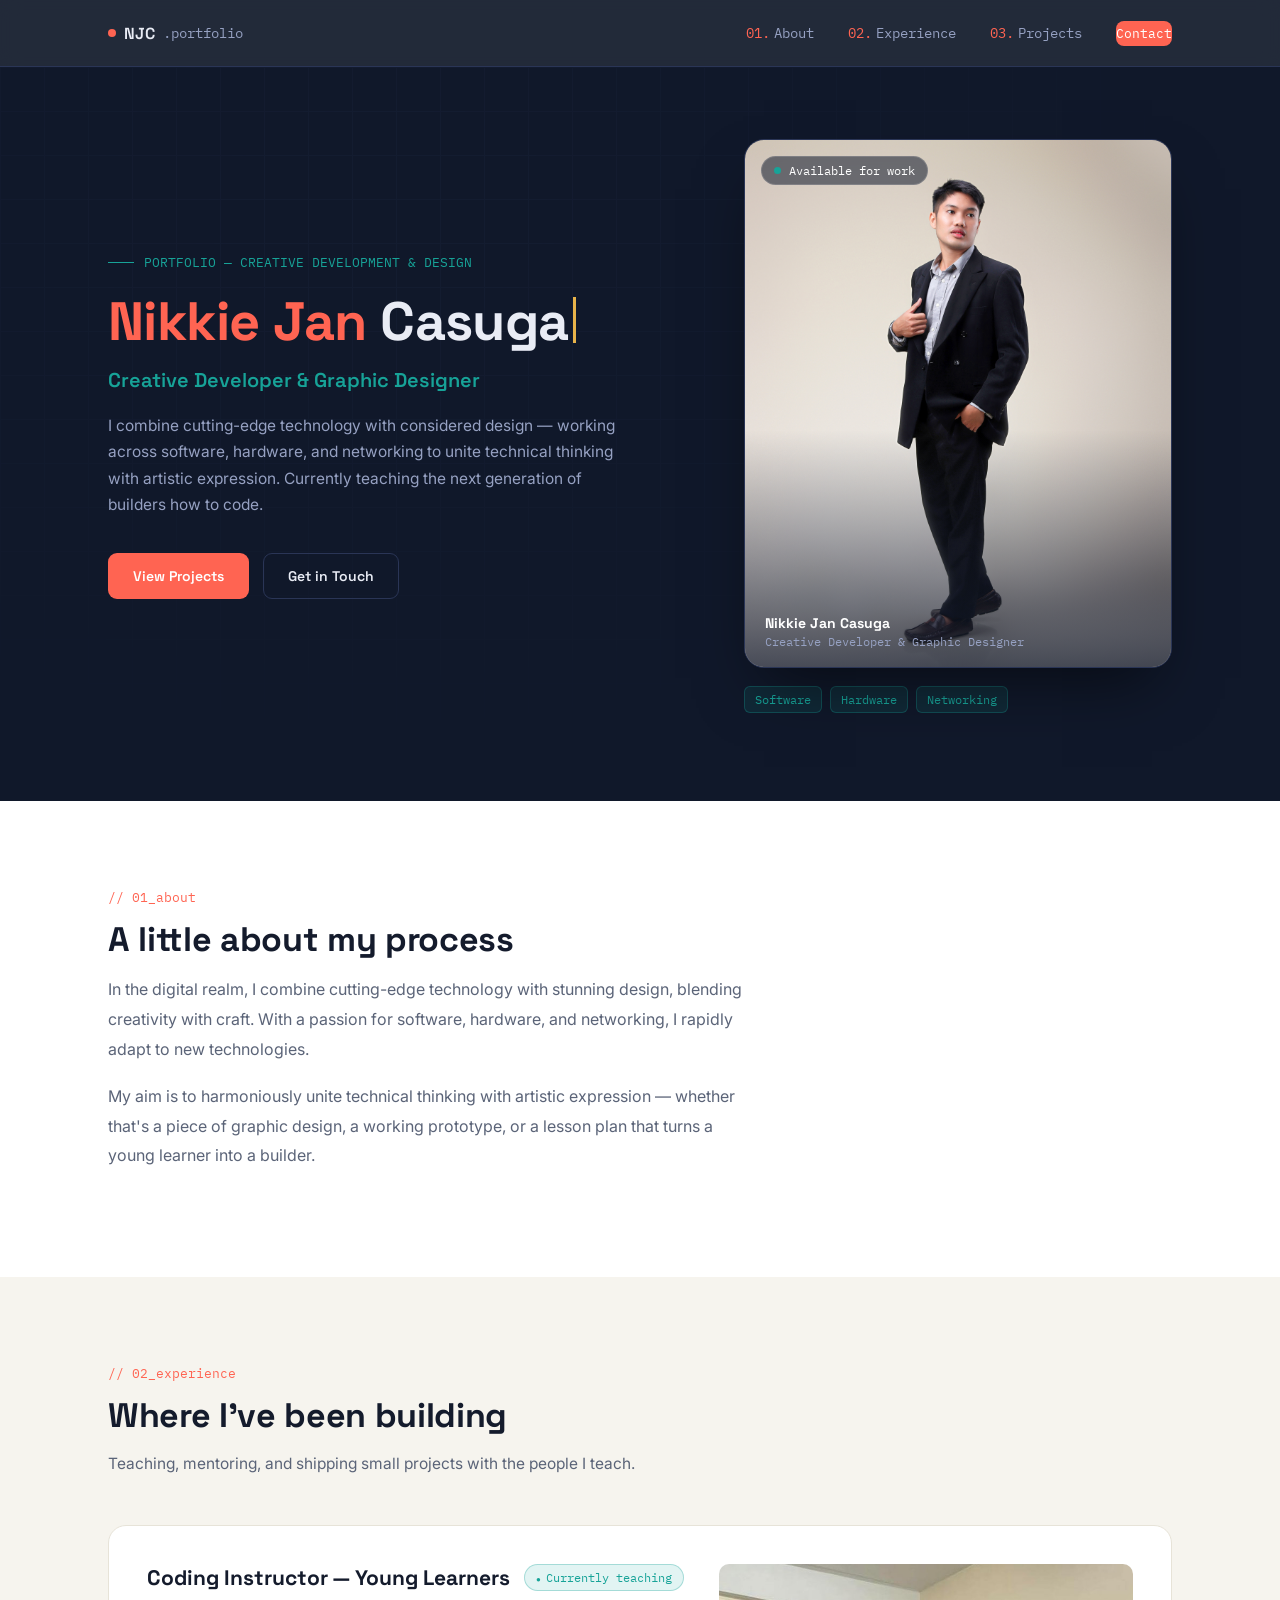
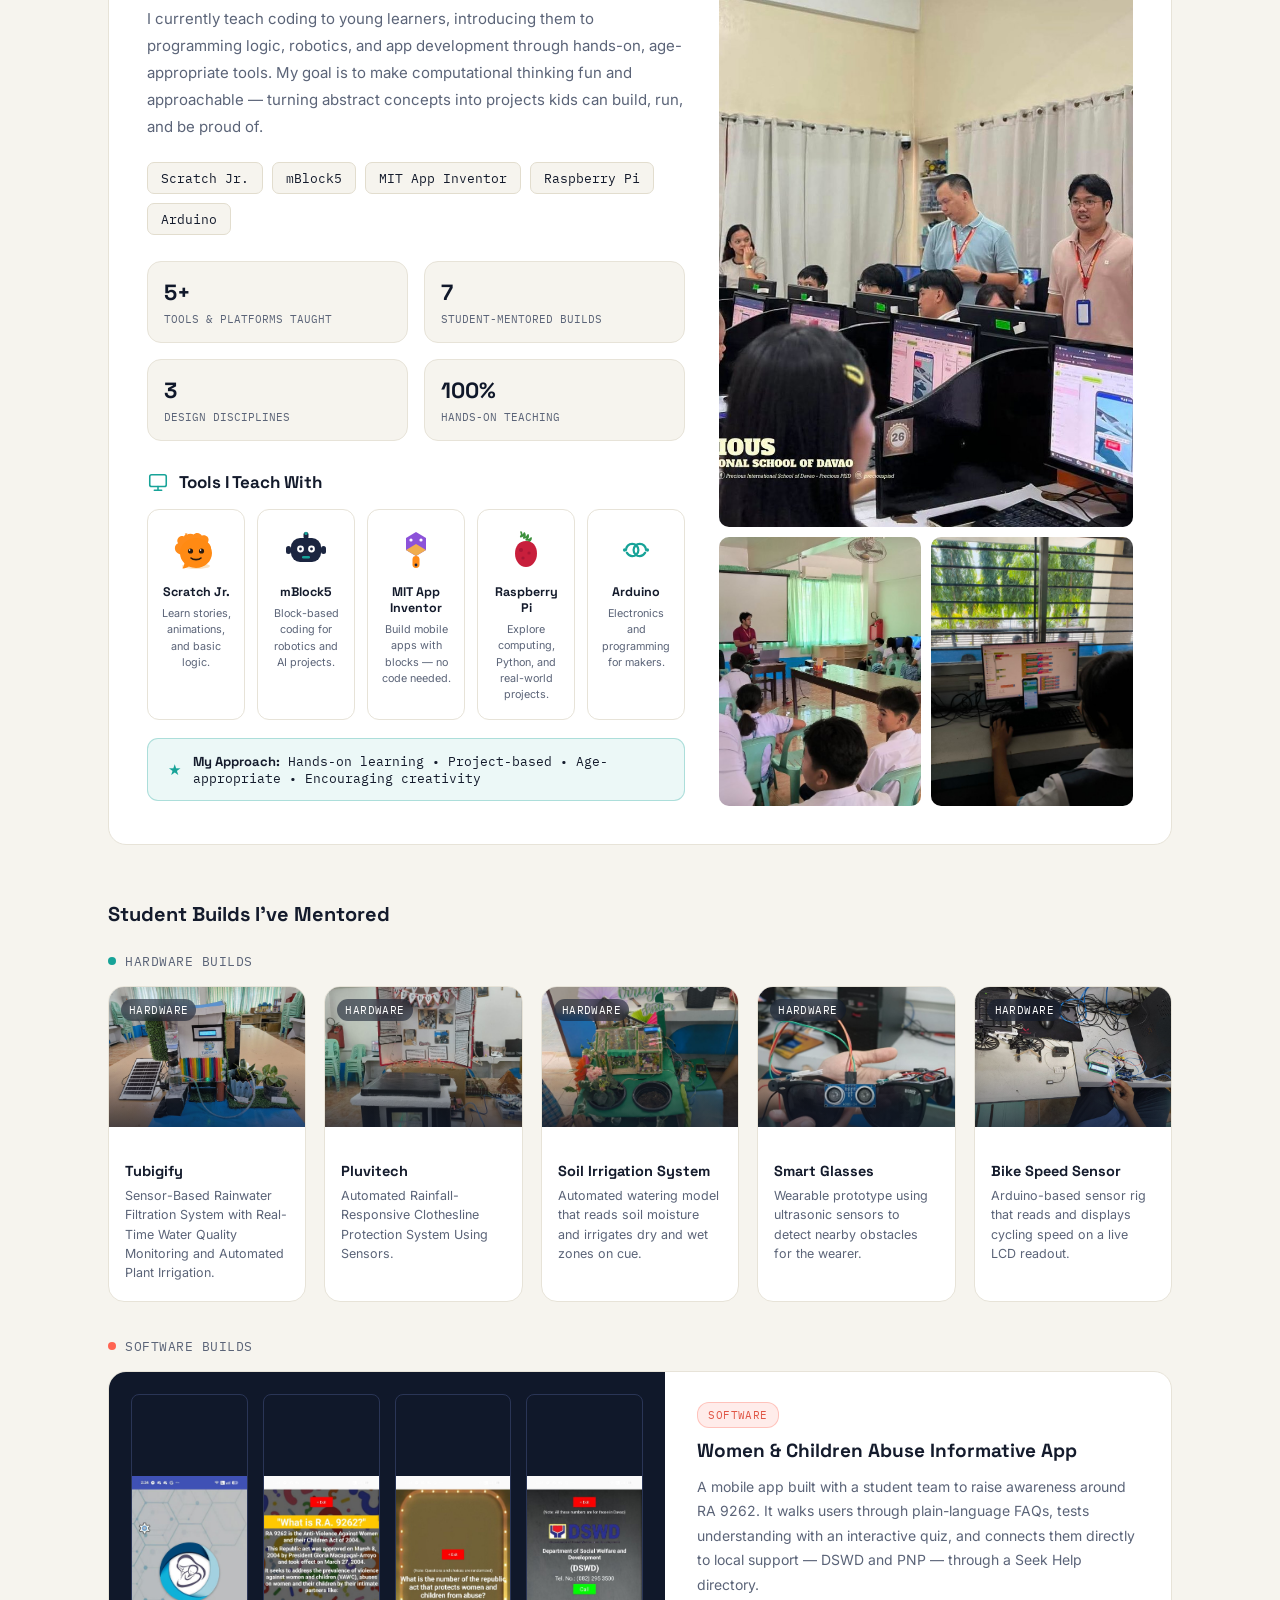
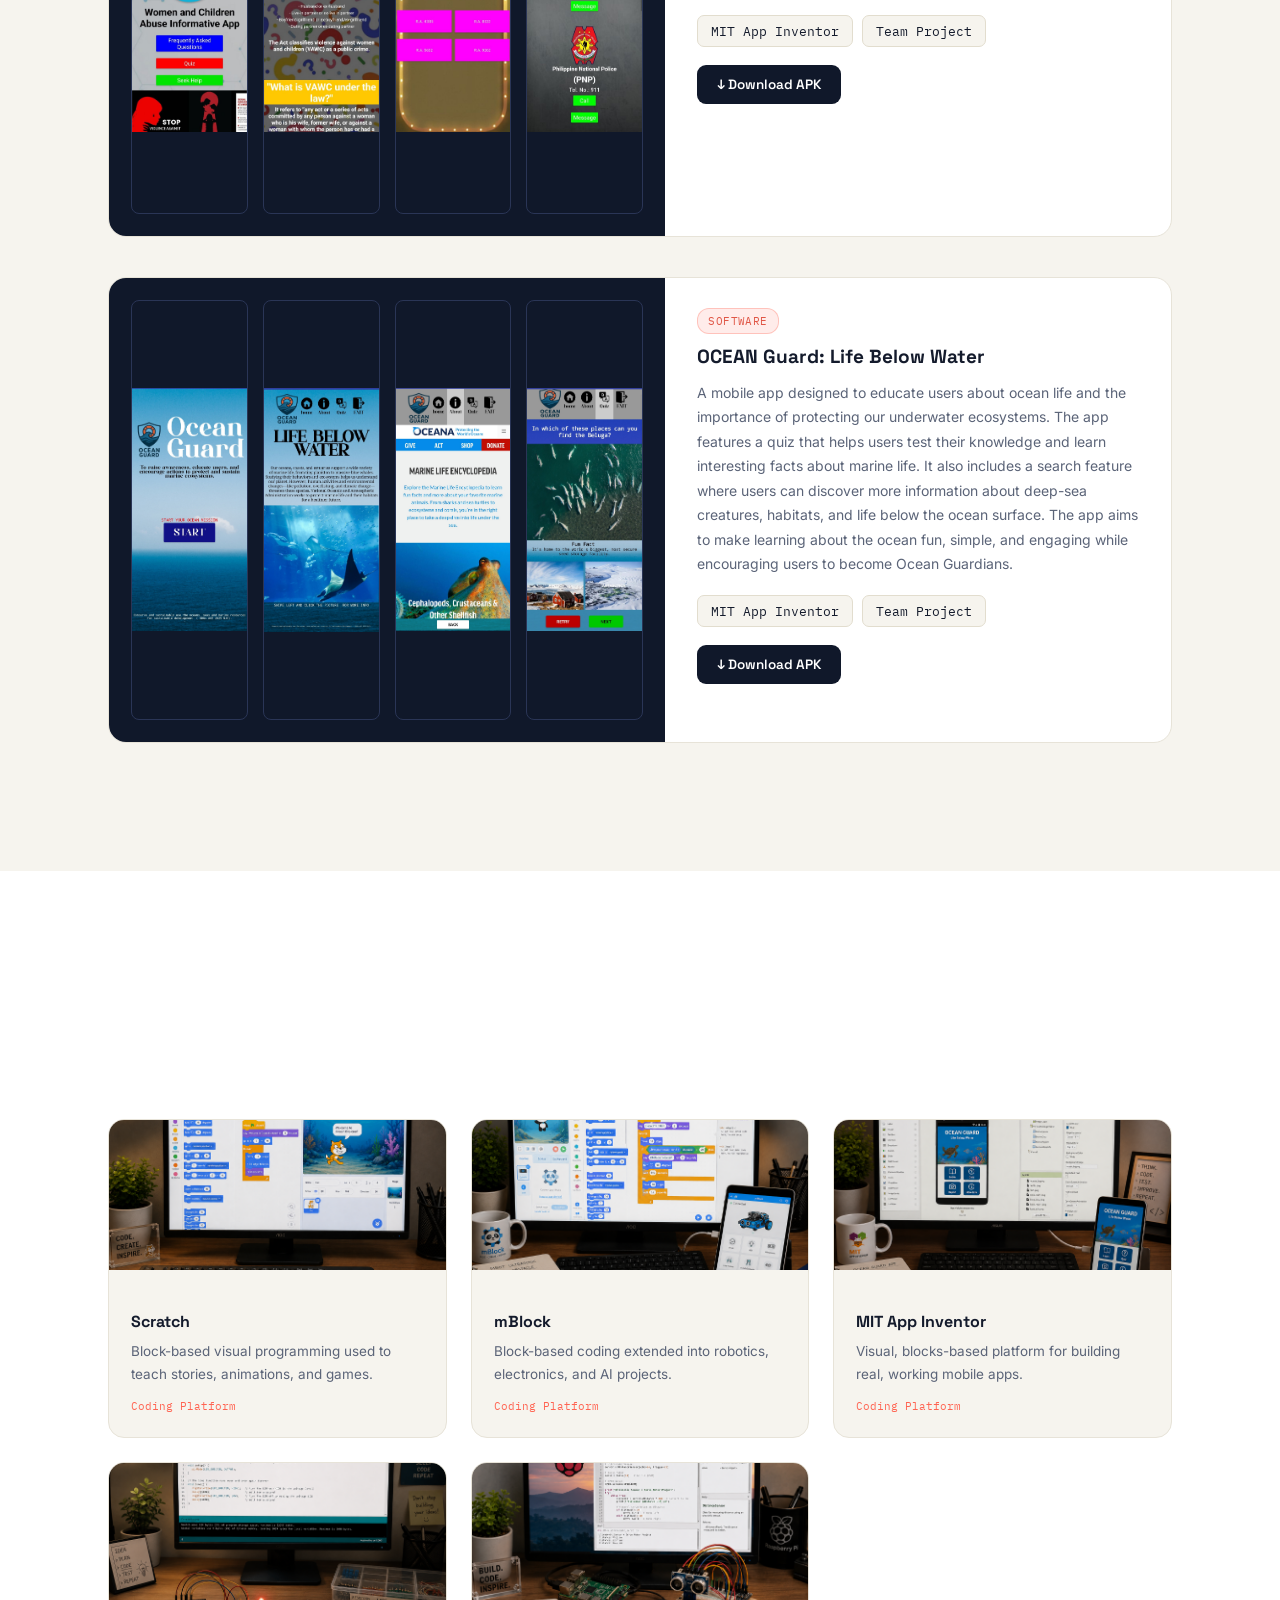
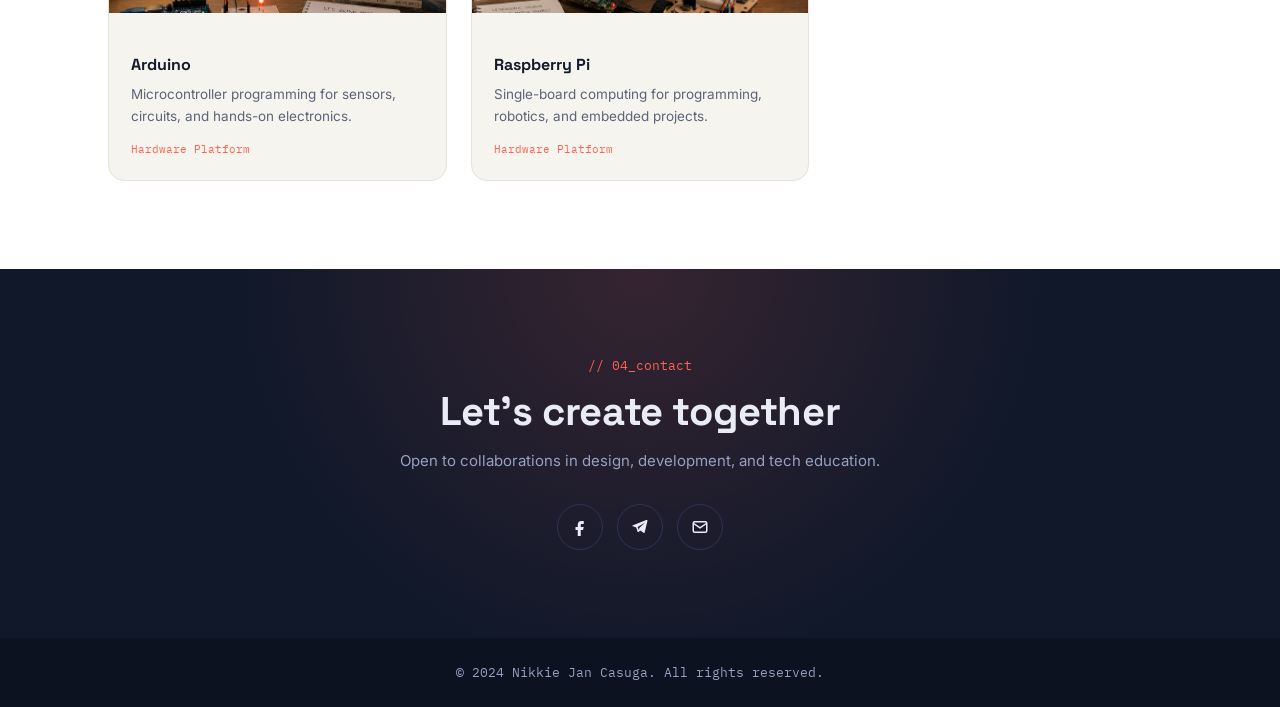
==== commit 9b7241df: "Update index.html" ====
--- a/docs/index.html
+++ b/docs/index.html
@@ -64,20 +64,14 @@
 
   <!-- ABOUT -->
   <section class="about" id="about">
-    <div class="wrap about-grid">
-      <div class="reveal">
+    <div class="wrap">
+      <div class="reveal about-solo">
         <div class="section-label">// 01_about</div>
         <h2 class="section-title">A little about my process</h2>
         <div class="about-text">
           <p>In the digital realm, I combine cutting-edge technology with stunning design, blending creativity with craft. With a passion for software, hardware, and networking, I rapidly adapt to new technologies.</p>
           <p>My aim is to harmoniously unite technical thinking with artistic expression — whether that's a piece of graphic design, a working prototype, or a lesson plan that turns a young learner into a builder.</p>
         </div>
-      </div>
-      <div class="stat-list reveal">
-        <div class="stat"><div class="n">5+</div><div class="l">TOOLS &amp; PLATFORMS TAUGHT</div></div>
-        <div class="stat"><div class="n">30</div><div class="l">STUDENT-MENTORED BUILDS</div></div>
-        <div class="stat"><div class="n">3</div><div class="l">DESIGN DISCIPLINES</div></div>
-        <div class="stat"><div class="n">100%</div><div class="l">HANDS-ON TEACHING</div></div>
       </div>
     </div>
   </section>
@@ -105,6 +99,13 @@
             <span class="chip">Arduino</span>
           </div>
 
+          <div class="stat-list exp-stats">
+            <div class="stat"><div class="n">5+</div><div class="l">TOOLS &amp; PLATFORMS TAUGHT</div></div>
+            <div class="stat"><div class="n">7</div><div class="l">STUDENT-MENTORED BUILDS</div></div>
+            <div class="stat"><div class="n">3</div><div class="l">DESIGN DISCIPLINES</div></div>
+            <div class="stat"><div class="n">100%</div><div class="l">HANDS-ON TEACHING</div></div>
+          </div>
+
           <!-- tools I teach with -->
           <div class="tools-teach">
             <div class="tools-heading">
@@ -113,7 +114,7 @@
             </div>
             <div class="tools-grid">
 
-              <div class="tool-card">
+              <a class="tool-card" href="https://scratch.mit.edu/" target="_blank" rel="noopener noreferrer">
                 <div class="tool-icon">
                   <svg viewBox="0 0 48 48" xmlns="http://www.w3.org/2000/svg">
                     <ellipse cx="24" cy="40" rx="14" ry="3" fill="#f0ad4e" opacity=".35"/>
@@ -130,9 +131,9 @@
                 </div>
                 <h5>Scratch Jr.</h5>
                 <p>Learn stories, animations, and basic logic.</p>
-              </div>
-
-              <div class="tool-card">
+              </a>
+
+              <a class="tool-card" href="https://mblock.cc/" target="_blank" rel="noopener noreferrer">
                 <div class="tool-icon">
                   <svg viewBox="0 0 48 48" xmlns="http://www.w3.org/2000/svg">
                     <rect x="9" y="12" width="30" height="24" rx="9" fill="#1b2540"/>
@@ -149,9 +150,9 @@
                 </div>
                 <h5>mBlock5</h5>
                 <p>Block-based coding for robotics and AI projects.</p>
-              </div>
-
-              <div class="tool-card">
+              </a>
+
+              <a class="tool-card" href="https://appinventor.mit.edu/" target="_blank" rel="noopener noreferrer">
                 <div class="tool-icon">
                   <svg viewBox="0 0 48 48" xmlns="http://www.w3.org/2000/svg">
                     <polygon points="24,6 34,12 34,24 24,30 14,24 14,12" fill="#8c52d9"/>
@@ -164,9 +165,9 @@
                 </div>
                 <h5>MIT App Inventor</h5>
                 <p>Build mobile apps with blocks — no code needed.</p>
-              </div>
-
-              <div class="tool-card">
+              </a>
+
+              <a class="tool-card" href="https://www.raspberrypi.com/" target="_blank" rel="noopener noreferrer">
                 <div class="tool-icon">
                   <svg viewBox="0 0 48 48" xmlns="http://www.w3.org/2000/svg">
                     <path d="M19 6c1 1.6 1 3.2-.3 4.6 1.8-.4 3.2-1.6 3.7-3.6.9 1.7.7 3.4-.7 4.9 1.9 0 3.5-.9 4.4-3 .4 2-.2 3.6-2 4.9 1.8.5 3.6 0 5-1.8-.1 2.1-1.3 3.5-3.5 4.1" fill="none" stroke="#3c8f3c" stroke-width="1.6" stroke-linecap="round" stroke-linejoin="round"/>
@@ -178,9 +179,9 @@
                 </div>
                 <h5>Raspberry Pi</h5>
                 <p>Explore computing, Python, and real-world projects.</p>
-              </div>
-
-              <div class="tool-card">
+              </a>
+
+              <a class="tool-card" href="https://www.arduino.cc/" target="_blank" rel="noopener noreferrer">
                 <div class="tool-icon">
                   <svg viewBox="0 0 48 48" xmlns="http://www.w3.org/2000/svg">
                     <path d="M14 24a6.2 6.2 0 1 1 6.2 6.2c-2.6 0-4.2-1.7-5.4-3.6M34 24a6.2 6.2 0 1 0-6.2 6.2c2.6 0 4.2-1.7 5.4-3.6" stroke="#17a398" stroke-width="2.2" stroke-linecap="round" fill="none"/>
@@ -190,7 +191,7 @@
                 </div>
                 <h5>Arduino</h5>
                 <p>Electronics and programming for makers.</p>
-              </div>
+              </a>
 
             </div>
           </div>
@@ -217,7 +218,7 @@
           <span class="group-dot hw"></span>Hardware Builds
         </div>
         <div class="build-grid hw-grid">
-          <div class="build-card">
+          <a class="build-card" href="https://www.youtube.com/watch?v=lq9Q9cLDYmA" target="_blank" rel="noopener noreferrer">
             <div class="build-visual">
               <img src="pictures/hw_tubigify.jpg" alt="Tubigify sensor-based rainwater filtration prototype">
               <span class="tag">Hardware</span>
@@ -226,7 +227,7 @@
               <h4>Tubigify</h4>
               <p>Sensor-Based Rainwater Filtration System with Real-Time Water Quality Monitoring and Automated Plant Irrigation.</p>
             </div>
-          </div>
+          </a>
           <div class="build-card">
             <div class="build-visual">
               <img src="pictures/hw_pluvitech.jpg" alt="Pluvitech responsive sensor system project display">
@@ -288,6 +289,7 @@
               <span class="chip">MIT App Inventor</span>
               <span class="chip">Team Project</span>
             </div>
+            <button class="apk-btn" onclick="downloadAPK('https://drive.google.com/uc?export=download&id=1XREAcGHZlX70QD1t68MXa6xuxUW7GDTV')">↓ Download APK</button>
           </div>
         </div>
   <!-- SOFTWARE PROJECT 1.1 -->
@@ -307,6 +309,7 @@
               <span class="chip">MIT App Inventor</span>
               <span class="chip">Team Project</span>
             </div>
+            <button class="apk-btn" onclick="downloadAPK('https://drive.google.com/uc?export=download&id=1cS3ETqhZk9a2UQ8uds7OQq-pG_8rEJb2')">↓ Download APK</button>
           </div>
         </div>
   <!-- SOFTWARE PROJECT 2.1 -->
@@ -322,14 +325,6 @@
       <p class="section-sub reveal">A mix of brand, print, and everyday creative experiments.</p>
 
       <div class="project-grid">
-    <!-- PROJECTS -->
-  <section class="projects" id="projects">
-    <div class="wrap">
-      <div class="section-label reveal">// 03_projects</div>
-      <h2 class="section-title reveal">Selected design work</h2>
-      <p class="section-sub reveal">A mix of brand, print, and everyday creative experiments.</p>
-
-      <div class="project-grid">
          <!-- PROJECT 1 -->
         <div class="project-card reveal">
           <div class="project-thumb">
@@ -385,7 +380,6 @@
             <div class="project-tag">Hardware Platform</div>
           </div>
         </div>
-         <!-- PROJECT end -->
          <!-- PROJECT end -->
       </div>
     </div>
@@ -398,14 +392,14 @@
       <h2 class="reveal">Let's create together</h2>
       <p class="reveal">Open to collaborations in design, development, and tech education.</p>
       <div class="socials reveal">
-        <a class="social" href="#" aria-label="Facebook">
-          <svg viewBox="0 0 24 24" fill="currentColor"><path d="M13.5 21v-8h2.7l.4-3.1h-3.1V8c0-.9.25-1.5 1.55-1.5H16.7V3.7c-.28-.04-1.25-.12-2.37-.12-2.35 0-3.96 1.43-3.96 4.06v2.26H7.6V13h2.77v8h3.13Z"/></svg>
+        <a class="social" href="https://www.facebook.com/kienaj18/" target="_blank" rel="noopener noreferrer" aria-label="Facebook" title="Facebook">
+          <svg viewBox="0 0 24 24" fill="currentColor" aria-hidden="true"><path d="M14 8h3V4h-3c-3.3 0-5 2-5 5v3H6v4h3v8h4v-8h3l1-4h-4V9c0-.7.3-1 1-1z"/></svg>
         </a>
-        <a class="social" href="#" aria-label="LinkedIn">
-          <svg viewBox="0 0 24 24" fill="currentColor"><path d="M6.94 8.5H4V20h2.94V8.5ZM5.47 4a1.7 1.7 0 1 0 0 3.4 1.7 1.7 0 0 0 0-3.4ZM20 20v-6.4c0-3.05-1.63-4.47-3.8-4.47-1.75 0-2.53.96-2.97 1.64V8.5H10.3c.04.86 0 11.5 0 11.5h2.93v-6.42c0-.34.02-.68.13-.93.28-.68.9-1.38 1.96-1.38 1.38 0 1.94 1.05 1.94 2.6V20H20Z"/></svg>
+        <a class="social" href="https://t.me/kienaj" target="_blank" rel="noopener noreferrer" aria-label="Telegram" title="Telegram">
+          <svg viewBox="0 0 24 24" fill="currentColor" aria-hidden="true"><path d="M21.9 4.1c.3-1.2-.5-1.7-1.5-1.3L2.7 9.6c-1.2.5-1.2 1.2-.2 1.5l4.5 1.4 1.7 5.4c.2.7.4.9.8.9.3 0 .5-.1.7-.3l2.1-2 4.4 3.2c.8.5 1.4.2 1.6-.8l3.6-14.8zM8.9 12.1l8.9-5.6c.4-.2.7-.1.4.2l-7.2 6.5-.3 3.1-1.8-4.2z"/></svg>
         </a>
-        <a class="social" href="#" aria-label="Instagram">
-          <svg viewBox="0 0 24 24" fill="currentColor"><path d="M12 8.4a3.6 3.6 0 1 0 0 7.2 3.6 3.6 0 0 0 0-7.2Zm0 5.94a2.34 2.34 0 1 1 0-4.68 2.34 2.34 0 0 1 0 4.68ZM16.3 3H7.7A4.7 4.7 0 0 0 3 7.7v8.6A4.7 4.7 0 0 0 7.7 21h8.6a4.7 4.7 0 0 0 4.7-4.7V7.7A4.7 4.7 0 0 0 16.3 3Zm3.4 13.3a3.4 3.4 0 0 1-3.4 3.4H7.7a3.4 3.4 0 0 1-3.4-3.4V7.7a3.4 3.4 0 0 1 3.4-3.4h8.6a3.4 3.4 0 0 1 3.4 3.4v8.6ZM16.9 6.1a.9.9 0 1 0 0 1.8.9.9 0 0 0 0-1.8Z"/></svg>
+        <a class="social" href="mailto:njcasuga118@gmail.com" aria-label="Email" title="Email">
+          <svg viewBox="0 0 24 24" fill="none" stroke="currentColor" stroke-width="2" aria-hidden="true"><rect x="3" y="5" width="18" height="14" rx="2"/><path d="m3 7 9 6 9-6"/></svg>
         </a>
       </div>
     </div>
--- a/docs/design.css
+++ b/docs/design.css
@@ -179,7 +179,7 @@
 
   /* ---------- about strip ---------- */
   .about{background:var(--paper);}
-  .about-grid{display:grid; grid-template-columns:1.1fr 0.9fr; gap:60px; align-items:start;}
+  .about-solo{max-width:640px;}
   .about-text p{color:var(--text-mute); font-size:16px; line-height:1.85; margin-bottom:18px;}
   .stat-list{display:grid; grid-template-columns:1fr 1fr; gap:22px;}
   .stat{
@@ -188,6 +188,10 @@
   }
   .stat .n{font-family:'Space Grotesk',sans-serif; font-size:26px; font-weight:700; color:var(--ink);}
   .stat .l{font-size:12.5px; color:var(--text-mute); margin-top:6px; font-family:'IBM Plex Mono',monospace;}
+  .exp-stats{margin-top:26px; gap:16px;}
+  .exp-stats .stat{padding:16px 16px;}
+  .exp-stats .n{font-size:22px;}
+  .exp-stats .l{font-size:11px;}
 
   /* ---------- experience ---------- */
   .experience{background:var(--porcelain);}
@@ -226,6 +230,7 @@
   .tool-card{
     background:var(--paper); border:1px solid #e7e3d8; border-radius:12px;
     padding:16px 12px; text-align:center; transition:transform .2s ease, box-shadow .2s ease;
+    display:block; text-decoration:none; color:inherit; cursor:pointer;
   }
   .tool-card:hover{transform:translateY(-3px); box-shadow:0 16px 30px -18px rgba(16,24,42,0.25);}
   .tool-icon{
@@ -265,6 +270,7 @@
   .build-card{
     background:var(--paper); border-radius:16px; overflow:hidden; border:1px solid #e7e3d8;
     transition:transform .25s ease, box-shadow .25s ease;
+    display:block; text-decoration:none; color:inherit; cursor:pointer;
   }
   .build-card:hover{transform:translateY(-4px); box-shadow:0 20px 40px -20px rgba(16,24,42,0.25);}
   .build-visual{
@@ -316,6 +322,13 @@
     border:1px solid rgba(255,100,82,0.3); font-family:'IBM Plex Mono',monospace; font-size:11px;
     padding:5px 10px; border-radius:12px; text-transform:uppercase; letter-spacing:0.04em;
   }
+  .apk-btn{
+    margin-top:18px; display:inline-flex; align-items:center; gap:8px;
+    background:var(--ink); color:#fff; border:none; padding:11px 20px; border-radius:9px;
+    font-family:'Space Grotesk',sans-serif; font-weight:600; font-size:13.5px; cursor:pointer;
+    transition:transform .18s ease, background .18s ease;
+  }
+  .apk-btn:hover{background:var(--ink-soft); transform:translateY(-2px);}
 
   /* ---------- projects ---------- */
   .projects{background:var(--paper);}
@@ -362,7 +375,6 @@
   /* ---------- responsive ---------- */
   @media (max-width:860px){
     .hero-grid{grid-template-columns:1fr;}
-    .about-grid{grid-template-columns:1fr; gap:40px;}
     .project-grid{grid-template-columns:1fr 1fr;}
     .build-grid{grid-template-columns:1fr 1fr 1fr;}
     .exp-card{grid-template-columns:1fr; gap:28px;}
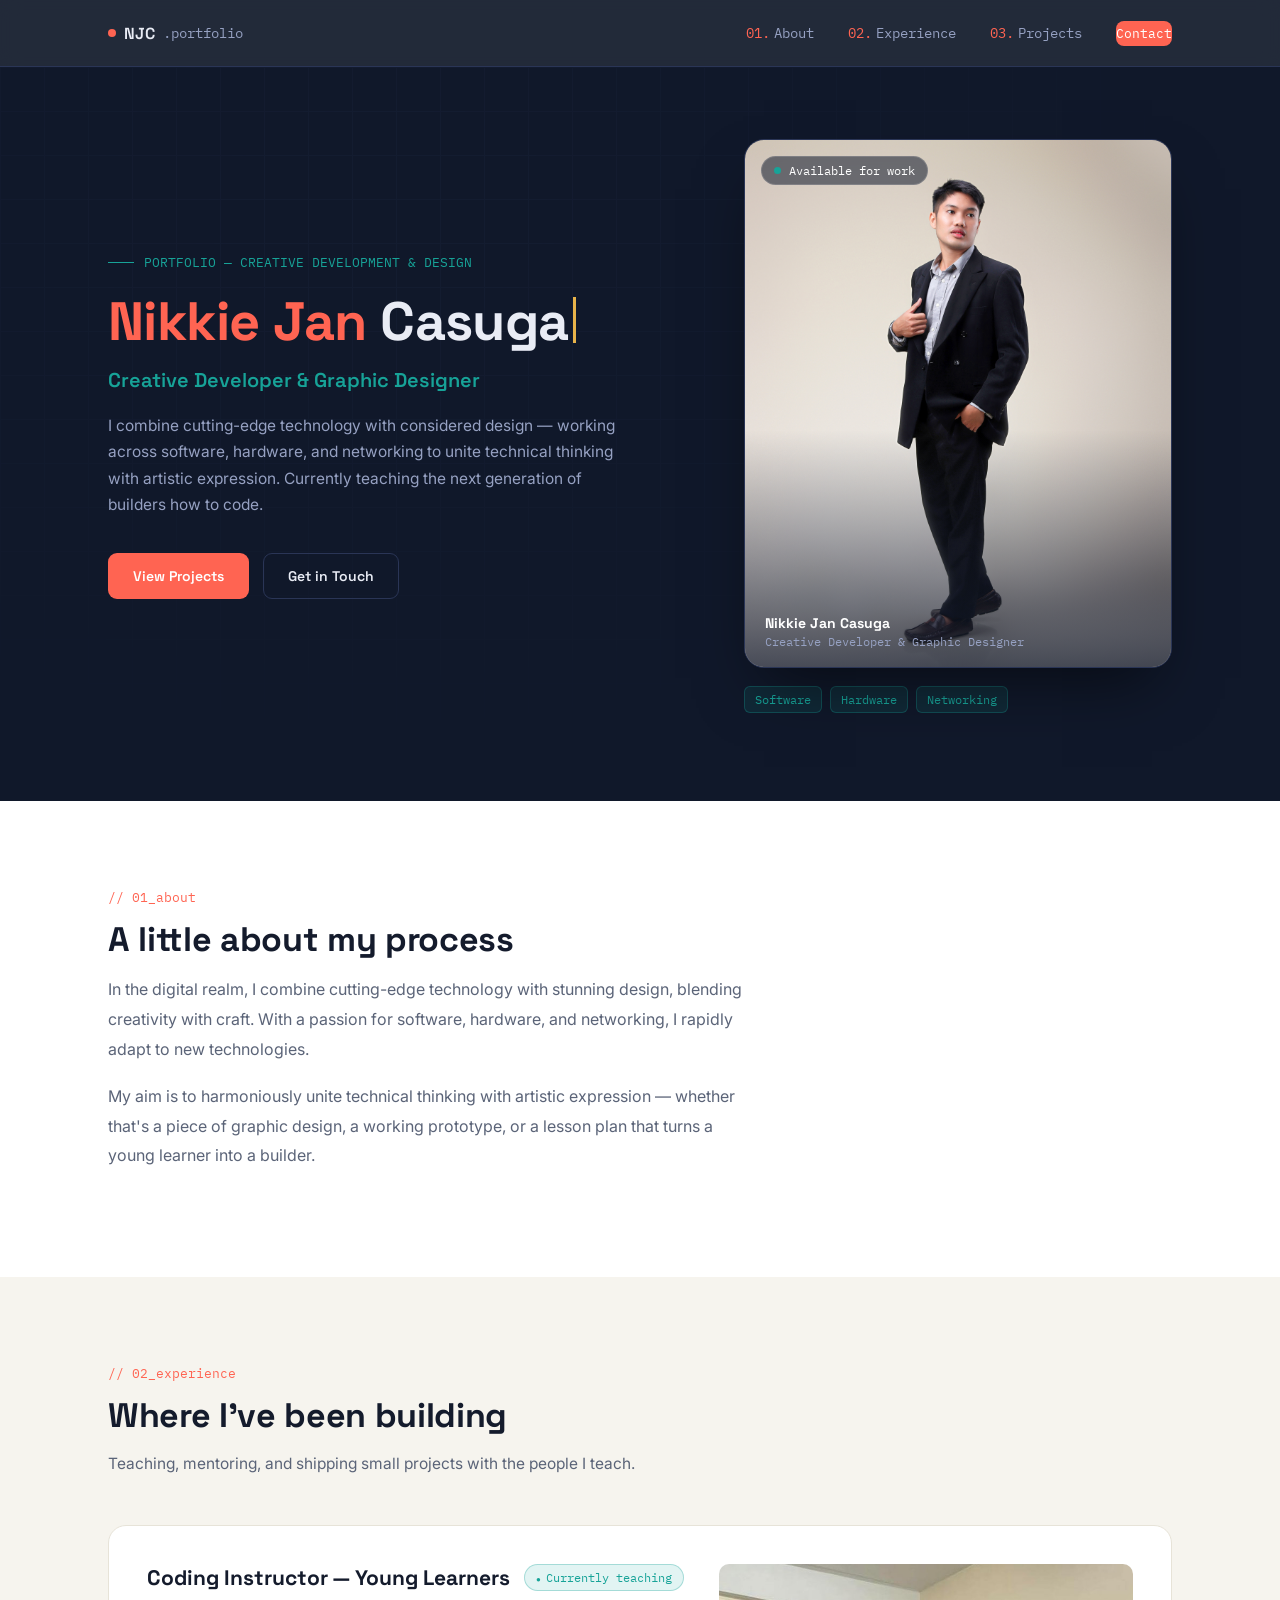
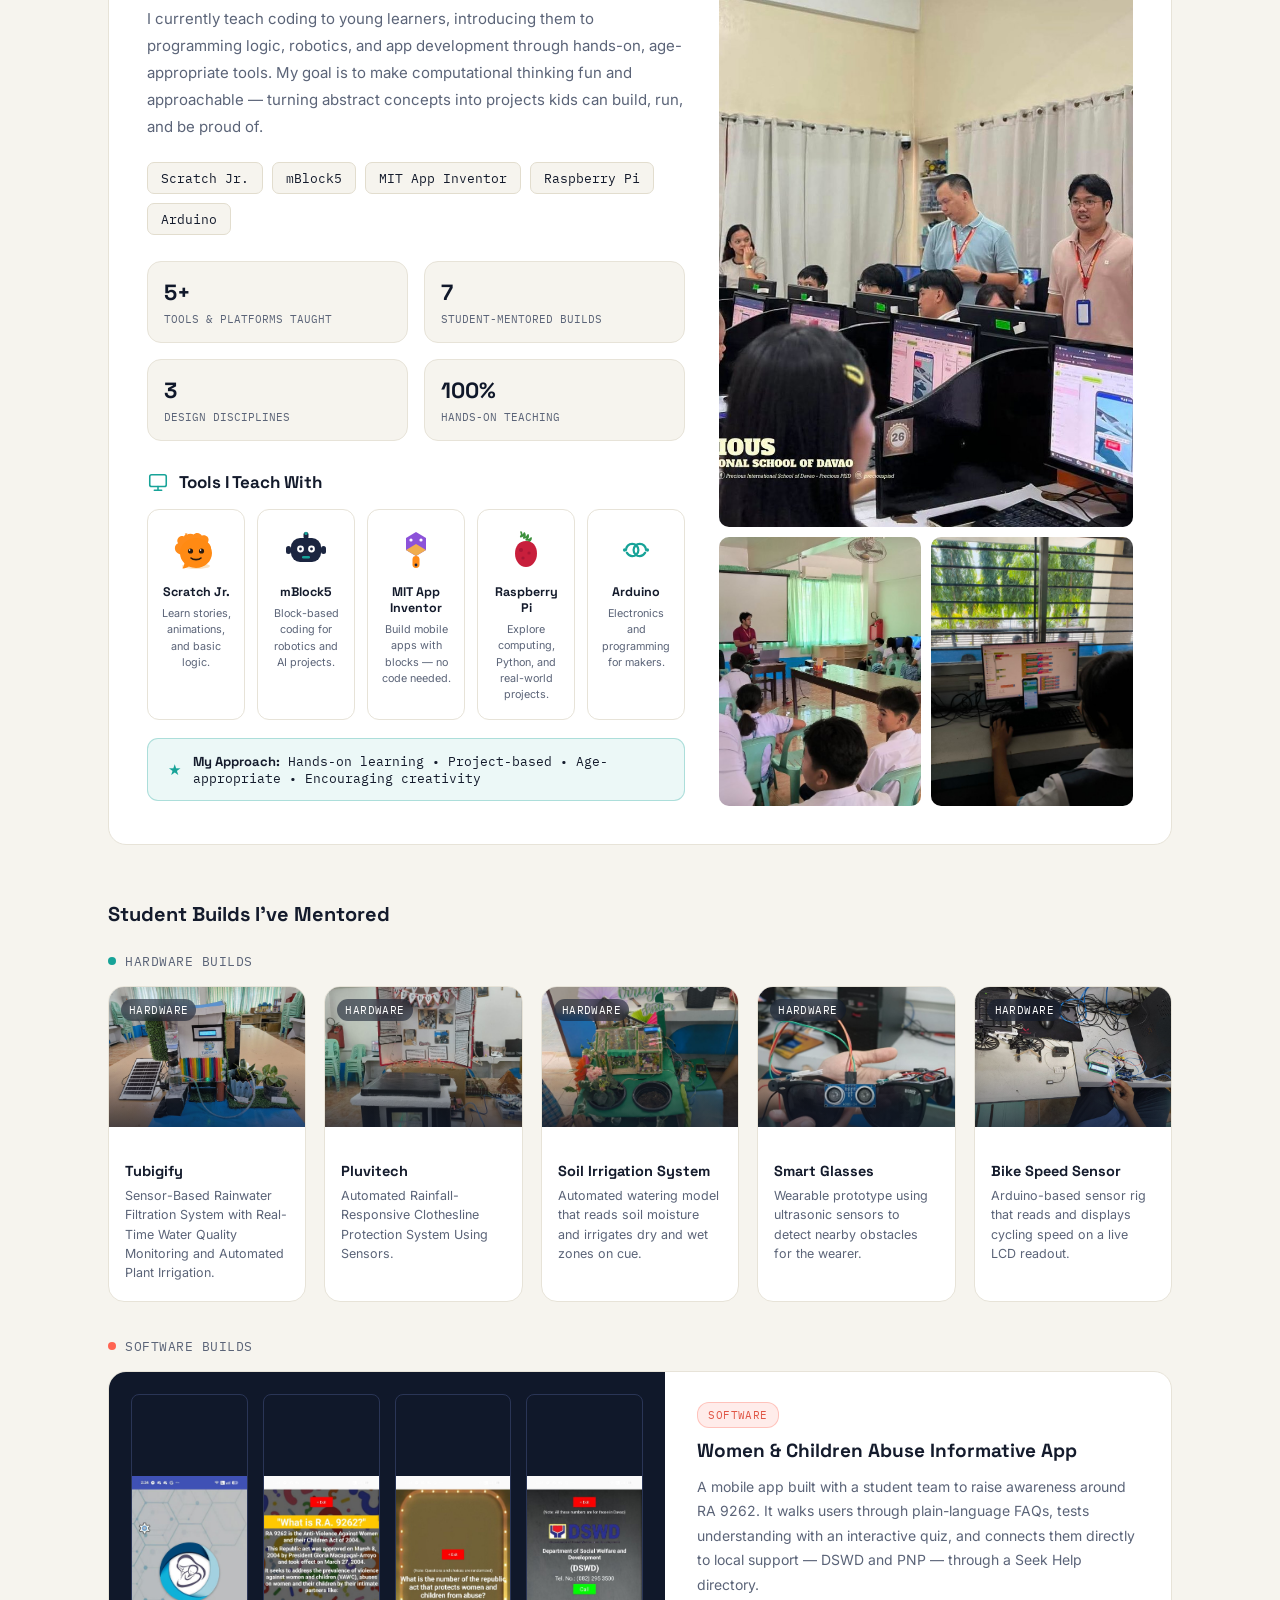
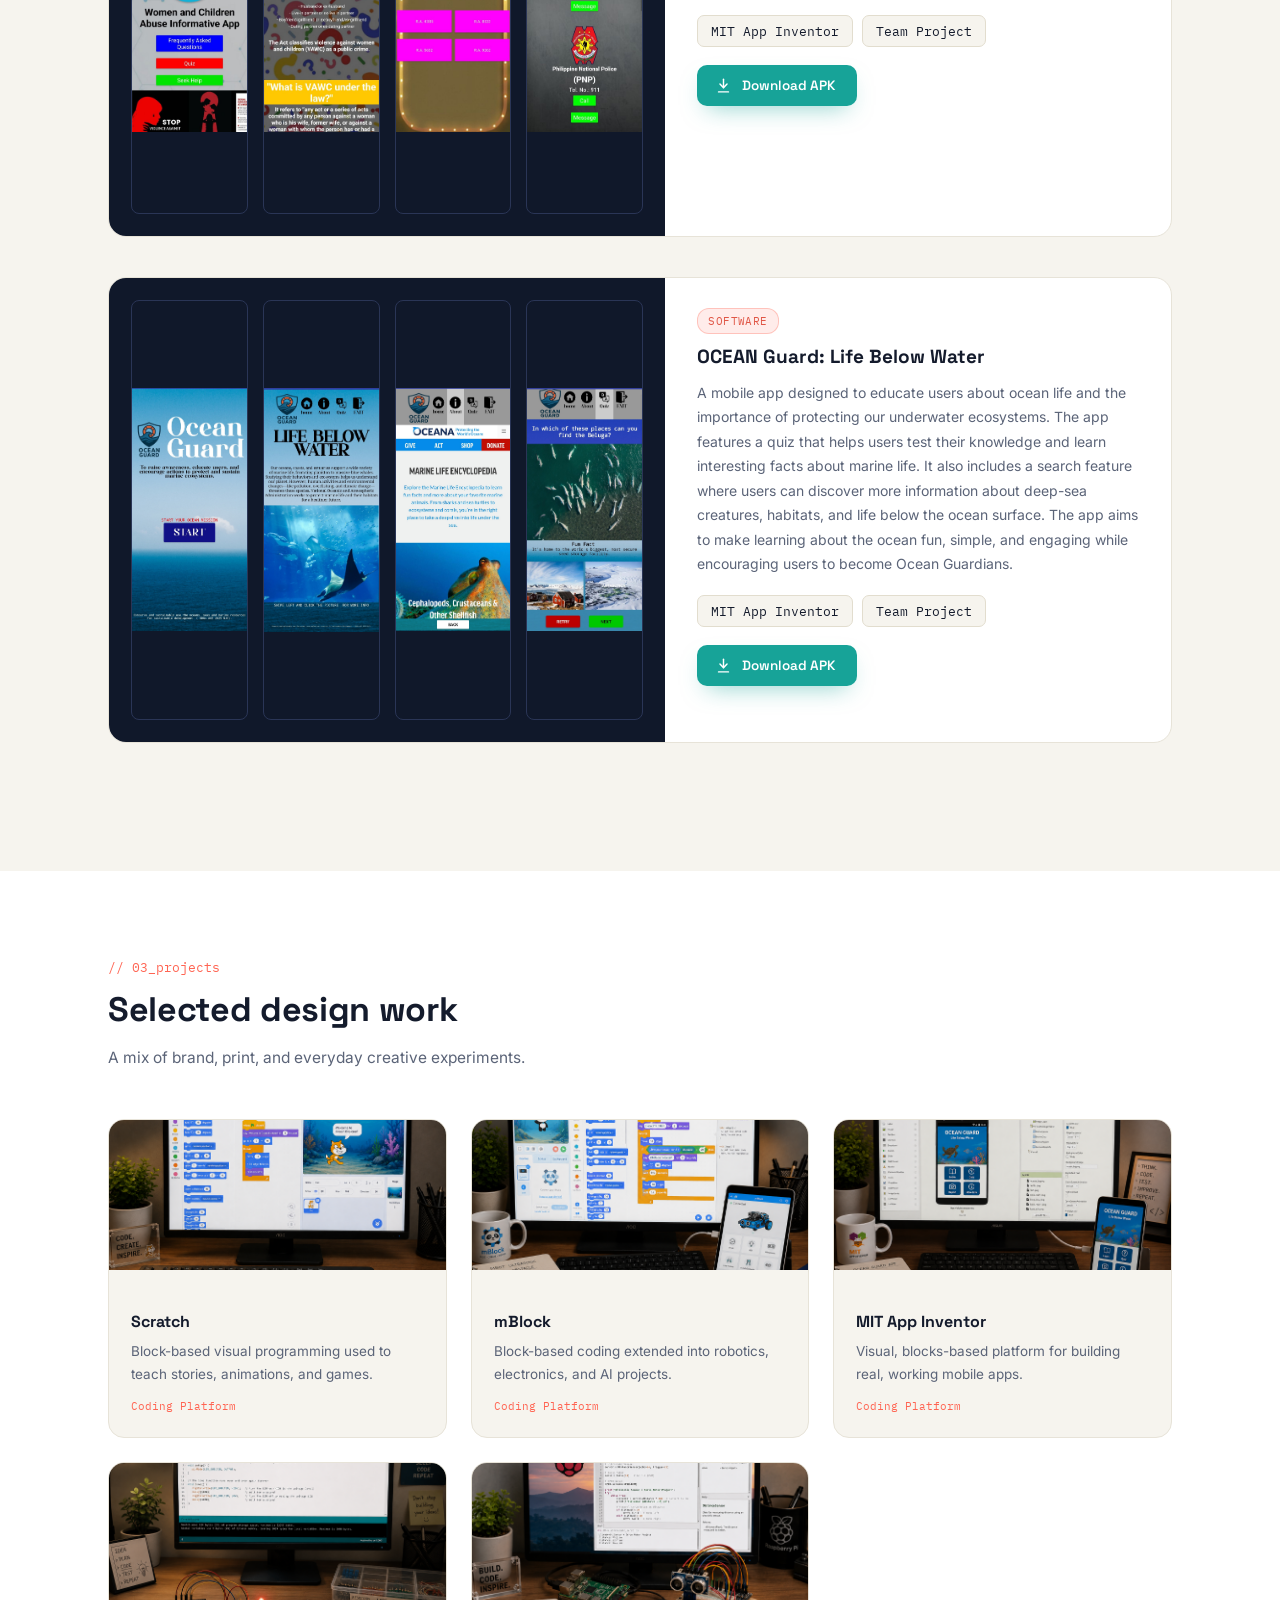
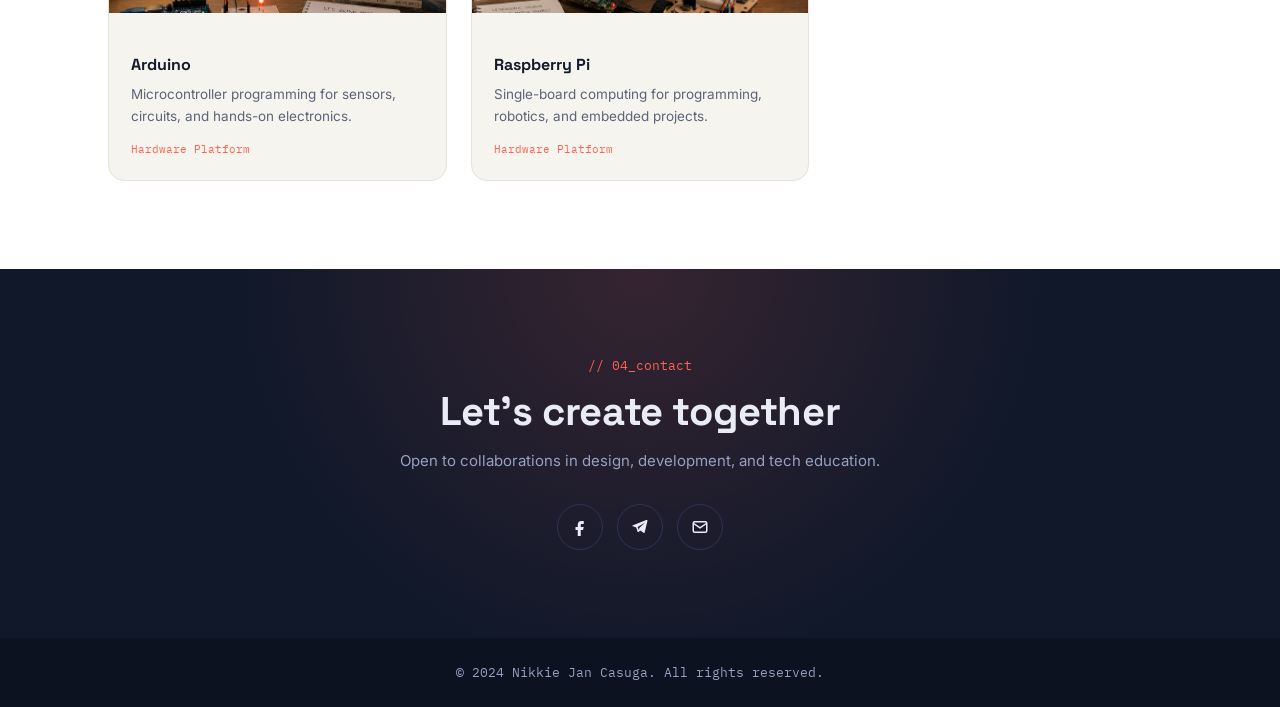
==== commit 511060a1: "Replace download button text with SVG icon" ====
--- a/docs/index.html
+++ b/docs/index.html
@@ -289,7 +289,10 @@
               <span class="chip">MIT App Inventor</span>
               <span class="chip">Team Project</span>
             </div>
-            <button class="apk-btn" onclick="downloadAPK('https://drive.google.com/uc?export=download&id=1XREAcGHZlX70QD1t68MXa6xuxUW7GDTV')">↓ Download APK</button>
+            <button class="apk-btn" onclick="downloadAPK('https://drive.google.com/uc?export=download&id=1XREAcGHZlX70QD1t68MXa6xuxUW7GDTV')">
+              <svg viewBox="0 0 24 24" fill="none" stroke="currentColor" stroke-width="2" stroke-linecap="round" stroke-linejoin="round" aria-hidden="true"><path d="M12 3v12"/><path d="m7 10 5 5 5-5"/><path d="M5 21h14"/></svg>
+              Download APK
+            </button>
           </div>
         </div>
   <!-- SOFTWARE PROJECT 1.1 -->
@@ -309,7 +312,10 @@
               <span class="chip">MIT App Inventor</span>
               <span class="chip">Team Project</span>
             </div>
-            <button class="apk-btn" onclick="downloadAPK('https://drive.google.com/uc?export=download&id=1cS3ETqhZk9a2UQ8uds7OQq-pG_8rEJb2')">↓ Download APK</button>
+            <button class="apk-btn" onclick="downloadAPK('https://drive.google.com/uc?export=download&id=1cS3ETqhZk9a2UQ8uds7OQq-pG_8rEJb2')">
+              <svg viewBox="0 0 24 24" fill="none" stroke="currentColor" stroke-width="2" stroke-linecap="round" stroke-linejoin="round" aria-hidden="true"><path d="M12 3v12"/><path d="m7 10 5 5 5-5"/><path d="M5 21h14"/></svg>
+              Download APK
+            </button>
           </div>
         </div>
   <!-- SOFTWARE PROJECT 2.1 -->
--- a/docs/design.css
+++ b/docs/design.css
@@ -323,12 +323,22 @@
     padding:5px 10px; border-radius:12px; text-transform:uppercase; letter-spacing:0.04em;
   }
   .apk-btn{
-    margin-top:18px; display:inline-flex; align-items:center; gap:8px;
-    background:var(--ink); color:#fff; border:none; padding:11px 20px; border-radius:9px;
+    margin-top:18px; display:inline-flex; align-items:center; gap:10px;
+    background:var(--teal); color:#fff; border:none; padding:12px 22px 12px 18px; border-radius:10px;
     font-family:'Space Grotesk',sans-serif; font-weight:600; font-size:13.5px; cursor:pointer;
-    transition:transform .18s ease, background .18s ease;
-  }
-  .apk-btn:hover{background:var(--ink-soft); transform:translateY(-2px);}
+    box-shadow:0 10px 24px -10px rgba(23,163,152,0.55);
+    transition:transform .2s ease, box-shadow .2s ease, background .2s ease;
+  }
+  .apk-btn svg{
+    width:17px; height:17px; flex-shrink:0;
+    transition:transform .25s ease;
+  }
+  .apk-btn:hover{
+    background:#149487; transform:translateY(-2px);
+    box-shadow:0 14px 30px -10px rgba(23,163,152,0.65);
+  }
+  .apk-btn:hover svg{transform:translateY(2px);}
+  .apk-btn:active{transform:translateY(0); box-shadow:0 6px 16px -8px rgba(23,163,152,0.5);}
 
   /* ---------- projects ---------- */
   .projects{background:var(--paper);}
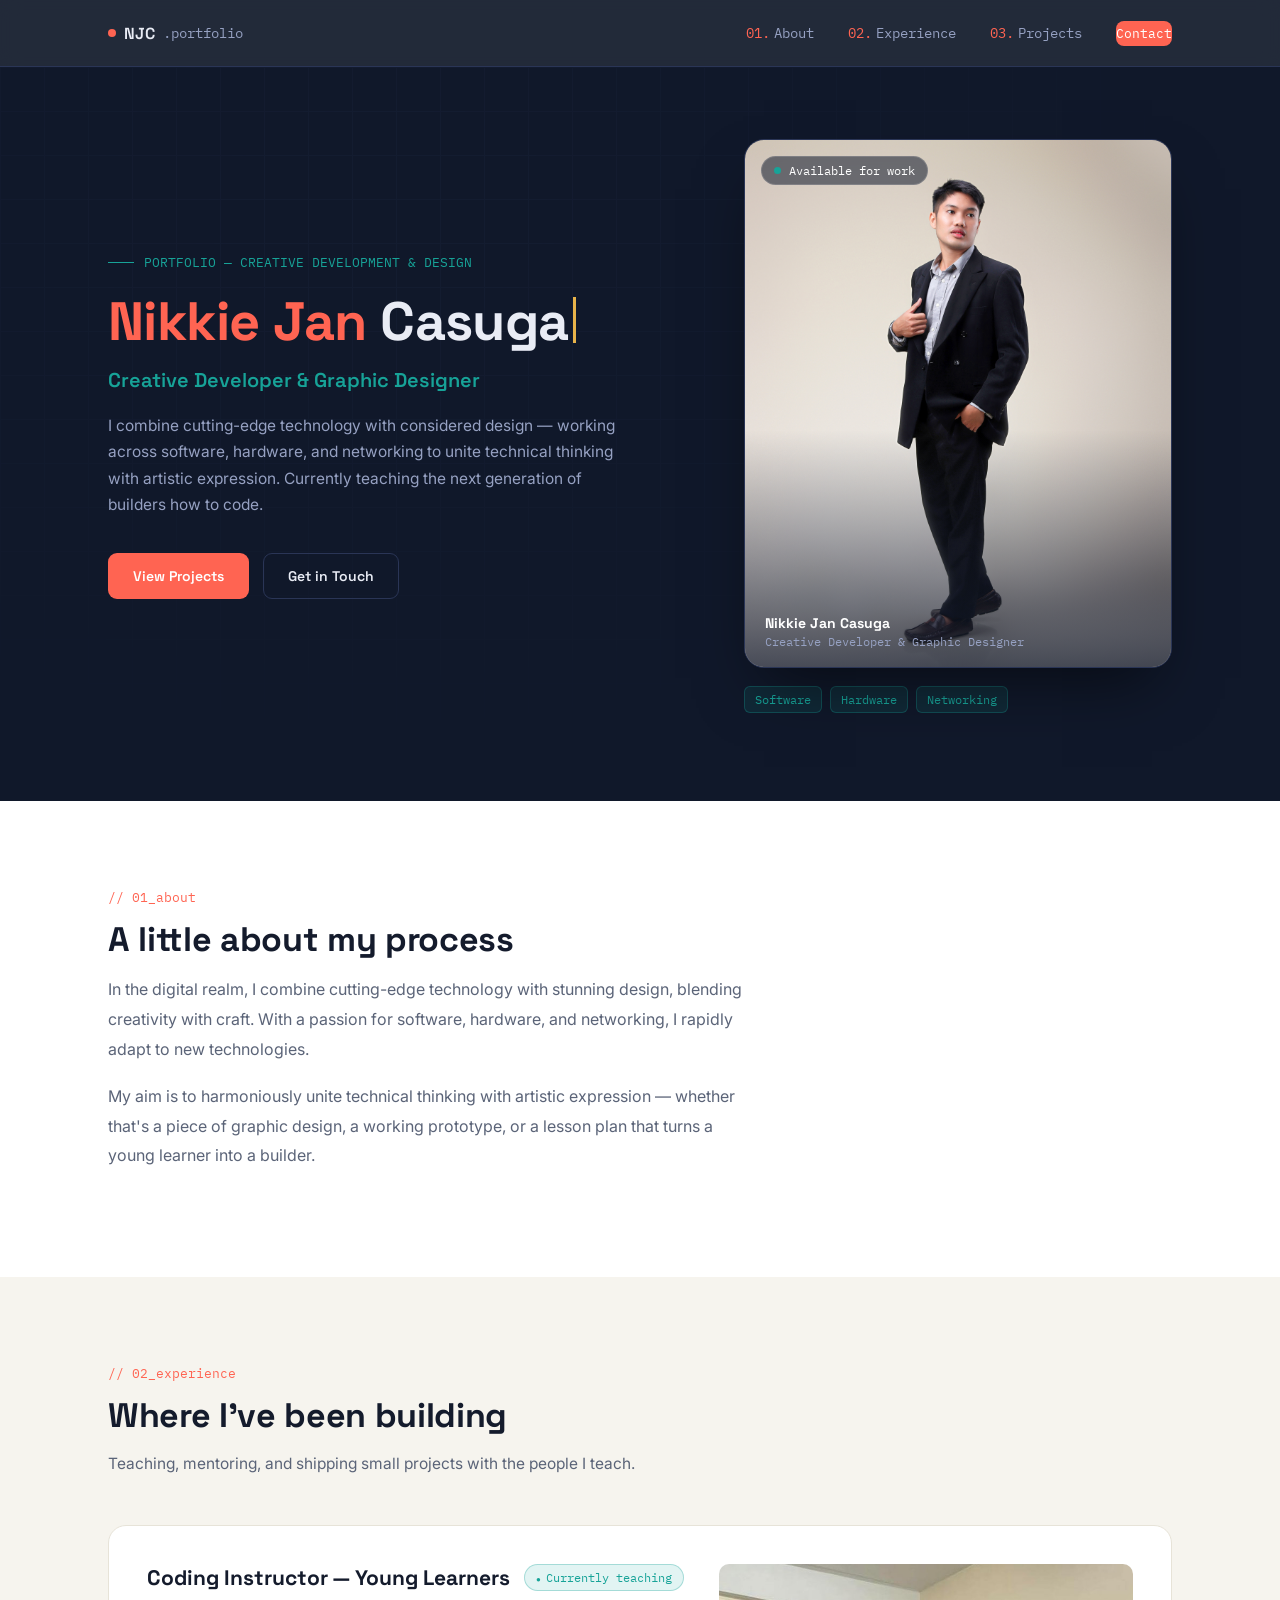
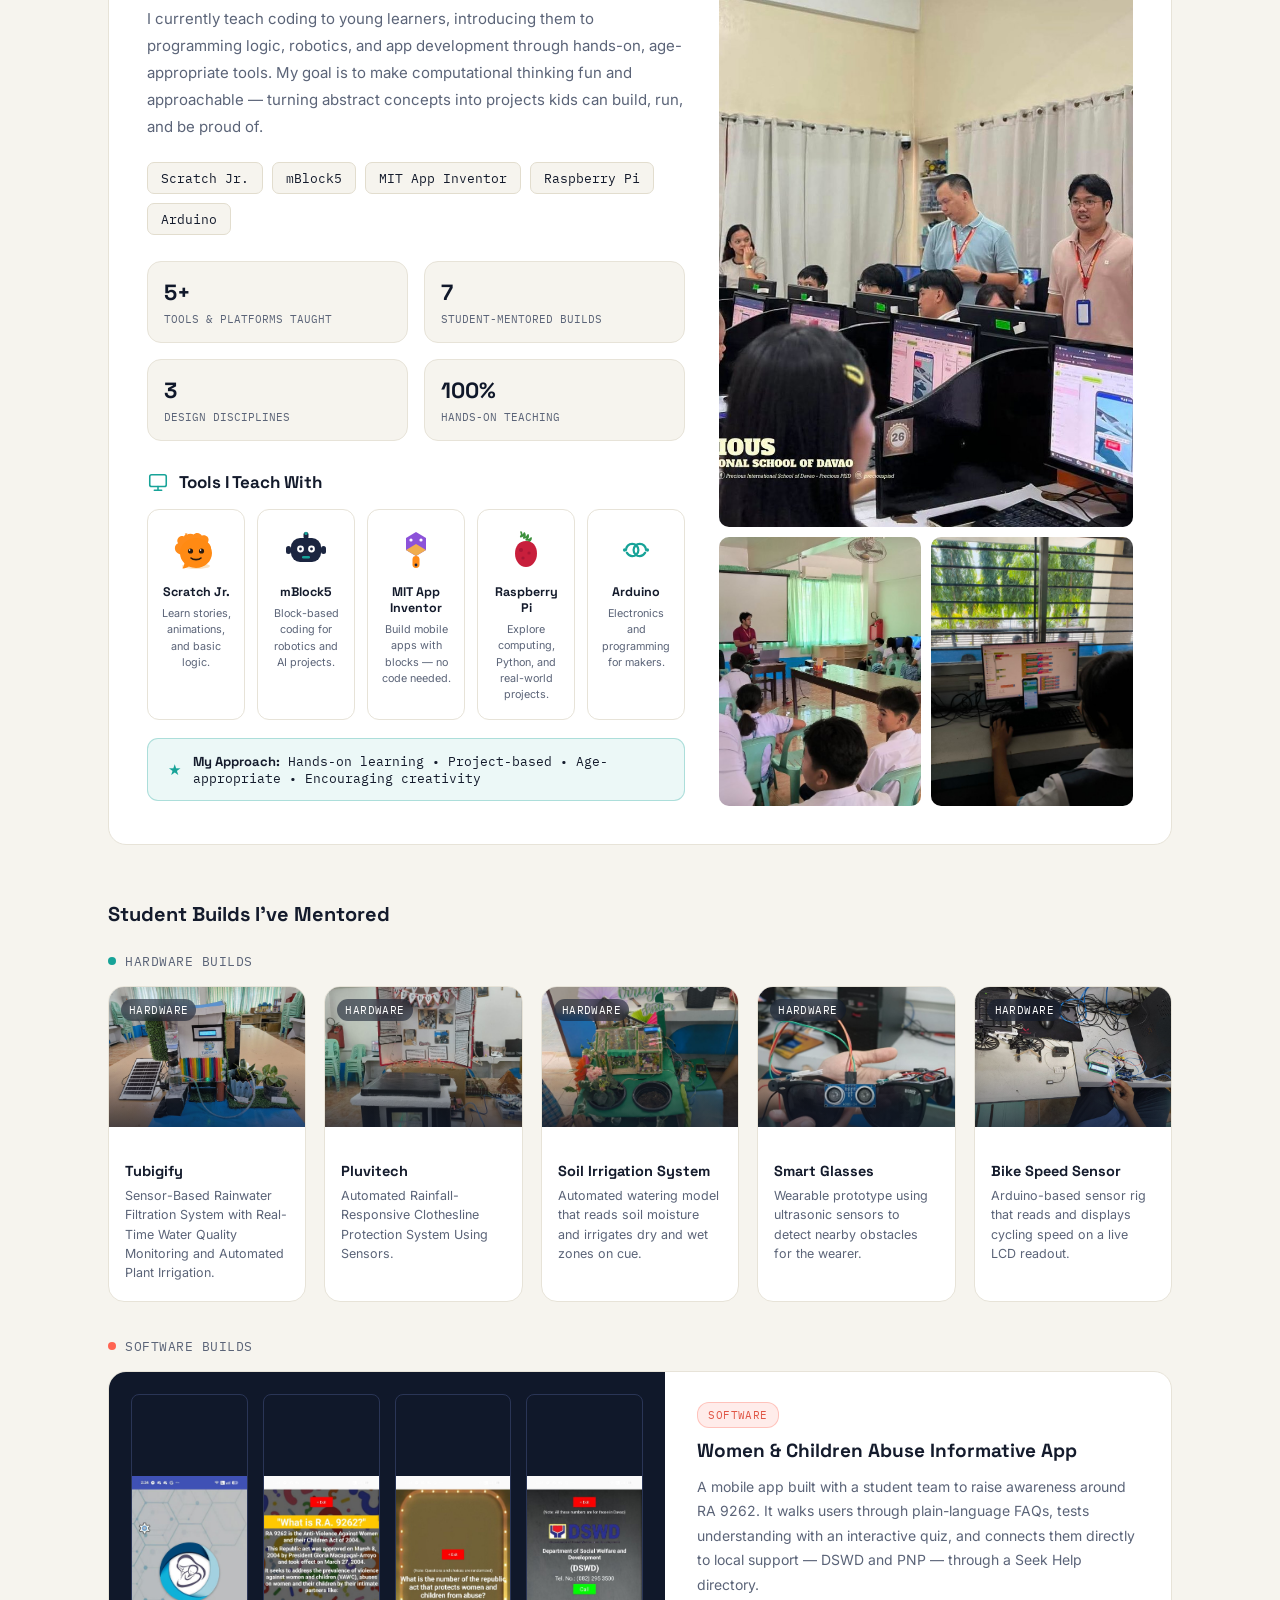
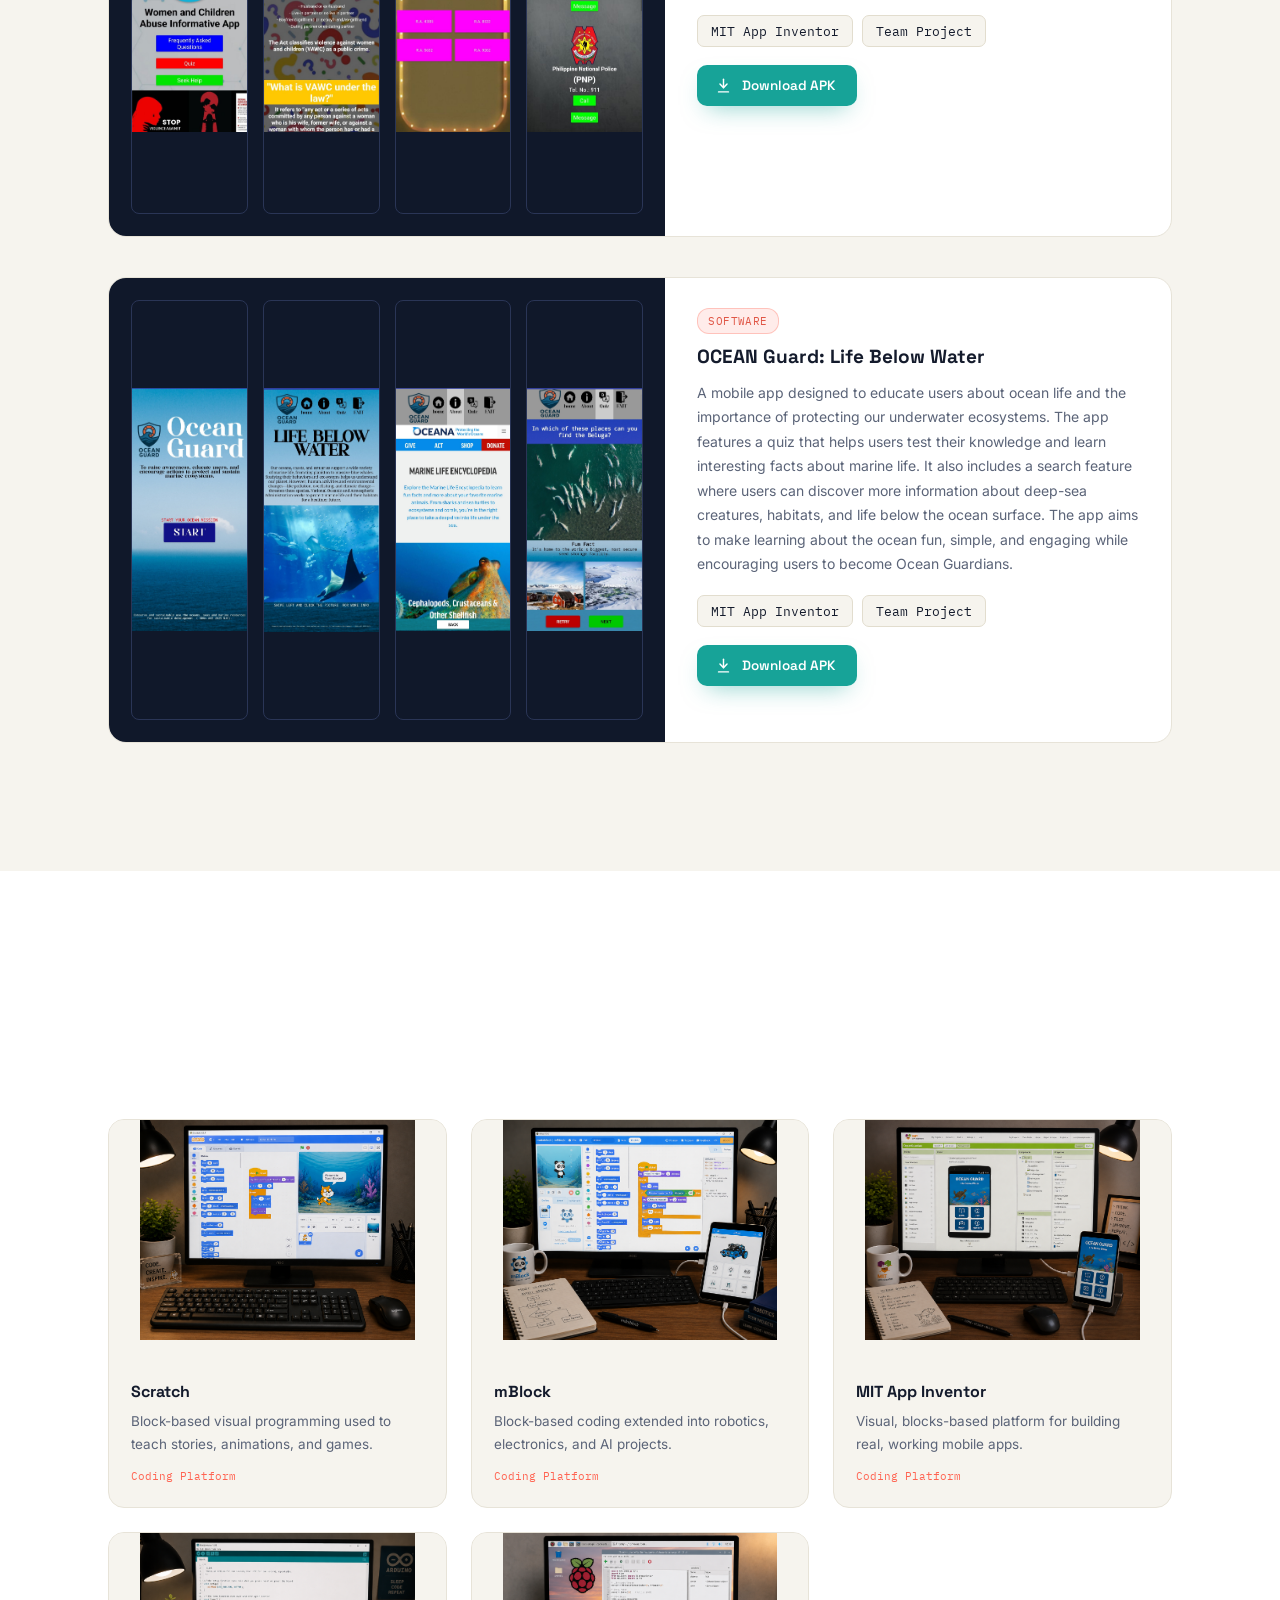
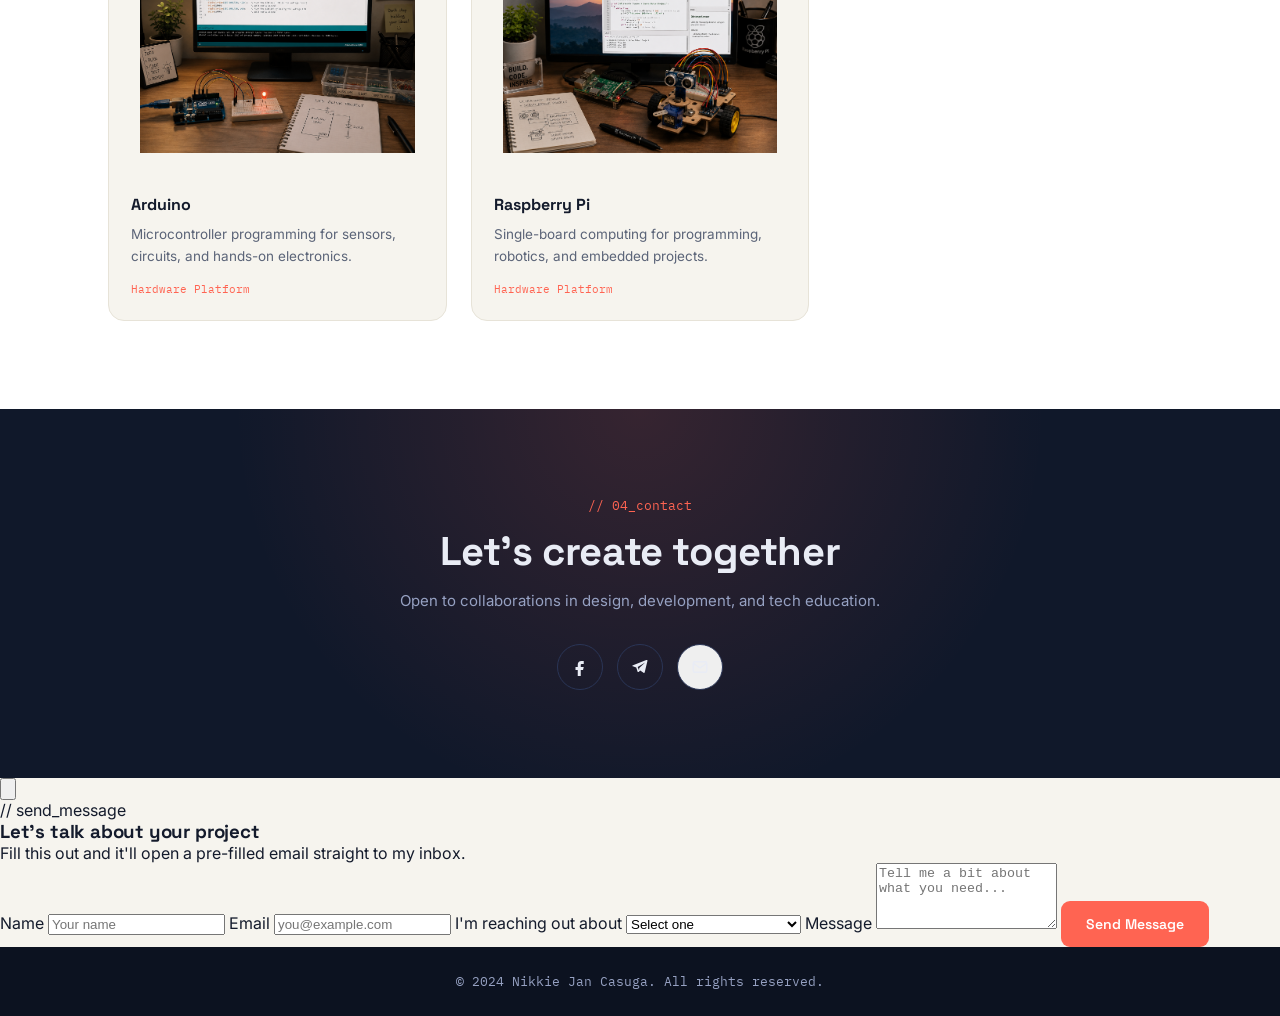
==== commit c770e8e4: "Update index.html" ====
--- a/docs/index.html
+++ b/docs/index.html
@@ -404,12 +404,52 @@
         <a class="social" href="https://t.me/kienaj" target="_blank" rel="noopener noreferrer" aria-label="Telegram" title="Telegram">
           <svg viewBox="0 0 24 24" fill="currentColor" aria-hidden="true"><path d="M21.9 4.1c.3-1.2-.5-1.7-1.5-1.3L2.7 9.6c-1.2.5-1.2 1.2-.2 1.5l4.5 1.4 1.7 5.4c.2.7.4.9.8.9.3 0 .5-.1.7-.3l2.1-2 4.4 3.2c.8.5 1.4.2 1.6-.8l3.6-14.8zM8.9 12.1l8.9-5.6c.4-.2.7-.1.4.2l-7.2 6.5-.3 3.1-1.8-4.2z"/></svg>
         </a>
-        <a class="social" href="mailto:njcasuga118@gmail.com" aria-label="Email" title="Email">
+        <button type="button" class="social" id="openContactModal" aria-label="Email" title="Email" aria-haspopup="dialog">
           <svg viewBox="0 0 24 24" fill="none" stroke="currentColor" stroke-width="2" aria-hidden="true"><rect x="3" y="5" width="18" height="14" rx="2"/><path d="m3 7 9 6 9-6"/></svg>
-        </a>
+        </button>
       </div>
     </div>
   </section>
+
+  <!-- CONTACT MODAL -->
+  <div class="modal-overlay" id="contactOverlay">
+    <div class="modal" role="dialog" aria-modal="true" aria-labelledby="modalTitle">
+      <button type="button" class="modal-close" id="closeContactModal" aria-label="Close">
+        <svg viewBox="0 0 24 24" fill="none" stroke="currentColor" stroke-width="2"><path d="M18 6 6 18M6 6l12 12"/></svg>
+      </button>
+      <div class="modal-label">// send_message</div>
+      <h3 id="modalTitle">Let's talk about your project</h3>
+      <p class="modal-sub">Fill this out and it'll open a pre-filled email straight to my inbox.</p>
+
+      <form id="contact-form" novalidate>
+        <label class="field">
+          <span>Name</span>
+          <input type="text" id="cf-name" name="name" required autocomplete="name" placeholder="Your name">
+        </label>
+        <label class="field">
+          <span>Email</span>
+          <input type="email" id="cf-email" name="email" required autocomplete="email" placeholder="you@example.com">
+        </label>
+        <label class="field">
+          <span>I'm reaching out about</span>
+          <select id="cf-reason" name="reason" required>
+            <option value="" disabled selected>Select one</option>
+            <option value="Graphic / Design Project">Graphic / Design Project</option>
+            <option value="Web or App Development">Web or App Development</option>
+            <option value="Coding Lessons">Coding Lessons</option>
+            <option value="Collaboration">Collaboration</option>
+            <option value="Other">Other</option>
+          </select>
+        </label>
+        <label class="field">
+          <span>Message</span>
+          <textarea id="cf-message" name="message" rows="4" required placeholder="Tell me a bit about what you need..."></textarea>
+        </label>
+        <button type="submit" class="btn btn-primary form-submit">Send Message</button>
+        <p class="form-note" id="formNote" role="status" aria-live="polite"></p>
+      </form>
+    </div>
+  </div>
 </main>
 
 <footer>&copy; 2024 Nikkie Jan Casuga. All rights reserved.</footer>
--- a/docs/design.css
+++ b/docs/design.css
@@ -340,25 +340,81 @@
   .apk-btn:hover svg{transform:translateY(2px);}
   .apk-btn:active{transform:translateY(0); box-shadow:0 6px 16px -8px rgba(23,163,152,0.5);}
 
-  /* ---------- projects ---------- */
-  .projects{background:var(--paper);}
-  .project-grid{display:grid; grid-template-columns:repeat(3,1fr); gap:24px;}
-  .project-card{
-    border-radius:16px; overflow:hidden; background:var(--porcelain); border:1px solid #e7e3d8;
-    transition:transform .25s ease, box-shadow .25s ease; display:flex; flex-direction:column;
-  }
-  .project-card:hover{transform:translateY(-5px); box-shadow:0 24px 50px -24px rgba(16,24,42,0.3);}
-  .project-thumb{
-    height:150px; position:relative; overflow:hidden;
-  }
-  .project-thumb img{width:100%; height:100%; object-fit:cover; display:block; transition:transform .4s ease;}
-  .project-card:hover .project-thumb img{transform:scale(1.06);}
-  .project-info{padding:20px 22px 24px; flex:1; display:flex; flex-direction:column;}
-  .project-info h4{font-size:16px; font-family:'Space Grotesk',sans-serif; margin-bottom:8px;}
-  .project-info p{font-size:13.5px; color:var(--text-mute); line-height:1.65; flex:1;}
-  .project-tag{
-    margin-top:14px; font-family:'IBM Plex Mono',monospace; font-size:11px; color:var(--coral);
-  }
+/* ---------- projects ---------- */
+.projects{
+  background:var(--paper);
+}
+
+.project-grid{
+  display:grid;
+  grid-template-columns:repeat(3,1fr);
+  gap:24px;
+}
+
+.project-card{
+  border-radius:16px;
+  overflow:hidden;
+  background:var(--porcelain);
+  border:1px solid #e7e3d8;
+  transition:transform .25s ease, box-shadow .25s ease;
+  display:flex;
+  flex-direction:column;
+}
+
+.project-card:hover{
+  transform:translateY(-5px);
+  box-shadow:0 24px 50px -24px rgba(16,24,42,0.3);
+}
+
+/* SHOW WHOLE IMAGE */
+.project-thumb{
+  height:220px;
+  position:relative;
+  overflow:hidden;
+  background:#f6f4ee;
+  display:flex;
+  align-items:center;
+  justify-content:center;
+}
+
+.project-thumb img{
+  width:100%;
+  height:100%;
+  object-fit:contain;
+  display:block;
+  transition:transform .4s ease;
+}
+
+.project-card:hover .project-thumb img{
+  transform:scale(1.03);
+}
+
+.project-info{
+  padding:20px 22px 24px;
+  flex:1;
+  display:flex;
+  flex-direction:column;
+}
+
+.project-info h4{
+  font-size:16px;
+  font-family:'Space Grotesk',sans-serif;
+  margin-bottom:8px;
+}
+
+.project-info p{
+  font-size:13.5px;
+  color:var(--text-mute);
+  line-height:1.65;
+  flex:1;
+}
+
+.project-tag{
+  margin-top:14px;
+  font-family:'IBM Plex Mono',monospace;
+  font-size:11px;
+  color:var(--coral);
+}
 
   /* ---------- contact ---------- */
   .contact{
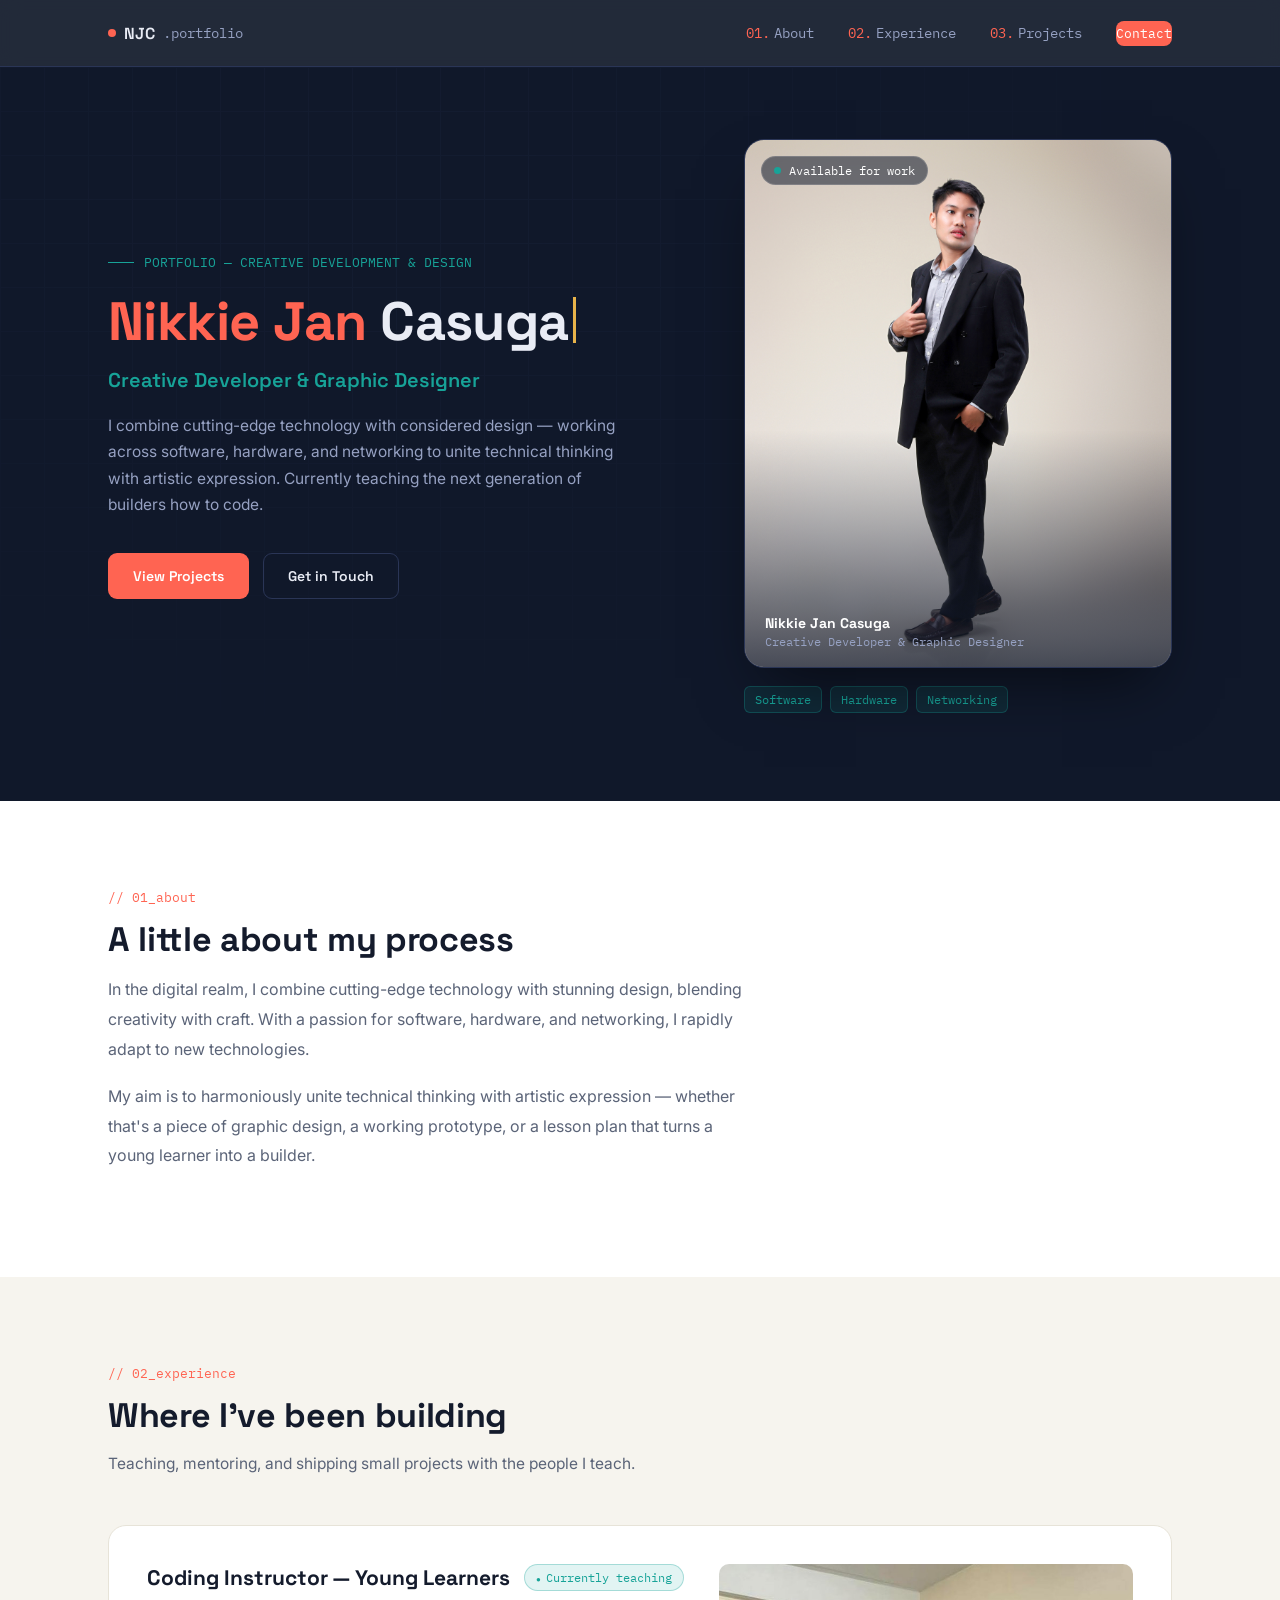
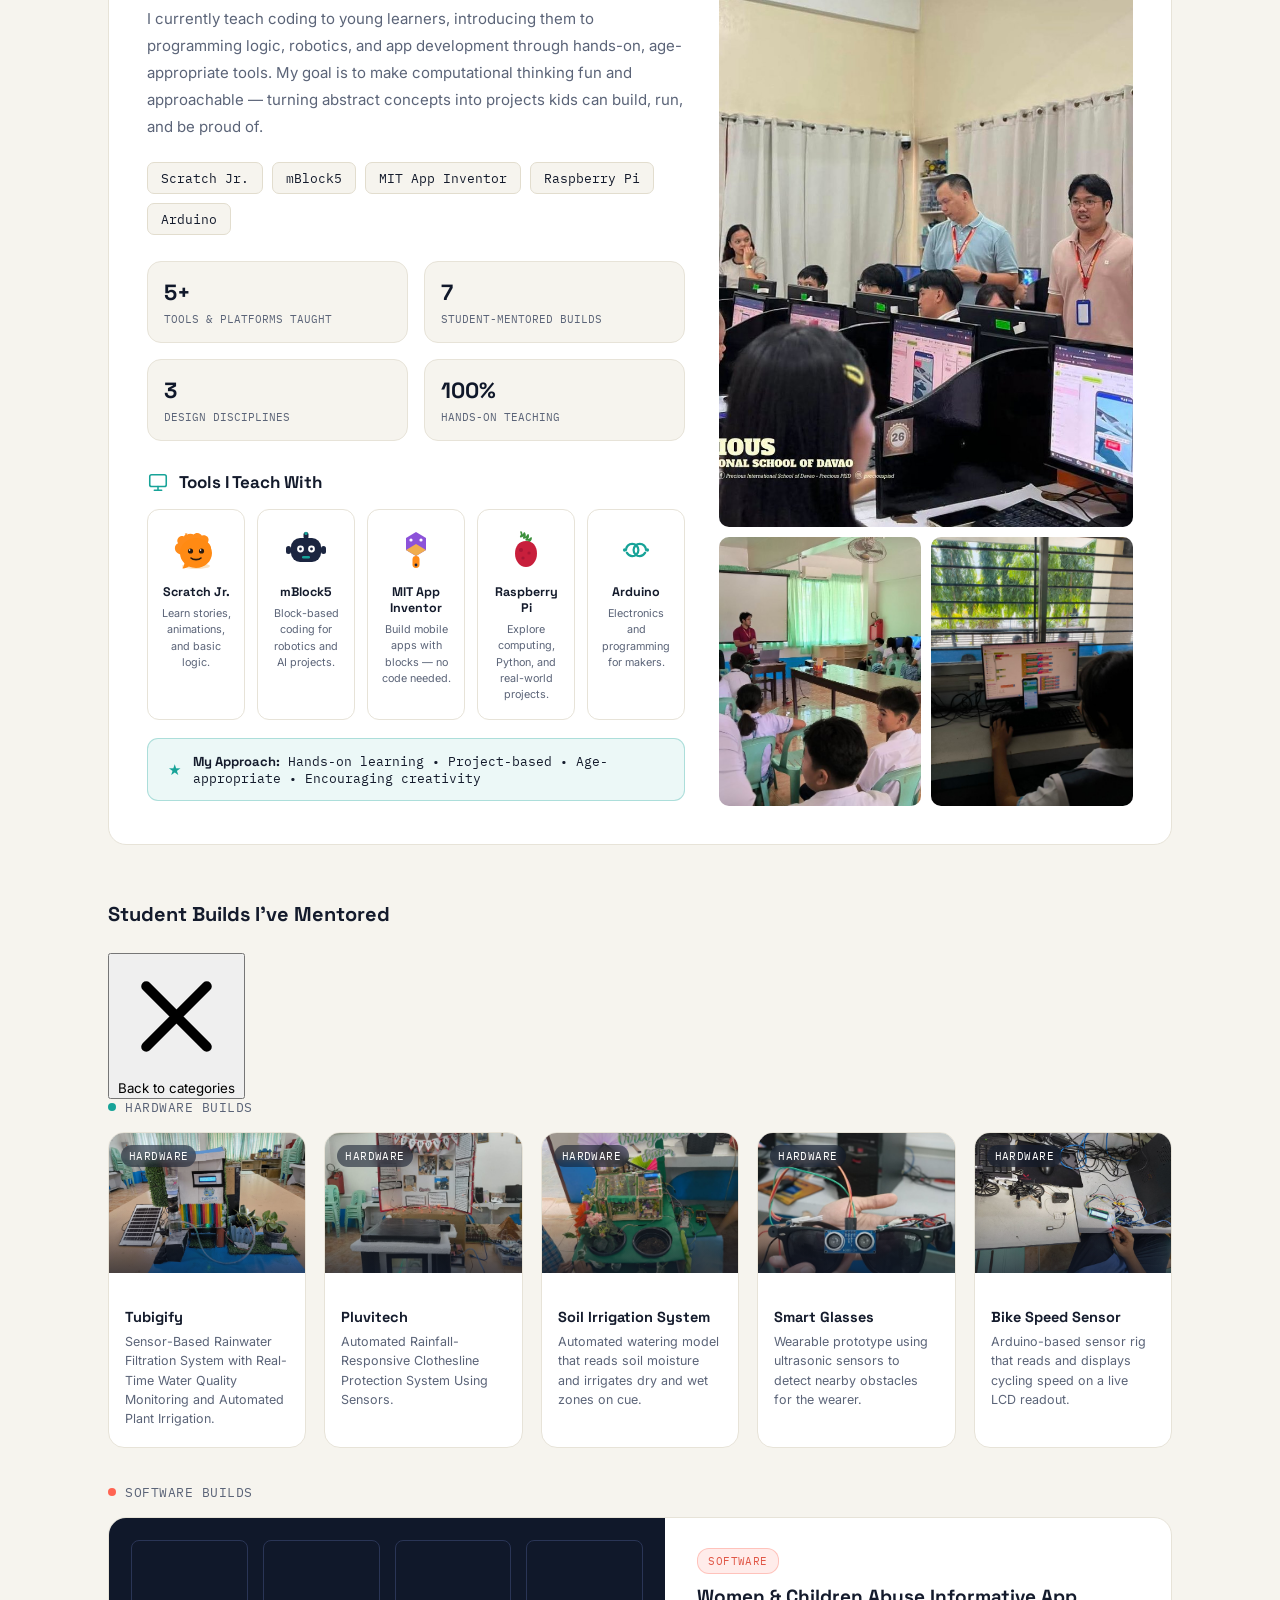
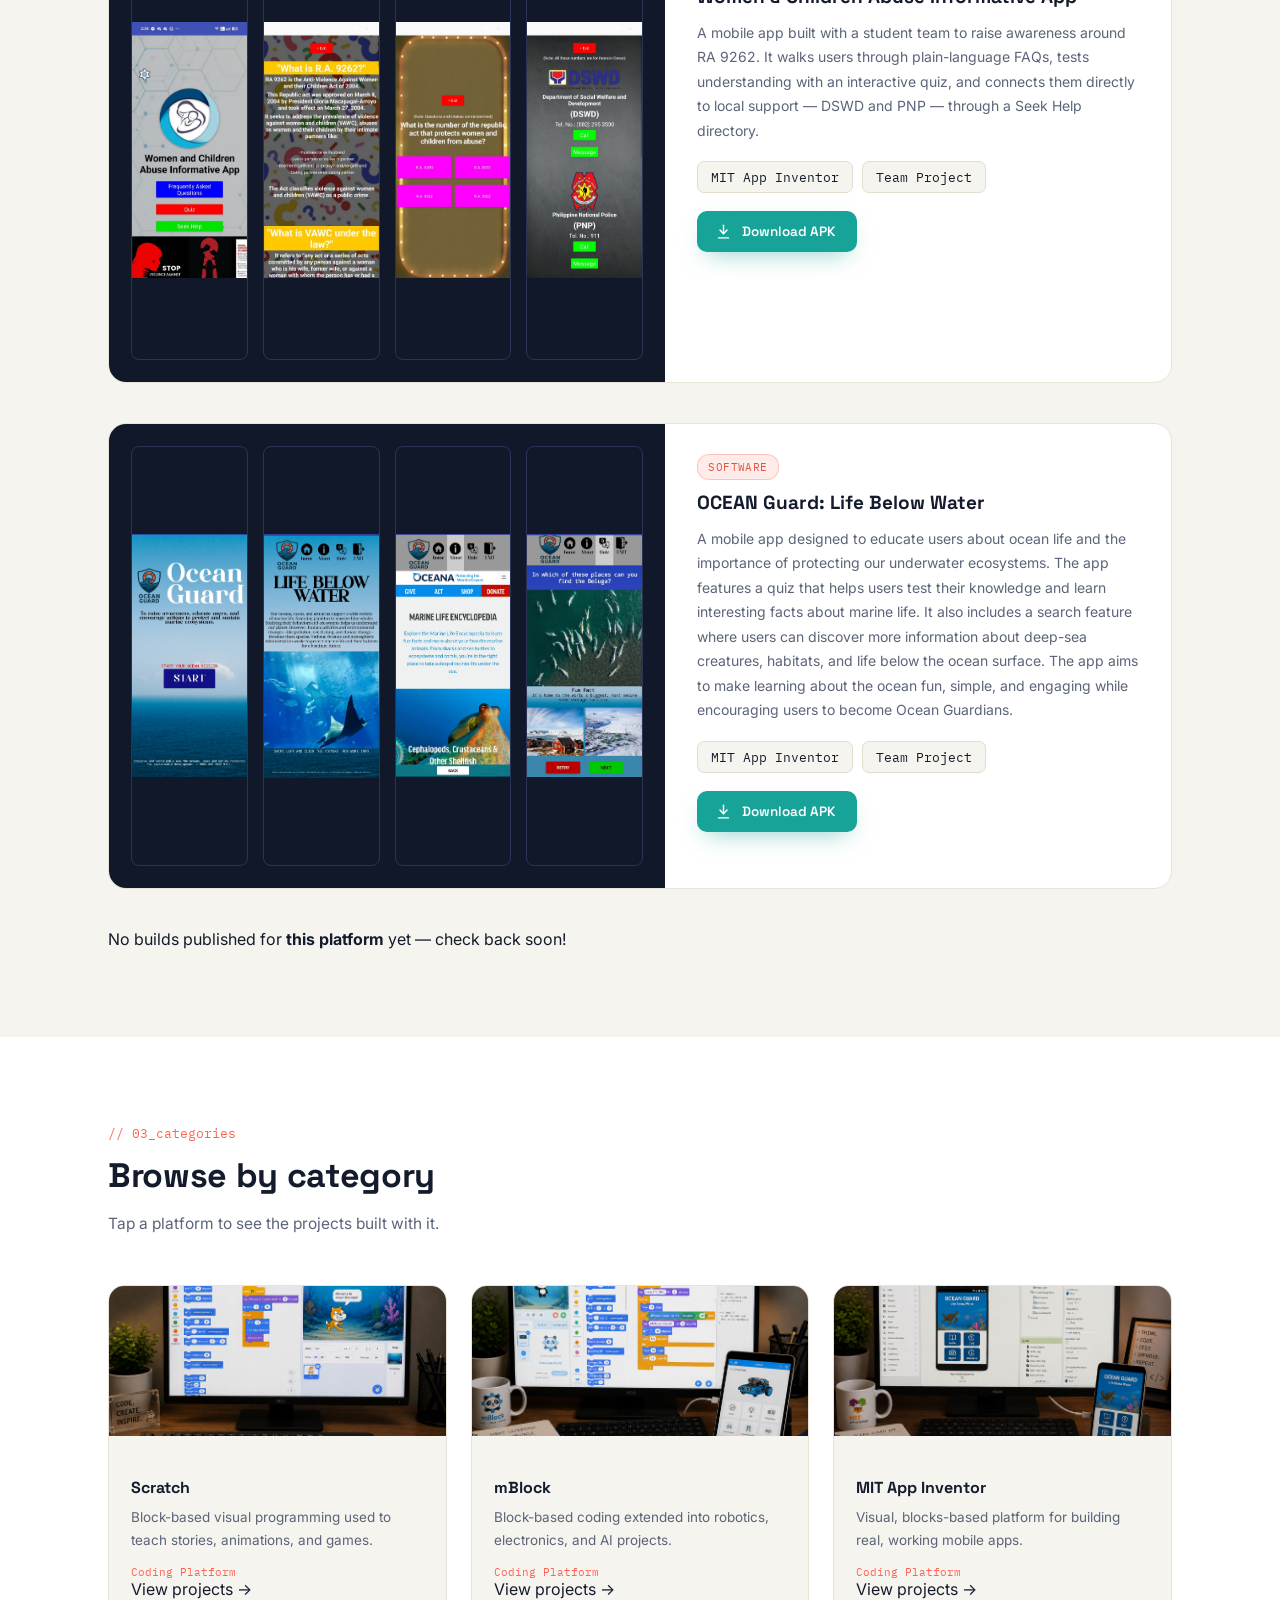
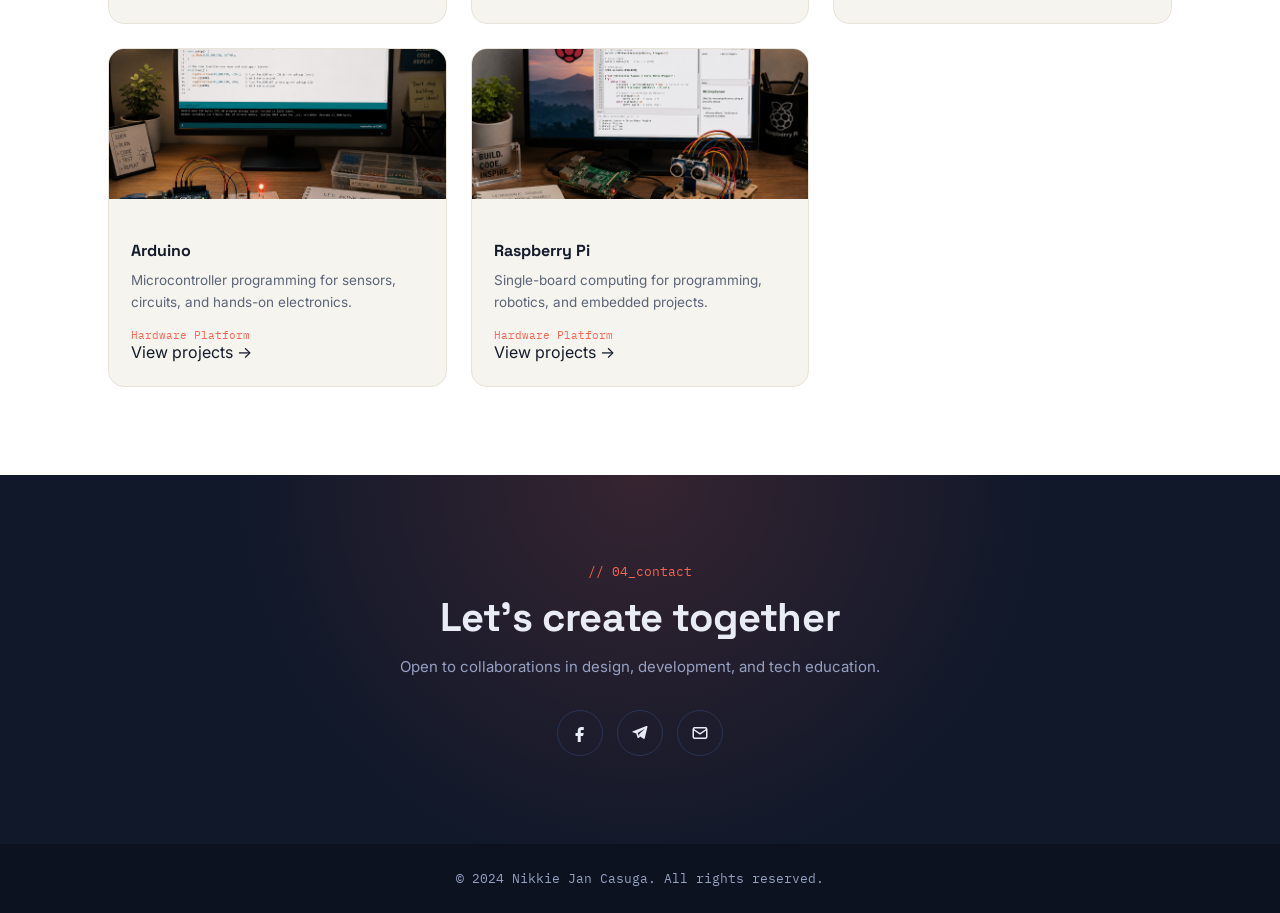
==== commit 958bec8f: "Reorganize project categories and improve layout Updated the index.html to reorganize project catego" ====
--- a/docs/index.html
+++ b/docs/index.html
@@ -211,9 +211,16 @@
 
       </div>
 
-      <div class="builds reveal">
-        <div class="builds-label">Student Builds I've Mentored</div>
-
+      <div class="builds" id="buildsPanel">
+        <div class="builds-header">
+          <div class="builds-label" id="buildsLabel">Student Builds I've Mentored</div>
+          <button type="button" class="builds-close" id="buildsClose">
+            <svg viewBox="0 0 24 24" fill="none" stroke="currentColor" stroke-width="2" stroke-linecap="round" stroke-linejoin="round" aria-hidden="true"><path d="M18 6 6 18M6 6l12 12"/></svg>
+            Back to categories
+          </button>
+        </div>
+
+        <div class="build-group" id="hardwareBuildsGroup" data-group="arduino">
         <div class="build-group-label">
           <span class="group-dot hw"></span>Hardware Builds
         </div>
@@ -269,7 +276,9 @@
             </div>
           </div>
         </div>
+        </div>
 <!-- SOFTWARE PROJECT 1 -->
+        <div class="build-group" id="softwareBuildsGroup" data-group="app-inventor">
         <div class="build-group-label sw-label">
           <span class="group-dot sw"></span>Software Builds
         </div>
@@ -319,6 +328,11 @@
           </div>
         </div>
   <!-- SOFTWARE PROJECT 2.1 -->
+        </div>
+
+        <div class="build-empty-state" id="buildsEmptyState">
+          <p>No builds published for <strong id="buildsEmptyCategory">this platform</strong> yet — check back soon!</p>
+        </div>
       </div>
     </div>
   </section>
@@ -326,13 +340,13 @@
   <!-- PROJECTS -->
   <section class="projects" id="projects">
     <div class="wrap">
-      <div class="section-label reveal">// 03_projects</div>
-      <h2 class="section-title reveal">Selected design work</h2>
-      <p class="section-sub reveal">A mix of brand, print, and everyday creative experiments.</p>
-
-      <div class="project-grid">
-         <!-- PROJECT 1 -->
-        <div class="project-card reveal">
+      <div class="section-label reveal">// 03_categories</div>
+      <h2 class="section-title reveal">Browse by category</h2>
+      <p class="section-sub reveal">Tap a platform to see the projects built with it.</p>
+
+      <div class="project-grid" id="categoryGrid">
+         <!-- CATEGORY 1 -->
+        <div class="project-card category-card reveal" data-category="scratch" tabindex="0" role="button" aria-pressed="false">
           <div class="project-thumb">
             <img src="pictures/Scratch.png" alt="Scratch visual programming projects">
           </div>
@@ -340,10 +354,11 @@
             <h4>Scratch</h4>
             <p>Block-based visual programming used to teach stories, animations, and games.</p>
             <div class="project-tag">Coding Platform</div>
-          </div>
-        </div>
-        <!-- PROJECT 2 -->
-        <div class="project-card reveal">
+            <div class="view-hint">View projects <span class="arrow">→</span></div>
+          </div>
+        </div>
+        <!-- CATEGORY 2 -->
+        <div class="project-card category-card reveal" data-category="mblock" tabindex="0" role="button" aria-pressed="false">
           <div class="project-thumb">
             <img src="pictures/MBLOCK.png" alt="mBlock robotics and AI projects">
           </div>
@@ -351,10 +366,11 @@
             <h4>mBlock</h4>
             <p>Block-based coding extended into robotics, electronics, and AI projects.</p>
             <div class="project-tag">Coding Platform</div>
-          </div>
-        </div>
-        <!-- PROJECT 3 -->
-        <div class="project-card reveal">
+            <div class="view-hint">View projects <span class="arrow">→</span></div>
+          </div>
+        </div>
+        <!-- CATEGORY 3 -->
+        <div class="project-card category-card reveal" data-category="app-inventor" tabindex="0" role="button" aria-pressed="false">
           <div class="project-thumb">
             <img src="pictures/MIT app inventor.png" alt="MIT App Inventor mobile app projects">
           </div>
@@ -362,10 +378,11 @@
             <h4>MIT App Inventor</h4>
             <p>Visual, blocks-based platform for building real, working mobile apps.</p>
             <div class="project-tag">Coding Platform</div>
-          </div>
-        </div>
-        <!-- PROJECT 4 -->
-         <div class="project-card reveal">
+            <div class="view-hint">View projects <span class="arrow">→</span></div>
+          </div>
+        </div>
+        <!-- CATEGORY 4 -->
+         <div class="project-card category-card reveal" data-category="arduino" tabindex="0" role="button" aria-pressed="false">
           <div class="project-thumb">
             <img src="pictures/Arduino.png" alt="Arduino electronics and microcontroller projects">
           </div>
@@ -373,10 +390,11 @@
             <h4>Arduino</h4>
             <p>Microcontroller programming for sensors, circuits, and hands-on electronics.</p>
             <div class="project-tag">Hardware Platform</div>
-          </div>
-        </div>
-        <!-- PROJECT 5 -->
-         <div class="project-card reveal">
+            <div class="view-hint">View projects <span class="arrow">→</span></div>
+          </div>
+        </div>
+        <!-- CATEGORY 5 -->
+         <div class="project-card category-card reveal" data-category="raspberry-pi" tabindex="0" role="button" aria-pressed="false">
           <div class="project-thumb">
             <img src="pictures/raspi.png" alt="Raspberry Pi computing projects">
           </div>
@@ -384,9 +402,10 @@
             <h4>Raspberry Pi</h4>
             <p>Single-board computing for programming, robotics, and embedded projects.</p>
             <div class="project-tag">Hardware Platform</div>
-          </div>
-        </div>
-         <!-- PROJECT end -->
+            <div class="view-hint">View projects <span class="arrow">→</span></div>
+          </div>
+        </div>
+         <!-- CATEGORY end -->
       </div>
     </div>
   </section>
--- a/docs/design.css
+++ b/docs/design.css
@@ -340,81 +340,25 @@
   .apk-btn:hover svg{transform:translateY(2px);}
   .apk-btn:active{transform:translateY(0); box-shadow:0 6px 16px -8px rgba(23,163,152,0.5);}
 
-/* ---------- projects ---------- */
-.projects{
-  background:var(--paper);
-}
-
-.project-grid{
-  display:grid;
-  grid-template-columns:repeat(3,1fr);
-  gap:24px;
-}
-
-.project-card{
-  border-radius:16px;
-  overflow:hidden;
-  background:var(--porcelain);
-  border:1px solid #e7e3d8;
-  transition:transform .25s ease, box-shadow .25s ease;
-  display:flex;
-  flex-direction:column;
-}
-
-.project-card:hover{
-  transform:translateY(-5px);
-  box-shadow:0 24px 50px -24px rgba(16,24,42,0.3);
-}
-
-/* SHOW WHOLE IMAGE */
-.project-thumb{
-  height:220px;
-  position:relative;
-  overflow:hidden;
-  background:#f6f4ee;
-  display:flex;
-  align-items:center;
-  justify-content:center;
-}
-
-.project-thumb img{
-  width:100%;
-  height:100%;
-  object-fit:contain;
-  display:block;
-  transition:transform .4s ease;
-}
-
-.project-card:hover .project-thumb img{
-  transform:scale(1.03);
-}
-
-.project-info{
-  padding:20px 22px 24px;
-  flex:1;
-  display:flex;
-  flex-direction:column;
-}
-
-.project-info h4{
-  font-size:16px;
-  font-family:'Space Grotesk',sans-serif;
-  margin-bottom:8px;
-}
-
-.project-info p{
-  font-size:13.5px;
-  color:var(--text-mute);
-  line-height:1.65;
-  flex:1;
-}
-
-.project-tag{
-  margin-top:14px;
-  font-family:'IBM Plex Mono',monospace;
-  font-size:11px;
-  color:var(--coral);
-}
+  /* ---------- projects ---------- */
+  .projects{background:var(--paper);}
+  .project-grid{display:grid; grid-template-columns:repeat(3,1fr); gap:24px;}
+  .project-card{
+    border-radius:16px; overflow:hidden; background:var(--porcelain); border:1px solid #e7e3d8;
+    transition:transform .25s ease, box-shadow .25s ease; display:flex; flex-direction:column;
+  }
+  .project-card:hover{transform:translateY(-5px); box-shadow:0 24px 50px -24px rgba(16,24,42,0.3);}
+  .project-thumb{
+    height:150px; position:relative; overflow:hidden;
+  }
+  .project-thumb img{width:100%; height:100%; object-fit:cover; display:block; transition:transform .4s ease;}
+  .project-card:hover .project-thumb img{transform:scale(1.06);}
+  .project-info{padding:20px 22px 24px; flex:1; display:flex; flex-direction:column;}
+  .project-info h4{font-size:16px; font-family:'Space Grotesk',sans-serif; margin-bottom:8px;}
+  .project-info p{font-size:13.5px; color:var(--text-mute); line-height:1.65; flex:1;}
+  .project-tag{
+    margin-top:14px; font-family:'IBM Plex Mono',monospace; font-size:11px; color:var(--coral);
+  }
 
   /* ---------- contact ---------- */
   .contact{
@@ -430,11 +374,60 @@
   .contact p{color:var(--text-on-ink-mute); margin-top:14px; font-size:15px;}
   .socials{display:flex; gap:14px; justify-content:center; margin-top:34px;}
   .social{
+    -webkit-appearance:none; appearance:none;
     width:46px; height:46px; border-radius:50%; display:flex; align-items:center; justify-content:center;
     border:1px solid var(--ink-line); color:var(--text-on-ink); transition:.2s ease;
+    background:transparent; font:inherit; cursor:pointer; padding:0; margin:0;
+    text-decoration:none; -webkit-tap-highlight-color:transparent;
   }
   .social:hover{border-color:var(--teal); color:var(--teal); transform:translateY(-3px);}
-  .social svg{width:18px; height:18px;}
+  .social svg{width:18px; height:18px; display:block; flex-shrink:0; pointer-events:none;}
+
+  /* contact modal */
+  .modal-overlay{
+    position:fixed; inset:0; background:rgba(16,24,42,0.72); backdrop-filter:blur(4px);
+    display:flex; align-items:center; justify-content:center; padding:20px;
+    opacity:0; visibility:hidden; pointer-events:none;
+    transition:opacity .25s ease, visibility .25s ease; z-index:200;
+  }
+  .modal-overlay.open{opacity:1; visibility:visible; pointer-events:auto;}
+  .modal{
+    background:var(--ink-soft); border:1px solid var(--ink-line); border-radius:18px;
+    padding:34px 32px; width:100%; max-width:440px; position:relative;
+    transform:translateY(14px) scale(.98); transition:transform .25s ease;
+    box-shadow:0 40px 80px -30px rgba(0,0,0,0.6);
+  }
+  .modal-overlay.open .modal{transform:translateY(0) scale(1);}
+  .modal-close{
+    position:absolute; top:16px; right:16px; width:32px; height:32px; border-radius:50%;
+    border:1px solid var(--ink-line); background:transparent; color:var(--text-on-ink-mute);
+    display:flex; align-items:center; justify-content:center; cursor:pointer; transition:.2s ease;
+  }
+  .modal-close:hover{color:var(--coral); border-color:var(--coral);}
+  .modal-close svg{width:16px; height:16px;}
+  .modal-label{font-family:'IBM Plex Mono',monospace; font-size:12px; color:var(--teal); margin-bottom:10px;}
+  .modal h3{font-family:'Space Grotesk',sans-serif; font-size:21px; color:var(--text-on-ink); margin-bottom:8px;}
+  .modal-sub{color:var(--text-on-ink-mute); font-size:13.5px; line-height:1.6; margin-bottom:24px;}
+
+  #contact-form{display:flex; flex-direction:column; gap:16px;}
+  .field{display:flex; flex-direction:column; gap:7px; font-family:'IBM Plex Mono',monospace; font-size:12px; color:var(--text-on-ink-mute);}
+  .field input, .field select, .field textarea{
+    font-family:'Inter',sans-serif; font-size:14px; color:var(--text-on-ink);
+    background:#141d35; border:1px solid var(--ink-line); border-radius:8px;
+    padding:10px 12px; resize:vertical; transition:border-color .2s ease; width:100%;
+  }
+  .field select{appearance:none; cursor:pointer;
+    background-image:url("data:image/svg+xml,%3Csvg xmlns='http://www.w3.org/2000/svg' viewBox='0 0 24 24' fill='none' stroke='%2396a1c2' stroke-width='2'%3E%3Cpath d='m6 9 6 6 6-6'/%3E%3C/svg%3E");
+    background-repeat:no-repeat; background-position:right 12px center; background-size:16px; padding-right:36px;
+  }
+  .field input:focus, .field select:focus, .field textarea:focus{outline:none; border-color:var(--teal);}
+  .form-submit{border:none; width:100%; justify-content:center; margin-top:2px;}
+  .form-note{font-family:'IBM Plex Mono',monospace; font-size:12px; min-height:16px; color:var(--teal); margin:0;}
+  .form-note.error{color:var(--coral);}
+
+  @media (max-width:480px){
+    .modal{padding:28px 22px;}
+  }
 
   footer{background:#0c1220; color:var(--text-on-ink-mute); text-align:center; padding:26px 0; font-size:13px; font-family:'IBM Plex Mono',monospace;}
 
